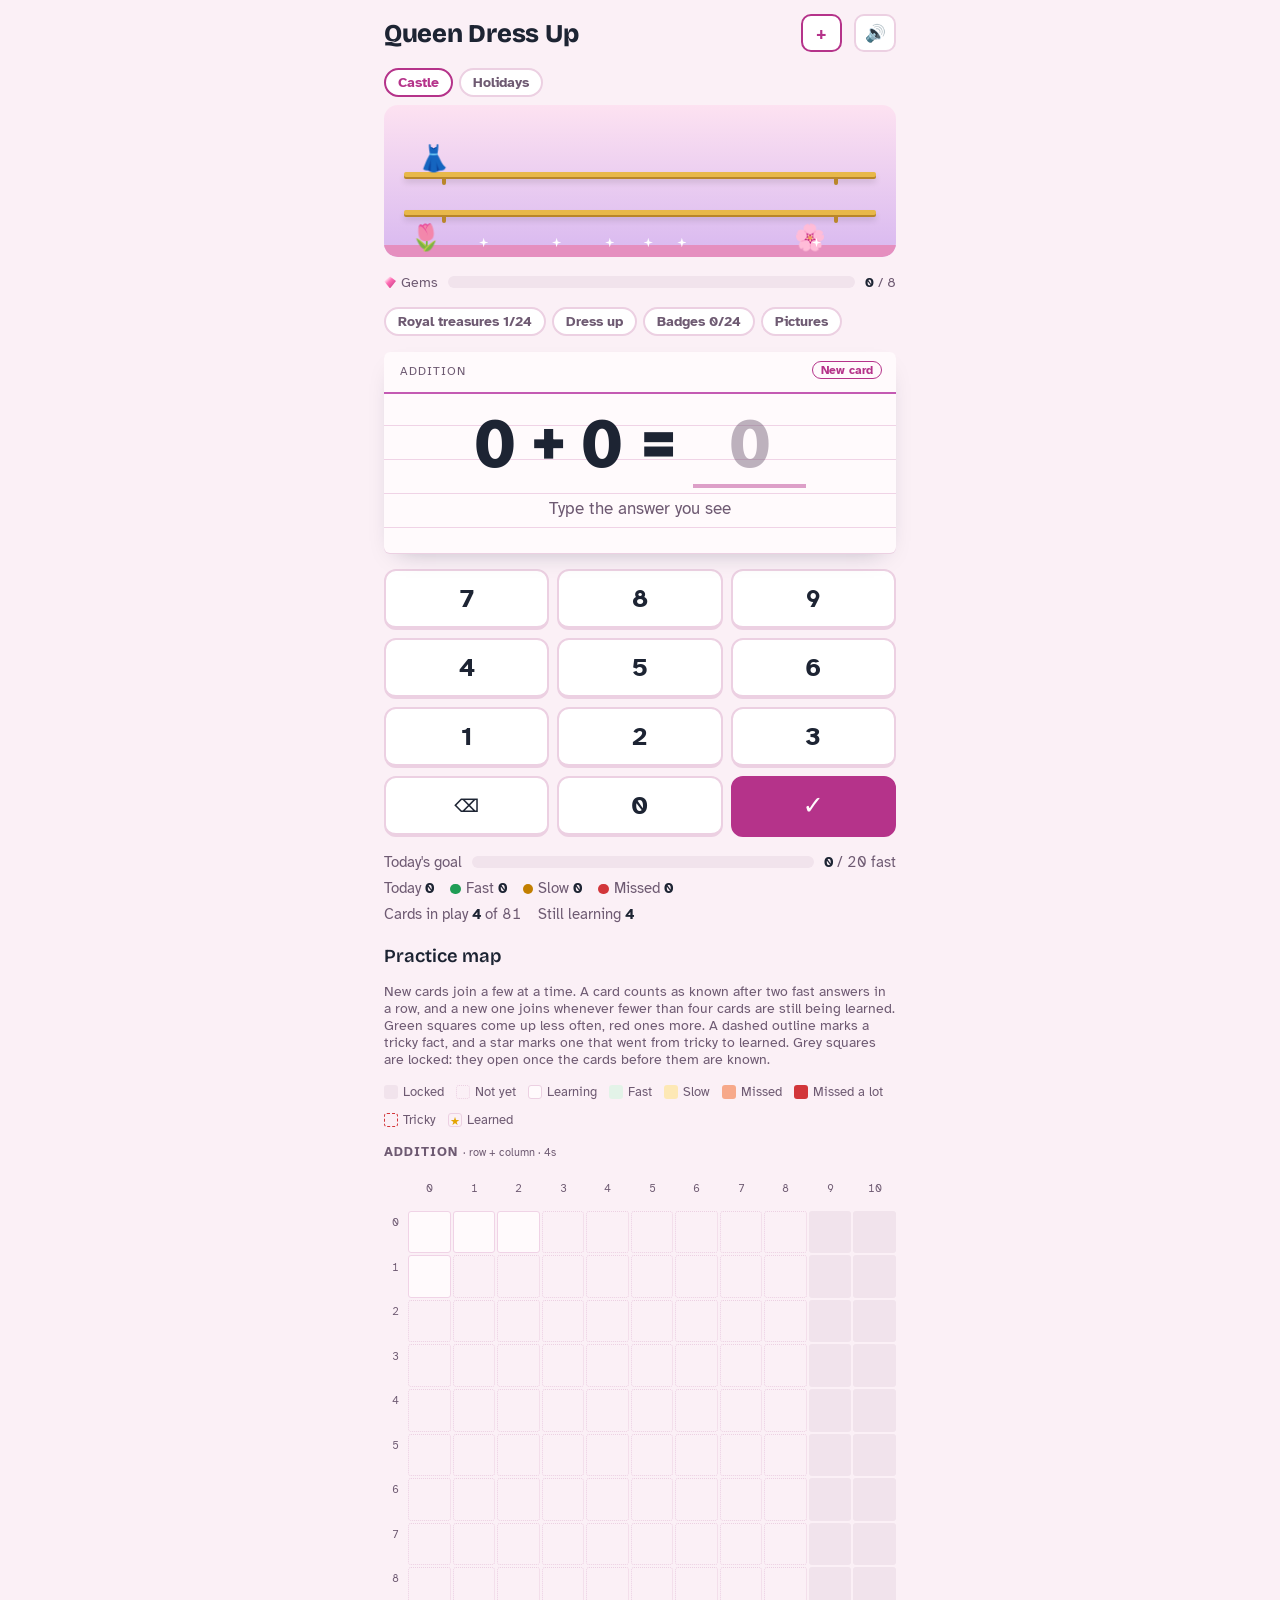
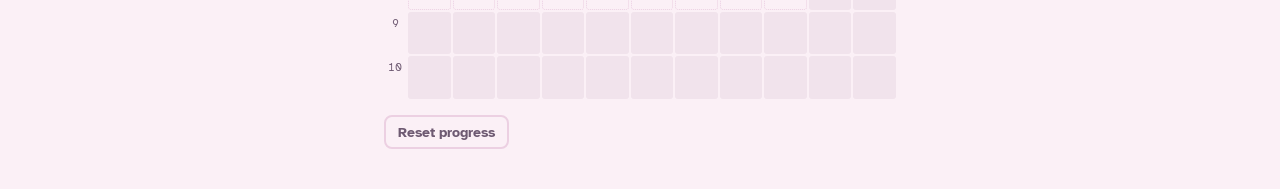
==== grade1/index.html @ 79e6d7fe "Add the lunar date table, 2026 through 2035 Diwali (Lakshmi Puja), Gurpurab, Holi (Rangwali Holi), M" ====
<!DOCTYPE html>
<html lang="en">
<head>
<meta charset="utf-8">
<title>Queen Dress Up</title>
<meta name="viewport" content="width=device-width,initial-scale=1,viewport-fit=cover">
<meta name="description" content="Flash-card practice for addition and multiplication facts, with a royal collection of dresses, tiaras and more to fill.">
<link rel="icon" href="favicon.svg">
<link rel="preconnect" href="https://fonts.googleapis.com">
<link rel="stylesheet" href="https://fonts.googleapis.com/css2?family=Atkinson+Hyperlegible:wght@400;700&family=Bricolage+Grotesque:opsz,wght@12..96,600;12..96,800&display=swap">
<style>:root{color-scheme:light;box-sizing:border-box;padding-top:env(safe-area-inset-top,0px);padding-bottom:env(safe-area-inset-bottom,0px)}html{scroll-padding-top:env(safe-area-inset-top,0px)}body{margin:0;padding:0;font:14px -apple-system,BlinkMacSystemFont,sans-serif;background:#fff;color:#000}img{max-width:100%}[hidden]:not([hidden=until-found i]){display:none!important}</style>
<style>
/* Layout: one column; collection tank and currency meter, star shelf, index card, keypad, today's numbers, practice map. */
:root {
  --bg: #eef1f6;
  --ink: #1d2433;
  --muted: #5b6478;
  --card: #fffdf8;
  --rule: #d9534f;
  --line: #c9d7ec;
  --accent: #2f5bd3;
  --key: #ffffff;
  --key-edge: #cfd6e4;
  --good: #1f9d55;
  --slow: #c27f00;
  --bad: #d2363a;
  --gold: #e3a400;
  --gold-soft: #fff3cc;
  --heat0: #e3f3e8;
  --heat1: #fde8b5;
  --heat2: #f7a98a;
  --heat3: #d2363a;
  --off: #e2e6ee;
  --water-top: #8fd3f0;
  --water-bot: #2f86c4;
  --sand: #f1d9a4;
  --pearl: #c9b8ff;
  --r0: #2f5bd3;
  --r1: #8a3ffc;
  --r2: #d48a00;
  --r3: #e0457b;
  --scrim: rgba(20, 26, 40, .45);
  --display: "Bricolage Grotesque", "Avenir Next", system-ui, sans-serif;
  --body: "Atkinson Hyperlegible", "Segoe UI", system-ui, sans-serif;
}
@media (prefers-color-scheme: dark) { :root:not([data-theme="light"]) {
  --bg: #141821; --ink: #e8ecf4; --muted: #9aa3b6; --card: #1f2533; --rule: #e0645f;
  --line: #2d3850; --accent: #7d9ef5; --key: #262d3d; --key-edge: #39425a;
  --good: #3ec27a; --slow: #f0b232; --bad: #f2615f; --gold: #ffc93c; --gold-soft: #3a3016;
  --heat0: #1f3a2c; --heat1: #4a3d17; --heat2: #6b3424; --heat3: #b3282c; --off: #222837;
  --water-top: #1d5f86; --water-bot: #0b2a46; --sand: #6b5a3a; --pearl: #a996ff;
  --r0: #7d9ef5; --r1: #b98bff; --r2: #ffc93c; --r3: #ff7aa8;
  --scrim: rgba(0, 0, 0, .55);
  color-scheme: dark; } }
:root[data-theme="dark"] {
  --bg: #141821; --ink: #e8ecf4; --muted: #9aa3b6; --card: #1f2533; --rule: #e0645f;
  --line: #2d3850; --accent: #7d9ef5; --key: #262d3d; --key-edge: #39425a;
  --good: #3ec27a; --slow: #f0b232; --bad: #f2615f; --gold: #ffc93c; --gold-soft: #3a3016;
  --heat0: #1f3a2c; --heat1: #4a3d17; --heat2: #6b3424; --heat3: #b3282c; --off: #222837;
  --water-top: #1d5f86; --water-bot: #0b2a46; --sand: #6b5a3a; --pearl: #a996ff;
  --r0: #7d9ef5; --r1: #b98bff; --r2: #ffc93c; --r3: #ff7aa8;
  --scrim: rgba(0, 0, 0, .55);
  color-scheme: dark; }

* { box-sizing: border-box; }
body { background: var(--bg); color: var(--ink); font-family: var(--body); font-size: 16px; }
.wrap { max-width: 34rem; margin: 0 auto; padding-inline: 16px; padding-block: 14px 40px; display: grid; gap: 16px; }

header { display: flex; align-items: center; justify-content: space-between; gap: 12px; flex-wrap: wrap; }
h1 { font-family: var(--display); font-weight: 800; font-size: 1.6rem; margin: 0; letter-spacing: -0.01em; }
.hdr-right { display: flex; gap: 6px; align-items: center; }
.op-toggle, .mute { font: 700 1.05rem var(--body); width: 2.6rem; height: 2.4rem; border-radius: 10px;
  border: 2px solid var(--key-edge); background: var(--key); color: var(--muted); cursor: pointer; }
.op-toggle[aria-pressed="true"] { border-color: var(--accent); color: var(--accent); }
.mute { margin-left: 6px; -webkit-touch-callout: none; user-select: none; -webkit-user-select: none; touch-action: manipulation; }
.flash-btn { width: 2rem; border-color: transparent; background: none; opacity: .55; padding: 0; display: grid; place-items: center; }
.flash-btn svg { width: 1.1rem; height: 1.1rem; fill: currentColor; }
.flash-btn[aria-pressed="true"] { opacity: 1; color: var(--gold); }
.flash-btn.new { animation: chipin .6s cubic-bezier(.3,1.6,.5,1); }
button:focus-visible, summary:focus-visible { outline: 3px solid var(--accent); outline-offset: 2px; }

/* aquarium */
.tank { position: relative; height: 108px; border-radius: 14px; overflow: hidden;
  background: linear-gradient(var(--water-top), var(--water-bot)); }
.tank::after { content: ""; position: absolute; left: 0; right: 0; bottom: 0; height: 14px; background: var(--sand); border-radius: 50% 50% 0 0 / 8px 8px 0 0; }
.weed { position: absolute; bottom: 4px; font-size: 1.6rem; z-index: 1; transform-origin: bottom center; animation: sway 4s ease-in-out infinite alternate; }
@keyframes sway { from { transform: rotate(-6deg); } to { transform: rotate(6deg); } }
.swim { position: absolute; z-index: 2; line-height: 1; animation: swim linear infinite; }
.swim.floor { top: auto !important; bottom: 5px; animation-name: crawl; }
/* belly-up: floats at the surface, drifting without turning */
.swim.belly { top: 2px !important; animation-name: drift; animation-timing-function: ease-in-out; }
.upside { display: inline-block; transform: scaleY(-1); }
@keyframes drift { 0%, 100% { left: 6%; } 50% { left: calc(90% - 2rem); } }
@keyframes swim {
  0% { left: 2%; transform: scaleX(-1); } 48% { left: calc(96% - 2rem); transform: scaleX(-1); }
  50% { left: calc(96% - 2rem); transform: scaleX(1); } 98% { left: 2%; transform: scaleX(1); } 100% { left: 2%; transform: scaleX(-1); }
}
@keyframes crawl {
  0% { left: 8%; transform: scaleX(1); } 48% { left: calc(90% - 2rem); transform: scaleX(1); }
  50% { left: calc(90% - 2rem); transform: scaleX(-1); } 98% { left: 8%; transform: scaleX(-1); } 100% { left: 8%; transform: scaleX(1); }
}
.bob { display: inline-block; cursor: pointer; animation: bob 2.4s ease-in-out infinite alternate; }
.bob.hop { animation: hop .6s ease-out; }
.bob.ghost { cursor: default; filter: brightness(0); opacity: .16; }
.papel { position: absolute; top: 0; left: 0; right: 0; z-index: 3; display: flex; justify-content: space-around; pointer-events: none;
  border-top: 2px solid rgba(90, 60, 70, .55); }
.papel svg { width: 8%; max-width: 24px; height: auto; display: block; }
.papel + .holiday-name { top: 26px; }
/* a holiday's currency icon is an emoji in place of the pearl */
.pearl-icon.emoji, .pearl-fly.emoji { width: auto; height: auto; background: none; box-shadow: none; clip-path: none; border-radius: 0; line-height: 1; }
.pearl-icon.emoji { font-size: 13px; }
.pearl-fly.emoji { font-size: 18px; }
.holiday-name { position: absolute; top: 4px; left: 8px; z-index: 7; font-size: .7rem; font-weight: 700; color: #fff; text-shadow: 0 1px 2px rgba(0,0,0,.6); pointer-events: none; }
/* tapping a holiday's name shows its About card again */
.holiday-name button { font: inherit; color: inherit; background: none; border: 0; padding: 2px 0; cursor: pointer; pointer-events: auto;
  text-decoration: underline dotted; text-underline-offset: 2px; }
/* holiday effects (a look's `night`, `fall` and `lights`): a dark room, things falling through it, lights that glow */
.tank.night::before { content: ""; position: absolute; inset: 0; z-index: 4; background: rgba(8, 10, 40, .5); pointer-events: none; }
.fall { position: absolute; top: -12px; z-index: 5; pointer-events: none; animation: fall linear infinite; }
.fall.dot { border-radius: 50%; }
.fall.petal { border-radius: 50% 0; }
.fall.leaf { border-radius: 0 70%; }
@keyframes fall {
  0% { transform: translate(0, 0) rotate(0); } 25% { transform: translate(9px, 45px) rotate(90deg); }
  50% { transform: translate(-2px, 90px) rotate(180deg); } 75% { transform: translate(-10px, 135px) rotate(270deg); }
  100% { transform: translate(0, 180px) rotate(360deg); }
}
.light { position: absolute; z-index: 6; line-height: 0; font-size: 15px; transform: translateX(-50%); pointer-events: none;
  filter: drop-shadow(0 0 2px #ffd36a) drop-shadow(0 0 5px rgba(255, 180, 60, .7)); animation: flicker 1.8s ease-in-out infinite alternate; }
.light.hang { transform: translate(-50%, 100%); }
.light .drawn { width: 1em; height: 1em; vertical-align: 0; }
.light.bulb { width: 6px; height: 8px; border-radius: 50% 50% 45% 45%; background: var(--c); filter: none; box-shadow: 0 0 4px 1px var(--c), 0 0 9px 2px var(--c); }
.wire { position: absolute; z-index: 6; height: 0; border-top: 1px solid rgba(40, 50, 40, .7); pointer-events: none; }
@keyframes flicker { from { opacity: .8; } to { opacity: 1; } }
@keyframes bob { from { transform: translateY(-3px); } to { transform: translateY(3px); } }
@keyframes hop { 0% { transform: translateY(0) scale(1); } 40% { transform: translateY(-18px) scale(1.25); } 100% { transform: translateY(0) scale(1); } }
/* display room (THEME.display = "shelves"): shelves on the back wall, walkers on the floor, fliers above */
.tank { container-type: inline-size; }
.shelf { position: absolute; z-index: 1; height: 5px; border-radius: 2px; background: var(--shelf, #e8b84a);
  box-shadow: 0 2px 0 var(--shelf-edge, #b9862a), 0 5px 6px rgba(0,0,0,.15); }
.shelf::before, .shelf::after { content: ""; position: absolute; top: 5px; width: 4px; height: 8px; background: var(--shelf-edge, #b9862a); border-radius: 0 0 3px 3px; }
.shelf::before { left: 8%; } .shelf::after { right: 8%; }
.spot { position: absolute; z-index: 2; line-height: 1; transform: translateX(-50%); }
.spot-fly { z-index: 3; }
.spot .bob { animation: none; transform-origin: 50% 100%; }
.spot .bob.hop { animation: hop .6s ease-out; }
.pace { display: inline-block; animation: pace ease-in-out infinite; }
@keyframes pace {
  0%, 8% { transform: translateX(-9px) scaleX(-1); } 42% { transform: translateX(9px) scaleX(-1); }
  50%, 58% { transform: translateX(9px) scaleX(1); } 92% { transform: translateX(-9px) scaleX(1); } 100% { transform: translateX(-9px) scaleX(-1); }
}
.hover { display: inline-block; animation: hover ease-in-out infinite; }
@keyframes hover { 0%, 100% { transform: translate(0, 0); } 25% { transform: translate(5px, -3px); } 50% { transform: translate(0, -5px); } 75% { transform: translate(-5px, -2px); } }
/* earthquakes: prizes knocked to the floor lie there at an angle until fast answers put them back */
.fallen { z-index: 3; }
.fallen > span { display: inline-block; transform: rotate(var(--rot)); transform-origin: 50% 70%; }
.fallen > span.drop { animation: drop .75s cubic-bezier(.5,0,.75,0) both; }
@keyframes drop {
  0% { transform: translateY(-80px) rotate(0); } 65% { transform: translateY(0) rotate(var(--rot)); }
  80% { transform: translateY(-7px) rotate(var(--rot)); } 100% { transform: translateY(0) rotate(var(--rot)); }
}
.wrap.quake { animation: quake 1.2s linear; }
@keyframes quake {
  0%, 100% { transform: none; } 8% { transform: translate(-7px, 2px) rotate(-.6deg); } 16% { transform: translate(6px, -3px) rotate(.5deg); }
  24% { transform: translate(-8px, -1px) rotate(-.4deg); } 32% { transform: translate(7px, 3px) rotate(.6deg); } 40% { transform: translate(-6px, 2px); }
  50% { transform: translate(5px, -2px) rotate(.3deg); } 60% { transform: translate(-4px, 1px); } 70% { transform: translate(3px, -1px); }
  80% { transform: translate(-2px, 1px); } 90% { transform: translate(1px, 0); }
}
.bubble { position: absolute; bottom: 10px; width: 6px; height: 6px; border-radius: 50%; border: 1.5px solid rgba(255,255,255,.7); z-index: 1; animation: rise linear infinite; }
@keyframes rise { from { transform: translateY(0); opacity: .9; } to { transform: translateY(-110px); opacity: 0; } }

.meter-row { display: grid; grid-template-columns: auto 1fr auto; gap: 10px; align-items: center; font-size: .9rem; color: var(--muted); font-variant-numeric: tabular-nums; }
.meter-row b { color: var(--ink); }
.meter { height: 12px; border-radius: 6px; background: var(--off); overflow: hidden; }
.meter > i { display: block; height: 100%; width: 0; border-radius: 6px; background: linear-gradient(90deg, var(--pearl), var(--accent)); transition: width .5s cubic-bezier(.3,1.4,.5,1); }
.meter.pulse > i { animation: meterpulse .5s; }
@keyframes meterpulse { 50% { filter: brightness(1.4); } }
.pearl-icon { display: inline-block; width: 12px; height: 12px; border-radius: 50%; vertical-align: -1px; margin-right: 5px;
  background: radial-gradient(circle at 35% 35%, #fff, var(--pearl) 60%, #8a7ad6); }
.pearl-fly { position: fixed; z-index: 21; width: 16px; height: 16px; border-radius: 50%; pointer-events: none;
  background: radial-gradient(circle at 35% 35%, #fff, var(--pearl) 60%, #8a7ad6); box-shadow: 0 0 10px var(--pearl);
  transition: transform .7s cubic-bezier(.5,-0.4,.5,1), opacity .7s; }

.dex-grid { display: grid; grid-template-columns: repeat(auto-fill, minmax(4.6rem, 1fr)); gap: 6px; margin-top: 8px; }
.dex-item { border: 2px solid var(--key-edge); border-radius: 10px; padding: 6px 4px; text-align: center; font-size: .7rem; color: var(--muted); background: var(--card); }
.dex-item .e { font-size: 1.6rem; display: block; line-height: 1.2; }
.dex-item.unknown .e { color: var(--muted); font-family: var(--display); font-weight: 800; }

/* star shelf */
.shelf { display: flex; flex-wrap: wrap; gap: 6px; align-items: center; }
.shelf-label { font-size: .75rem; letter-spacing: .08em; text-transform: uppercase; color: var(--muted); font-weight: 700; margin-right: 4px; }
.chip { display: inline-flex; align-items: center; gap: 4px; background: var(--gold-soft); color: var(--ink);
  border-radius: 999px; padding: 3px 10px 3px 6px; font-size: .85rem; font-variant-numeric: tabular-nums; }
.chip svg { width: 16px; height: 16px; fill: var(--gold); }
.chip.new { animation: chipin .6s cubic-bezier(.3,1.6,.5,1); }
@keyframes chipin { from { transform: scale(0); } to { transform: scale(1); } }

/* index card */
.card { position: relative; background: var(--card); border-radius: 6px; padding: 54px 20px 30px;
  box-shadow: 0 1px 0 var(--key-edge), 0 10px 24px -14px rgba(20,30,60,.35);
  background-image:
    linear-gradient(var(--rule), var(--rule)),
    repeating-linear-gradient(to bottom, transparent 0 33px, var(--line) 33px 34px);
  background-size: 100% 2px, 100% 100%;
  background-position: 0 40px, 0 40px;
  background-repeat: no-repeat, no-repeat;
  text-align: center; overflow: hidden; }
.card.golden { box-shadow: 0 0 0 3px var(--gold), 0 10px 30px -10px var(--gold); }
.card.golden::before { content: ""; position: absolute; inset: 0; pointer-events: none;
  background: linear-gradient(105deg, transparent 35%, rgba(255, 215, 90, .35) 50%, transparent 65%);
  background-size: 250% 100%; animation: shimmer 2.2s linear infinite; }
@keyframes shimmer { from { background-position: 120% 0; } to { background-position: -120% 0; } }
.card.shake { animation: shake .3s; }
.card.glow { animation: glow .9s; }
@keyframes shake { 25% { transform: translateX(-6px); } 75% { transform: translateX(6px); } }
@keyframes glow { 0% { box-shadow: 0 0 0 0 var(--gold); } 40% { box-shadow: 0 0 0 6px var(--gold); } 100% { box-shadow: 0 0 0 0 transparent; } }
.tag { position: absolute; top: 12px; left: 16px; font-size: .75rem; letter-spacing: .08em; text-transform: uppercase; color: var(--muted); }
.badge { position: absolute; top: 9px; right: 14px; font-size: .75rem; font-weight: 700; border-radius: 999px; padding: 1px 8px; }
.badge.tricky { color: var(--bad); border: 1.5px dashed var(--bad); }
.badge.fresh { color: var(--accent); border: 1.5px solid var(--accent); }
.badge.gold { color: var(--ink); background: var(--gold); }
.combo { position: absolute; right: 14px; bottom: 8px; font-family: var(--display); font-weight: 800; font-size: 1.1rem; color: var(--r3); font-variant-numeric: tabular-nums; }
.combo.bump { animation: bump .35s cubic-bezier(.3,1.8,.5,1); }
@keyframes bump { from { transform: scale(1.7); } to { transform: scale(1); } }
.problem { font-family: var(--display); font-weight: 800; font-size: clamp(2.8rem, 13vw, 4.4rem);
  line-height: 1.1; font-variant-numeric: tabular-nums; display: flex; justify-content: center; align-items: baseline; gap: .25em; flex-wrap: wrap;
  transition: opacity .2s; position: relative; }
.card.cheering .problem { opacity: .18; }
/* integral mode (hidden testing shortcut) */
.card.integral .problem { font-size: clamp(1.7rem, 8vw, 2.6rem); }
.int { display: inline-flex; align-items: center; gap: .05em; }
.int-sign { font-size: 1.7em; font-weight: 400; line-height: 1; }
.int-lim { display: inline-flex; flex-direction: column; justify-content: space-between; align-self: stretch; font-size: .5em; line-height: 1; padding-block: .1em; }
.answer { min-width: 1.6em; border-bottom: 4px solid var(--accent); color: var(--accent); }
.answer.empty { color: transparent; }
.answer.ghost { color: var(--muted); opacity: .45; }
.feedback { min-height: 1.6rem; margin-top: 10px; font-weight: 700; font-size: 1.05rem; position: relative; }
.feedback.good { color: var(--good); } .feedback.slow { color: var(--slow); } .feedback.bad { color: var(--bad); }
.feedback.hint { color: var(--muted); font-weight: 400; }
.cheer { position: absolute; inset: 0; display: grid; place-items: center; pointer-events: none;
  font-family: var(--display); font-weight: 800; font-size: clamp(2rem, 10vw, 3.2rem); letter-spacing: -0.01em;
  text-wrap: balance; padding-inline: 12px; }
.cheer.pop { animation: pop 1.2s cubic-bezier(.2,1.5,.4,1) forwards; }
.cheer.soft { font-size: clamp(1.6rem, 8vw, 2.4rem); }
@keyframes pop {
  0% { transform: scale(.2) rotate(-8deg); opacity: 0; } 25% { transform: scale(1.15) rotate(3deg); opacity: 1; }
  40% { transform: scale(1) rotate(0); } 80% { opacity: 1; } 100% { transform: translateY(-14px); opacity: 0; }
}

.pad { display: grid; grid-template-columns: repeat(3, 1fr); gap: 8px; }
.key { font: 700 1.6rem var(--body); padding-block: 12px; border-radius: 12px; border: 2px solid var(--key-edge);
  border-bottom-width: 4px; background: var(--key); color: var(--ink); cursor: pointer; touch-action: manipulation; }
.key:active { transform: translateY(2px); border-bottom-width: 2px; }
.key.go { background: var(--accent); border-color: var(--accent); color: var(--card); }
.key.small { font-size: 1.1rem; }

.stats { display: grid; gap: 8px; font-variant-numeric: tabular-nums; color: var(--muted); font-size: .95rem; }
.stats .row { display: flex; gap: 16px; flex-wrap: wrap; align-items: center; }
.stats b { color: var(--ink); }
.goal { display: grid; grid-template-columns: auto 1fr auto; gap: 10px; align-items: center; }
.goal .meter > i { background: linear-gradient(90deg, var(--good), var(--gold)); }
.dot { display: inline-block; width: .7em; height: .7em; border-radius: 50%; margin-right: 5px; vertical-align: -.05em; }

h2 { font-family: var(--display); font-weight: 600; font-size: 1.15rem; margin: 6px 0 0; }
.maps { display: grid; gap: 18px; }
.map h3 { margin: 0 0 6px; font-size: .8rem; letter-spacing: .08em; text-transform: uppercase; color: var(--muted); font-weight: 700; }
.map h3 small { text-transform: none; letter-spacing: 0; font-weight: 400; }
.grid { display: grid; gap: 2px; font-size: .7rem; font-variant-numeric: tabular-nums; }
.grid span { aspect-ratio: 1; display: grid; place-items: center; border-radius: 3px; max-width: 100%; }
.grid .hd { color: var(--muted); }
.grid .cell { border: 1px solid var(--line); color: var(--gold); font-size: .8rem; line-height: 1; }
.grid .cell.hard { border: 1.5px dashed var(--bad); }
.grid .cell.later { background: transparent; border: 1px dotted var(--key-edge); }
.legend { display: flex; gap: 12px; flex-wrap: wrap; font-size: .8rem; color: var(--muted); align-items: center; }
.legend span { display: inline-flex; align-items: center; gap: 5px; }
.legend i { width: 14px; height: 14px; border-radius: 3px; display: inline-block; font-style: normal; font-size: .7rem; line-height: 14px; text-align: center; }
.note { color: var(--muted); font-size: .85rem; margin: 0; max-width: 65ch; }

.foot { display: flex; gap: 10px; align-items: center; flex-wrap: wrap; }
.text-btn { font: 700 .9rem var(--body); background: none; border: 2px solid var(--key-edge); color: var(--muted);
  border-radius: 8px; padding: 6px 12px; cursor: pointer; }
.text-btn.danger { border-color: var(--bad); color: var(--bad); }

/* effects and big moments */
#fx { position: fixed; inset: 0; width: 100%; height: 100%; pointer-events: none; z-index: 20; }
.big { position: fixed; inset: 0; z-index: 15; display: grid; place-items: center; background: var(--scrim); padding-inline: 16px; cursor: pointer; }
.big-card { background: var(--card); border-radius: 18px; padding: 28px 24px; text-align: center; max-width: 22rem; width: 100%;
  box-shadow: 0 20px 50px -20px rgba(0,0,0,.5); animation: bigin .7s cubic-bezier(.2,1.6,.4,1); }
.big-icon { font-size: 5rem; line-height: 1.1; display: inline-block; }
.big-icon svg { width: 76px; height: 76px; fill: var(--gold); }
.big-icon.spin { animation: spin 1.4s ease-out; }
.big-icon.idle { animation: idle 1.2s ease-in-out infinite; }
.big-icon.wobble { animation: wobble .8s ease-in-out; }
.big-icon.reveal { animation: reveal .8s cubic-bezier(.2,1.8,.4,1); }
@keyframes idle { 50% { transform: scale(1.08) rotate(-4deg); } }
@keyframes wobble { 0%,100% { transform: rotate(0); } 15% { transform: rotate(-16deg) scale(1.1); } 30% { transform: rotate(14deg) scale(1.15); } 45% { transform: rotate(-12deg) scale(1.2); } 60% { transform: rotate(10deg) scale(1.25); } 80% { transform: scale(1.4); } }
@keyframes reveal { from { transform: scale(0) rotate(-30deg); } to { transform: scale(1) rotate(0); } }
.big-title { font-family: var(--display); font-weight: 800; font-size: 2rem; margin: 8px 0 4px; text-wrap: balance; line-height: 1.1; }
.big-fact { font-family: var(--display); font-weight: 600; font-size: 1.4rem; color: var(--accent); font-variant-numeric: tabular-nums; }
.big-sub { color: var(--muted); margin-top: 8px; font-size: .95rem; }
.big-sub.about { color: var(--ink); font-size: 1.15rem; line-height: 1.4; text-wrap: balance; }
.big-say { margin-top: 14px; font-size: 1.8rem; line-height: 1; padding: 8px 18px; border: 0; border-radius: 999px; background: var(--gold-soft); color: var(--ink); cursor: pointer; }
@keyframes bigin { from { transform: scale(.3); opacity: 0; } to { transform: scale(1); opacity: 1; } }
@keyframes spin { from { transform: rotate(-200deg) scale(.2); } to { transform: rotate(0) scale(1); } }
.flyer { position: fixed; z-index: 21; width: 40px; height: 40px; fill: var(--gold); pointer-events: none;
  transition: transform .9s cubic-bezier(.5,-0.3,.4,1); }

@media (prefers-reduced-motion: reduce) {
  .card.shake, .card.glow, .cheer.pop, .big-card, .big-icon, .chip.new, .flash-btn.new, .combo.bump, .wrap.quake, .fallen > span.drop, .swim, .bob, .pace, .hover, .weed, .bubble, .light, .card.golden::before { animation: none !important; }
  .cheer.pop { opacity: 1; }
  .flyer, .pearl-fly, .bubble, .fall { display: none; }
}

/* rooms, decorations and shiny friends */
.rooms { display: flex; gap: 6px; flex-wrap: wrap; margin-bottom: -8px; }
.pill { font: 700 .85rem var(--body); border: 2px solid var(--key-edge); background: var(--key); color: var(--muted);
  border-radius: 999px; padding: 4px 12px; cursor: pointer; }
.pill[aria-pressed="true"] { border-color: var(--accent); color: var(--accent); }
.pill:disabled { opacity: .45; cursor: default; }
.drawn { width: 1.3em; height: 1.3em; vertical-align: -0.25em; }
.big-icon svg.drawn, .big-icon svg.outfit { width: 104px; height: 104px; }
.tank.decorating { cursor: crosshair; outline: 3px dashed var(--accent); outline-offset: 2px; }
.deco { position: absolute; bottom: 3px; z-index: 1; font-size: 1.8rem; line-height: 1; transform: translateX(-50%); }
.decorating .deco { cursor: pointer; }
.shiny { filter: hue-rotate(160deg) saturate(1.4) drop-shadow(0 0 3px #ffd95e) drop-shadow(0 0 5px #fff3b0); }
button.dex-item:disabled { opacity: .55; cursor: default; }

/* drawers under the tank: collection, shop, decorate, dress up, badges, pictures, and a tapped friend */
.drawers { display: flex; gap: 6px; flex-wrap: wrap; }
.drawer { background: var(--card); border: 2px solid var(--line); border-radius: 12px; padding: 12px; display: grid; gap: 10px; }
.drawer h4 { margin: 0; font-size: .8rem; letter-spacing: .08em; text-transform: uppercase; color: var(--muted); }
.drawer .note b { color: var(--ink); }
.dex-item { position: relative; }
.dex-item.shiny-item { border-color: var(--gold) !important; background: var(--gold-soft); }
.dex-item .n { position: absolute; top: 2px; right: 5px; font-weight: 700; color: var(--ink); }
.dex-item.locked { opacity: .5; }
button.dex-item { font: inherit; font-size: .7rem; cursor: pointer; }
button.dex-item[aria-pressed="true"] { border-color: var(--accent) !important; box-shadow: 0 0 0 2px var(--accent); }
.dex-item .price { display: block; font-weight: 700; color: var(--ink); margin-top: 2px; }
.pet { display: grid; grid-template-columns: auto 1fr; gap: 6px 14px; align-items: center; }
.pet-e { font-size: 3rem; line-height: 1; grid-row: span 2; }
.pet-row { display: flex; gap: 8px; flex-wrap: wrap; align-items: center; }
.pet input { font: 1rem var(--body); padding: 5px 8px; border-radius: 8px; border: 2px solid var(--key-edge); background: var(--key); color: var(--ink); width: 9rem; }
.doll-wrap { display: grid; grid-template-columns: 10rem 1fr; gap: 12px; align-items: start; }
@media (max-width: 30rem) { .doll-wrap { grid-template-columns: 1fr; justify-items: center; } }
.doll { position: relative; width: 10rem; height: 13rem; border-radius: 12px; background: linear-gradient(var(--water-top), var(--water-bot)); overflow: hidden; }
.doll > span { position: absolute; left: 50%; transform: translateX(-50%); line-height: 1; }
.doll .d-back { top: 3.2rem; font-size: 5.6rem; z-index: 0; }
.doll .d-dress { top: 4.2rem; font-size: 5.2rem; z-index: 1; }
.doll .d-head { top: .9rem; width: 4.4rem; z-index: 2; }
.doll .d-head svg { width: 100%; height: auto; display: block; }
.doll .d-hat { top: .2rem; font-size: 2.1rem; z-index: 3; }
.doll .d-hand { top: 6.6rem; left: 80%; font-size: 2rem; z-index: 3; }
.doll .d-feet { bottom: .3rem; font-size: 1.7rem; z-index: 2; }
.slots { display: grid; gap: 8px; }
.slot-row { display: flex; gap: 4px; flex-wrap: wrap; align-items: center; }
.slot-row > span { font-size: .75rem; color: var(--muted); width: 2.8rem; }
.slot-btn { font-size: 1.4rem; line-height: 1; width: 2.6rem; height: 2.6rem; border-radius: 10px; border: 2px solid var(--key-edge); background: var(--key); color: var(--muted); cursor: pointer; padding: 0; }
.slot-btn[aria-pressed="true"] { border-color: var(--accent); box-shadow: 0 0 0 2px var(--accent); }
.badges { display: grid; grid-template-columns: repeat(auto-fill, minmax(6.5rem, 1fr)); gap: 6px; }
.bdg { border: 2px solid var(--gold); background: var(--gold-soft); border-radius: 10px; padding: 6px; text-align: center; font-size: .72rem; color: var(--muted); }
.bdg .e { display: block; font-size: 1.5rem; line-height: 1.3; color: var(--ink); font-family: var(--display); font-weight: 800; }
.bdg b { display: block; color: var(--ink); font-size: .8rem; }
.bdg.locked { border: 2px dashed var(--key-edge); background: none; }
.bdg.locked .e { filter: grayscale(1); opacity: .35; }
.mosaics { display: grid; grid-template-columns: repeat(auto-fill, minmax(8.5rem, 1fr)); gap: 12px; }
.mosaic { display: grid; gap: 1px; }
.mosaic i { aspect-ratio: 1; border-radius: 2px; background: var(--off); }
.mosaic i.none { background: none; }
.mosaic-cap { font-size: .75rem; color: var(--muted); margin-top: 4px; }

/* play modes */
.modes { display: flex; gap: 6px; flex-wrap: wrap; }
.modebar { position: relative; height: 2.6rem; border-radius: 12px; overflow: hidden; background: linear-gradient(90deg, var(--water-top), var(--water-bot)); }
.modebar .mover, .modebar .goal { position: absolute; top: 50%; font-size: 1.7rem; line-height: 1; transform: translate(0, -50%); transition: left .6s cubic-bezier(.3,1.4,.5,1); }
.modebar .goal { right: 6px; }
.modebar .clock { position: absolute; inset: 0; display: flex; align-items: center; justify-content: space-between; padding-inline: 12px;
  font: 800 1.2rem var(--display); color: #fff; text-shadow: 0 1px 2px rgba(0,0,0,.4); font-variant-numeric: tabular-nums; }
.modebar .left { position: absolute; left: 0; top: 0; bottom: 0; background: rgba(255, 255, 255, .28); }
.card.rainbow { box-shadow: 0 0 0 3px #ff5d8f, 0 0 0 6px #ffc93c, 0 0 0 9px #29c27f, 0 0 0 12px #4d7cfe, 0 12px 30px -10px #a66cff; }
.badge.rainbow { color: #fff; background: linear-gradient(90deg, #ff5d8f, #ffb02e, #29c27f, #4d7cfe, #a66cff); }
.grid .cell.locked { background: var(--off); border: 1px solid transparent; }
@media (prefers-reduced-motion: reduce) { .modebar .mover { transition: none; } }

/* ---------- theme ---------- */
/* Princess theme: pink and lavender palette, a castle room for the tank, gems instead of pearls. */
:root {
  --bg: #fbf0f6; --muted: #6e5a72; --card: #fffafc; --rule: #c45ab3; --line: #f0d3e6;
  --accent: #b5338a; --key-edge: #ecd0e2; --off: #f1e3ec; --gold-soft: #fff0d6;
  --water-top: #fde2f1; --water-bot: #d8b8f0; --sand: #e58fbf; --pearl: #ff6fb5;
}
@media (prefers-color-scheme: dark) { :root:not([data-theme="light"]) {
  --bg: #1b1420; --muted: #b9a5bd; --card: #271d2c; --rule: #e07acb; --line: #43304a;
  --accent: #f28ccf; --key: #2c2131; --key-edge: #4a3651; --off: #2a2030; --gold-soft: #3a3016;
  --water-top: #4a2c5e; --water-bot: #24153a; --sand: #7a3a64; --pearl: #ff8cc6; } }
:root[data-theme="dark"] {
  --bg: #1b1420; --muted: #b9a5bd; --card: #271d2c; --rule: #e07acb; --line: #43304a;
  --accent: #f28ccf; --key: #2c2131; --key-edge: #4a3651; --off: #2a2030; --gold-soft: #3a3016;
  --water-top: #4a2c5e; --water-bot: #24153a; --sand: #7a3a64; --pearl: #ff8cc6; }

/* the castle is a display room (THEME.display = "shelves"): taller, to fit two gold shelves above the floor */
.tank { height: 132px; }
/* the tank floor becomes a carpet, bubbles become drifting sparkles */
.tank::after { height: 12px; border-radius: 0; }
.bubble { border: 0; background: #fff; box-shadow: 0 0 6px 2px rgba(255, 255, 255, .8);
  clip-path: polygon(50% 0, 62% 38%, 100% 50%, 62% 62%, 50% 100%, 38% 62%, 0 50%, 38% 38%); width: 9px; height: 9px; }
/* gems: a faceted diamond shape */
.pearl-icon, .pearl-fly { border-radius: 0; clip-path: polygon(50% 0, 100% 38%, 50% 100%, 0 38%);
  background: linear-gradient(135deg, #fff 0 18%, var(--pearl) 45%, #c2307e); }
.pearl-fly { box-shadow: none; }
.tiara { width: 1.15em; height: 1.15em; vertical-align: -0.15em; }
.big-icon svg.tiara { width: 96px; height: 96px; }
/* drawn dress-up clothes: sized like an emoji, a little taller than the tiara */
.outfit { width: 1.3em; height: 1.3em; vertical-align: -0.25em; }
.big-icon svg.outfit { width: 112px; height: 112px; transform-origin: 50% 20%; animation: swish 1.6s ease-in-out .8s infinite alternate; }
@keyframes swish { from { transform: rotate(-5deg); } to { transform: rotate(5deg); } }
@media (prefers-reduced-motion: reduce) { .big-icon svg.outfit { animation: none; } }
</style>
</head>
<body>

<canvas id="fx" aria-hidden="true"></canvas>

<div class="wrap">
  <header>
    <h1>Queen Dress Up</h1>
    <div class="hdr-right">
      <div class="ops" id="ops" role="group" aria-label="Which facts to practice" style="display:flex;gap:6px"></div>
      <button class="mute flash-btn" id="flash" aria-pressed="false" aria-label="Flash mode" title="Flash mode: answers are checked as soon as you type them" hidden></button>
      <button class="mute" id="mute" aria-label="Sound on" title="Sound">🔊</button>
    </div>
  </header>

  <div class="rooms" id="rooms" role="group" aria-label="Rooms" hidden></div>
  <div class="tank" id="tank"></div>
  <div class="meter-row">
    <span><span class="pearl-icon"></span><span id="pearl-name"></span></span>
    <div class="meter" id="pearl-meter"><i id="pearl-fill"></i></div>
    <span id="pearl-count"><b>0</b> / 10</span>
  </div>
  <div class="drawers" id="drawers"></div>
  <div class="drawer" id="drawer" hidden></div>

  <div class="shelf" id="shelf" hidden></div>

  <div class="modes" id="modes" hidden></div>
  <div class="modebar" id="modebar" hidden></div>

  <section class="card" id="card" aria-live="polite">
    <span class="tag" id="tag">Addition</span>
    <span class="badge" id="badge" hidden></span>
    <div class="problem"><span id="q">7 + 5</span><span id="eq">=</span><span class="answer empty" id="ans">?</span><span id="q2" hidden></span></div>
    <div class="feedback" id="fb"></div>
    <span class="combo" id="combo"></span>
    <div class="cheer" id="cheer"></div>
  </section>

  <div class="pad" id="pad">
    <button class="key" id="k7">7</button><button class="key" id="k8">8</button><button class="key" id="k9">9</button>
    <button class="key" id="k4">4</button><button class="key" id="k5">5</button><button class="key" id="k6">6</button>
    <button class="key" id="k1">1</button><button class="key" id="k2">2</button><button class="key" id="k3">3</button>
    <button class="key small" id="kdel" aria-label="Erase">⌫</button><button class="key" id="k0">0</button><button class="key go" id="kgo" aria-label="Check">✓</button>
  </div>

  <div class="stats" id="stats"></div>

  <h2>Practice map</h2>
  <p class="note">New cards join a few at a time. A card counts as known after two fast answers in a row, and a new one joins whenever fewer than four cards are still being learned. Green squares come up less often, red ones more. A dashed outline marks a tricky fact, and a star marks one that went from tricky to learned. Grey squares are locked: they open once the cards before them are known.</p>
  <div class="legend">
    <span><i style="background:var(--off)"></i>Locked</span>
    <span><i style="border:1px dotted var(--key-edge)"></i>Not yet</span>
    <span><i style="background:var(--card);border:1px solid var(--key-edge)"></i>Learning</span>
    <span><i style="background:var(--heat0)"></i>Fast</span>
    <span><i style="background:var(--heat1)"></i>Slow</span>
    <span><i style="background:var(--heat2)"></i>Missed</span>
    <span><i style="background:var(--heat3)"></i>Missed a lot</span>
    <span><i style="border:1.5px dashed var(--bad)"></i>Tricky</span>
    <span><i style="color:var(--gold);border:1px solid var(--key-edge)">★</i>Learned</span>
  </div>
  <div class="maps" id="maps"></div>

  <div class="foot">
    <button class="text-btn" id="reset">Reset progress</button>
    <span id="confirm" hidden>
      <button class="text-btn danger" id="reset-yes">Erase all progress</button>
      <button class="text-btn" id="reset-no">Keep it</button>
    </span>
  </div>
</div>

<div class="big" id="big" hidden>
  <div class="big-card">
    <div class="big-icon" id="big-icon"></div>
    <div class="big-title" id="big-title"></div>
    <div class="big-fact" id="big-fact"></div>
    <div class="big-sub" id="big-sub"></div>
    <button class="big-say" id="big-say" hidden aria-label="Read it aloud">🔊</button>
  </div>
</div>

<script>
(() => {
  const GRACE_MS = 1000;
  const IDLE_MS = 30000;  // a correct answer slower than this means the card sat unattended, so it isn't counted as slow
  const W_MIN = 0.15, W_MAX = 12;
  const FAST_MULT = 0.6, SLOW_MULT = 1.3, WRONG_MULT = 2.2;
  const HARD_MIN_WRONG = 2, HARD_RATE = 0.4;
  const KNOWN_RUN = 2, LEARN_RUN = 3;
  const PROFICIENT_RUN = 4;  // a family's `proficient` cards are topped up to this many fast answers in a row (and the lowest weight)
  const LEARNING_SHARE = 0.75;
  const GOLDEN_CHANCE = 1 / 8, GOLDEN_PEARLS = 3;
  const INT_HOLD_MS = 2000, INT_BONUS = 50;  // hold 🔊 this long to reveal integrals; a bonus answer earns at least this many
  const RAINBOW_CHANCE = 1 / 60;  // a known card can be a rainbow card; answering it fast opens a gift right away
  const SHINY_AT = 3, DUP_PEARLS = 5;  // the third copy of a friend makes it shiny; copies after that pay back currency
  const PITY_GIFTS = 8;  // a gift after this many without a super rare or better is at least super rare
  const LEGEND_DAYS = 7;  // every this many days of goal streak brings a gift that is always legendary
  const BADGE_PEARLS = 5, RUN_STEPS = 10, RUN_REPEAT_PEARLS = 5, CLOCK_MS = 60000, CLOCK_BEST_PEARLS = 5;
  // While a holiday item is missing, at least this share of gifts brings one. The share rises as the window runs out,
  // planning on this many gifts a day, so ordinary play finishes the set before it closes.
  const SEASON_SHARE = 0.25, HOLIDAY_GIFTS_PER_DAY = 1;
  // Earthquake chance (percent) on a wrong answer: it starts here, grows by a step with every answer up to the max,
  // and drops to 0 after a quake. Purely for show: fallen prizes are still owned, and fast answers put them back.
  const QUAKE_START = 10, QUAKE_STEP = 1, QUAKE_MAX = 80;
  const STAR_PATH = '<path d="M12 1.8l3.1 6.3 7 1-5 4.9 1.2 6.9L12 17.6l-6.3 3.3 1.2-6.9-5-4.9 7-1z"/>';
  const STAR = `<svg viewBox="0 0 24 24" aria-hidden="true">${STAR_PATH}</svg>`;
  const BOLT = '<svg viewBox="0 0 24 24" aria-hidden="true"><path d="M13.5 1.5 4 13.6h6.6L9.2 22.5 20 9.6h-6.9z"/></svg>';
  const reduced = matchMedia("(prefers-reduced-motion: reduce)").matches;

  /* ---------- holiday art both themes use ----------
     Drawn inline because no emoji fits. They size with the surrounding font like an emoji. Flat fills only. */
  const art = body => `<svg class="drawn" viewBox="0 0 64 64" aria-hidden="true">${body}</svg>`;
  const petals = (cx, cy, r, n, size, fill) => Array.from({ length: n }, (_, i) => { const a = 2 * Math.PI * i / n;
    return `<circle cx="${(cx + r * Math.cos(a)).toFixed(1)}" cy="${(cy + r * Math.sin(a)).toFixed(1)}" r="${size}" fill="${fill}"/>`; }).join("");
  const marigold = (x, y, s) => `<circle cx="${x}" cy="${y}" r="${9 * s}" fill="#f07b00"/>${petals(x, y, 7.5 * s, 12, 3 * s, "#ff9a1a")}` +
    `${petals(x, y, 4.5 * s, 8, 2.6 * s, "#ffb52e")}<circle cx="${x}" cy="${y}" r="${2.6 * s}" fill="#e86a00"/>`;
  const ART = {
    candyCorn: art(`<path d="M32 6C37 6 53 47 51 53Q32 61 13 53C11 47 27 6 32 6Z" fill="#ffc93c"/><path d="M32 6C35.5 6 44 27 47.5 40Q32 45 16.5 40C20 27 28.5 6 32 6Z" fill="#ff8a1f"/>` +
      `<path d="M32 6C34 6 37.5 14 40 22Q32 25 24 22C26.5 14 30 6 32 6Z" fill="#fff8ec"/><path d="M32 6C37 6 53 47 51 53Q32 61 13 53C11 47 27 6 32 6Z" fill="none" stroke="#c96a00" stroke-width="1.6" stroke-linejoin="round"/>`),
    sugarSkull: art(`<path d="M32 6C18 6 10 16 10 28 10 37 15 42 19 44V51Q19 57 25 57H39Q45 57 45 51V44C49 42 54 37 54 28 54 16 46 6 32 6Z" fill="#fffaf2" stroke="#b8aaa0" stroke-width="1.5"/>` +
      `${petals(22, 31, 7.4, 9, 2, "#ff5fa2")}${petals(42, 31, 7.4, 9, 2, "#2ad1e0")}<circle cx="22" cy="31" r="6.2" fill="#2ad1e0"/><circle cx="42" cy="31" r="6.2" fill="#ff5fa2"/>` +
      `<circle cx="22" cy="31" r="4" fill="#2a1f33"/><circle cx="42" cy="31" r="4" fill="#2a1f33"/><circle cx="23.3" cy="29.6" r="1.2" fill="#fff"/><circle cx="43.3" cy="29.6" r="1.2" fill="#fff"/>` +
      `<path d="M32 44C28.5 40.5 29 37 32 39 35 37 35.5 40.5 32 44Z" fill="#a66cff"/><path d="M24 50.5H40M27 48v5M30.5 48v5M34 48v5M37.5 48v5" stroke="#8a7a72" stroke-width="1.2" stroke-linecap="round"/>` +
      `${petals(32, 16, 3.2, 5, 2.2, "#ff9a1a")}<circle cx="32" cy="16" r="1.8" fill="#ffd23f"/><path d="M16 21q3-3 6-1M48 21q-3-3-6-1" fill="none" stroke="#7fd18a" stroke-width="1.6" stroke-linecap="round"/>` +
      `<g fill="#ffd23f"><circle cx="14.5" cy="38" r="1.4"/><circle cx="49.5" cy="38" r="1.4"/></g>`),
    candyBucket: art(`<path d="M15 27Q32 2 49 27" fill="none" stroke="#3a2a35" stroke-width="2.2"/><g stroke="#3a2a35" stroke-width=".8"><circle cx="24" cy="25" r="4.5" fill="#ff5d8f"/><rect x="29" y="18" width="8" height="8" rx="2" fill="#4d7cfe" transform="rotate(20 33 22)"/><circle cx="40" cy="25" r="4" fill="#7fe05a"/></g>` +
      `<path d="M13 27Q13 52 21 56H43Q51 52 51 27Z" fill="#ff8a1f" stroke="#c45a00" stroke-width="1.5" stroke-linejoin="round"/><ellipse cx="32" cy="27" rx="19" ry="3.6" fill="#ffb05c" stroke="#c45a00" stroke-width="1.3"/>` +
      `<path d="M21 36l4-5 4 5ZM35 36l4-5 4 5ZM21 43Q32 52 43 43L40 44.5 37.5 42.5 35 45 32 43 29 45 26.5 42.5 24 44.5Z" fill="#5a2a00"/>`),
    paintedBox: art(`<rect x="10" y="26" width="44" height="30" rx="3" fill="#2ad1e0" stroke="#127a85" stroke-width="1.5"/>` +
      `<polyline points="10 33 14 29.5 18 33 22 29.5 26 33 30 29.5 34 33 38 29.5 42 33 46 29.5 50 33 54 29.5" fill="none" stroke="#ffd23f" stroke-width="2" stroke-linejoin="round"/>` +
      `${petals(22, 45, 3.4, 6, 2.2, "#ff5fa2")}<circle cx="22" cy="45" r="1.8" fill="#ffd23f"/>${petals(42, 45, 3.4, 6, 2.2, "#a66cff")}<circle cx="42" cy="45" r="1.8" fill="#ffd23f"/>` +
      `<rect x="7" y="18" width="50" height="10" rx="3" fill="#e83f8f" stroke="#a0205e" stroke-width="1.5"/><g fill="#fff"><circle cx="15" cy="23" r="1.4"/><circle cx="24" cy="23" r="1.4"/><circle cx="40" cy="23" r="1.4"/><circle cx="49" cy="23" r="1.4"/></g>` +
      marigold(32, 15, .62)),
    // Papel picado: a string of cut-paper flags, hung across the top of a room.
    papelPicado: `<div class="papel" aria-hidden="true">${["#ff5fa2", "#ff9a1a", "#ffd23f", "#2ad1e0", "#7fd18a", "#a66cff", "#ff5fa2", "#2ad1e0"].map(c =>
      `<svg viewBox="0 0 20 24"><path fill-rule="evenodd" fill="${c}" d="M0 0H20V20L17.5 23 15 20 12.5 23 10 20 7.5 23 5 20 2.5 23 0 20ZM10 5 13 9.5 10 14 7 9.5ZM3.6 5.4h2.6v2.6H3.6ZM13.8 5.4h2.6v2.6h-2.6ZM3.6 13.4h2.6v2.6H3.6ZM13.8 13.4h2.6v2.6h-2.6Z"/></svg>`).join("")}</div>`,
    marigolds: art(`<path d="M32 60 20 30M32 60 32 24M32 60 44 32" stroke="#3f8f3a" stroke-width="2.6" stroke-linecap="round"/><path d="M26 46q-9-2-11-9 8 0 11 9ZM38 48q9-3 10-10-8 1-10 10Z" fill="#5cb85c"/>` +
      marigold(20, 28, 1) + marigold(44, 31, 1) + marigold(32, 18, 1.15)),
    // Lights for a look's `lights`, and items in their own right.
    diya: art(`<path d="M32 8C39 18 41 27 32 36 23 27 25 18 32 8Z" fill="#ffb52e"/><path d="M32 18C35.2 24 35.6 29 32 33 28.4 29 28.8 24 32 18Z" fill="#fff3a0"/>` +
      `<path d="M6 36H58Q54 56 32 56 10 56 6 36Z" fill="#c8642a" stroke="#7a3510" stroke-width="2" stroke-linejoin="round"/><path d="M11 42H53" stroke="#ffd23f" stroke-width="2.8" stroke-dasharray="3 4"/>`),
    lantern: art(`<path d="M32 0V8" stroke="#7a3510" stroke-width="2"/><rect x="22" y="6" width="20" height="6" rx="2" fill="#e3a400"/><ellipse cx="32" cy="30" rx="20" ry="17" fill="#e8262c"/>` +
      `<ellipse cx="32" cy="30" rx="9" ry="11" fill="#ff7a4a"/><path d="M32 13Q20 30 32 47M32 13Q44 30 32 47" fill="none" stroke="#b5121a" stroke-width="2"/>` +
      `<rect x="22" y="45" width="20" height="6" rx="2" fill="#e3a400"/><path d="M32 51V63" stroke="#e3a400" stroke-width="3" stroke-linecap="round"/>`),
  };
  // A look's `fall`: what drifts down through the room.
  const FALLS = {
    snow: { shape: "dot", n: 16, size: [3, 6], colors: ["#ffffff", "#eef6ff"] },
    petals: { shape: "petal", n: 10, size: [5, 8], colors: ["#ff9a1a", "#ffb52e", "#f07b00"] },
    leaves: { shape: "leaf", n: 9, size: [7, 10], colors: ["#d9541e", "#e8901a", "#b5361b", "#c9a227"] },
    powder: { shape: "dot", n: 22, size: [2, 4], colors: ["#ff3fa4", "#ffd23f", "#2ad1e0", "#7fe05a", "#a66cff", "#ff7a1a"] },
  };
  // A look's `lights`: along the sand of an aquarium, or the shelf edges of a display room. `hang` ones hang from a line.
  const LIGHTS = {
    diyas: { e: ART.diya },
    lanterns: { e: ART.lantern, hang: true },
    string: { bulbs: ["#ff5d5d", "#ffd23f", "#5ad1ff", "#7fe05a", "#ff8ad8"], hang: true },
  };

  // Holiday looks, for a theme's `holidays` to use (see LOOK below): page colors (light and dark), the holiday room's
  // colors (top, bottom, floor), the gift (its icon, title and the colors that burst out as it opens), the currency's
  // name and icon, and extra cheers for fast answers. Effects, shown in every room: `fireworks` makes every fast-answer
  // celebration fireworks, `night` darkens the room, `fall` names a FALLS kind and `lights` a LIGHTS kind.
  const LOOKS = {
    halloween: {
      light: { bg: "#fff1e0", accent: "#7a3fa0", rule: "#e8701a", line: "#f3d2b0", pearl: "#ff8a1f" },
      dark: { bg: "#1c1420", accent: "#ff9a3c", rule: "#ff8a3d", line: "#3e2c45", pearl: "#ff9a3c" },
      room: ["#6a4a8a", "#24123a", "#e8701a"],
      gift: { icon: ART.candyBucket, title: "Trick or treat!", colors: ["#ff8a1f", "#7a3fa0", "#7fe05a", "#ffffff"] },
      currency: { name: "Candy pieces", icon: "🍬" },
      cheers: ["Boo-tiful!", "Fang-tastic!"],
    },
    muertos: {
      light: { bg: "#fff0f6", accent: "#c2177a", rule: "#ff9a1a", line: "#f5cde0", pearl: "#ff9a1a" },
      dark: { bg: "#1d1220", accent: "#ff6fb5", rule: "#ffb02e", line: "#45283f", pearl: "#ffb02e" },
      room: ["#ffe3f0", "#f2a6cf", "#ff9a1a"],
      gift: { icon: ART.paintedBox, title: "A painted box!", colors: ["#ff5fa2", "#2ad1e0", "#ffd23f", "#ff9a1a", "#a66cff"] },
      currency: { name: "Marigold petals", icon: "🌼" },
      cheers: ["¡Muy bien!", "¡Qué rápido!", "¡Excelente!"],
      fall: "petals",
    },
  };

  /* ---------- theme (THEME/theme.js) ---------- */
  // No tiara emoji exists, so the tiara is drawn inline. It sizes with the surrounding font like an emoji.
  const TIARA = `<svg class="tiara" viewBox="0 0 64 48" aria-hidden="true"><path d="M4 42 Q32 30 60 42 L60 46 Q32 34 4 46Z" fill="#e3a400"/><path d="M6 41 L12 22 L20 34 L32 6 L44 34 L52 22 L58 41 Q32 29 6 41Z" fill="#ffc93c" stroke="#e3a400" stroke-width="2" stroke-linejoin="round"/><circle cx="32" cy="22" r="5" fill="#ff5d8f"/><circle cx="16" cy="32" r="3" fill="#8fd3f0"/><circle cx="48" cy="32" r="3" fill="#8fd3f0"/><circle cx="32" cy="6" r="3" fill="#fff"/><circle cx="12" cy="22" r="2.5" fill="#fff"/><circle cx="52" cy="22" r="2.5" fill="#fff"/></svg>`;
  // Dress-up clothes have no emoji either, so they are drawn the same way. Flat fills only: a gradient's id
  // would repeat in every copy on the page.
  const BALL_GOWN = `<svg class="outfit" viewBox="0 0 64 64" aria-hidden="true"><path d="M24 30 C18 40 8 48 3 58 Q8 62 13 59 Q18 63 23 60 Q28 64 32 61 Q36 64 41 60 Q46 63 51 59 Q56 62 61 58 C56 48 46 40 40 30Z" fill="#ff7eb6" stroke="#c93d80" stroke-width="1.5" stroke-linejoin="round"/><path d="M29 31 C27 41 23 51 19 60 Q25 63 32 61 Q39 63 45 60 C41 51 37 41 35 31Z" fill="#ffd0e5"/><path d="M20 59 Q23 56 26 60 Q29 57 32 60 Q35 57 38 60 Q41 56 44 59" fill="none" stroke="#ffc93c" stroke-width="2" stroke-linecap="round"/><path d="M25 34 C20 44 14 50 10 56 M39 34 C44 44 50 50 54 56" fill="none" stroke="#c93d80" stroke-width="1.2" stroke-linecap="round" opacity=".6"/><ellipse cx="21.5" cy="23" rx="5" ry="3.6" fill="#ffb3d4" stroke="#c93d80" stroke-width="1.2"/><ellipse cx="42.5" cy="23" rx="5" ry="3.6" fill="#ffb3d4" stroke="#c93d80" stroke-width="1.2"/><path d="M24 18 Q28 15 32 19 Q36 15 40 18 L40 31 L24 31Z" fill="#e8458f" stroke="#b02a6c" stroke-width="1.2" stroke-linejoin="round"/><rect x="22.5" y="28" width="19" height="4" rx="2" fill="#ffc93c" stroke="#e3a400" stroke-width="1"/><circle cx="32" cy="30" r="2.6" fill="#8fd3f0" stroke="#fff" stroke-width="1"/><g fill="#fff"><circle cx="25" cy="46" r="1.3"/><circle cx="39" cy="44" r="1.3"/><circle cx="32" cy="52" r="1.3"/><circle cx="13" cy="55" r="1"/><circle cx="51" cy="55" r="1"/><circle cx="29" cy="38" r="1"/><circle cx="36" cy="37" r="1"/></g></svg>`;
  const TUTU = `<svg class="outfit" viewBox="0 0 64 64" aria-hidden="true"><path d="M27 8 L28 16 M37 8 L36 16" stroke="#7a5ae0" stroke-width="2" stroke-linecap="round"/><path d="M22 34 L8 46 Q12 50 16 47 Q19 52 24 48 Q28 53 32 49 Q36 53 40 48 Q45 52 48 47 Q52 50 56 46 L42 34Z" fill="#e3d8ff" stroke="#9b7bff" stroke-width="1.3" stroke-linejoin="round"/><path d="M23 32 L11 42 Q15 46 19 43 Q22 47 26 44 Q29 48 32 45 Q35 48 38 44 Q42 47 45 43 Q49 46 53 42 L41 32Z" fill="#b9a2ff" stroke="#7a5ae0" stroke-width="1.3" stroke-linejoin="round"/><path d="M26 14 Q32 19 38 14 L41 33 L23 33Z" fill="#9b7bff" stroke="#6a48d4" stroke-width="1.2" stroke-linejoin="round"/><path d="M32 30 L25 26 L25 35Z M32 30 L39 26 L39 35Z" fill="#ff5d8f" stroke="#d6336c" stroke-width="1" stroke-linejoin="round"/><circle cx="32" cy="30" r="2.2" fill="#ff8fb1" stroke="#d6336c" stroke-width="1"/><g fill="#fff"><circle cx="18" cy="44" r="1.1"/><circle cx="27" cy="41" r="1.1"/><circle cx="37" cy="41" r="1.1"/><circle cx="46" cy="44" r="1.1"/><circle cx="32" cy="22" r="1.1"/><circle cx="29" cy="18" r=".8"/><circle cx="35" cy="18" r=".8"/></g></svg>`;
  const STARLIGHT_GOWN = `<svg class="outfit" viewBox="0 0 64 64" aria-hidden="true"><path d="M25 28 C21 38 14 46 10 52 Q32 57 54 52 C50 46 43 38 39 28Z" fill="#9ad8ff" stroke="#3a8fd0" stroke-width="1.3" stroke-linejoin="round"/><path d="M12 50 C9 55 6 58 3 61 Q32 66 61 61 C58 58 55 55 52 50 Q32 56 12 50Z" fill="#6fc3ff" stroke="#3a8fd0" stroke-width="1.3" stroke-linejoin="round"/><path d="M19 42 Q32 47 45 42" fill="none" stroke="#e6f6ff" stroke-width="2" stroke-linecap="round"/><path d="M8 56 Q32 62 56 56" fill="none" stroke="#e6f6ff" stroke-width="2" stroke-linecap="round"/><path d="M23 18 Q27 15 32 19 Q37 15 41 18 L40 30 L24 30Z" fill="#cdeeff" stroke="#3a8fd0" stroke-width="1.2" stroke-linejoin="round"/><ellipse cx="21.5" cy="21" rx="4.5" ry="3.4" fill="#e6f6ff" fill-opacity=".9" stroke="#3a8fd0" stroke-width="1"/><ellipse cx="42.5" cy="21" rx="4.5" ry="3.4" fill="#e6f6ff" fill-opacity=".9" stroke="#3a8fd0" stroke-width="1"/><rect x="23" y="27.5" width="18" height="3.5" rx="1.75" fill="#e9eef5" stroke="#9fb3c8" stroke-width="1"/><g fill="#fff" stroke="#ffd84d" stroke-width=".6" stroke-linejoin="round"><path d="M32 33 l1.4 3 3.2.4-2.4 2.2.7 3.2-2.9-1.6-2.9 1.6.7-3.2-2.4-2.2 3.2-.4Z"/><path d="M20 50 l1 2.1 2.3.3-1.7 1.6.4 2.3-2-1.1-2 1.1.4-2.3-1.7-1.6 2.3-.3Z"/><path d="M44 50 l1 2.1 2.3.3-1.7 1.6.4 2.3-2-1.1-2 1.1.4-2.3-1.7-1.6 2.3-.3Z"/></g><g fill="#fff"><circle cx="26" cy="38" r="1"/><circle cx="38" cy="39" r="1"/><circle cx="32" cy="48" r="1.2"/><circle cx="12" cy="59" r="1"/><circle cx="52" cy="59" r="1"/><circle cx="32" cy="23" r="1.6" fill="#ffd84d"/><circle cx="18" cy="45" r="1"/><circle cx="46" cy="45" r="1"/><circle cx="24" cy="58" r="1"/><circle cx="40" cy="58" r="1"/></g></svg>`;
  const CAPE = `<svg class="outfit" viewBox="0 0 64 64" aria-hidden="true"><path d="M32 12 C22 13 17 24 12 58 Q22 62 32 59 Q42 62 52 58 C47 24 42 13 32 12Z" fill="#d12a4a" stroke="#8e1530" stroke-width="1.4" stroke-linejoin="round"/><path d="M32 16 C28 26 27 44 26 59 Q32 61 38 59 C37 44 36 26 32 16Z" fill="#ffc93c" stroke="#e3a400" stroke-width="1"/><path d="M13 56 Q22 61 32 58 Q42 61 51 56" fill="none" stroke="#fff" stroke-width="4" stroke-linecap="round"/><ellipse cx="32" cy="15" rx="13" ry="5.5" fill="#fff" stroke="#c9c2cc" stroke-width="1"/><g fill="#3a2a35"><circle cx="23" cy="15" r="1"/><circle cx="32" cy="18" r="1"/><circle cx="41" cy="15" r="1"/><circle cx="19" cy="58" r="1"/><circle cx="32" cy="59.5" r="1"/><circle cx="45" cy="58" r="1"/></g><circle cx="32" cy="20" r="3" fill="#8fd3f0" stroke="#e3a400" stroke-width="1.5"/></svg>`;
  const HENNIN = `<svg class="outfit" viewBox="0 0 64 64" aria-hidden="true"><path d="M30 5 C38 14 48 22 60 26 C56 34 52 44 54 58 C46 46 42 36 40 30" fill="#e6d4ff" fill-opacity=".85" stroke="#a98be8" stroke-width="1.2" stroke-linejoin="round"/><path d="M30 4 L16 52 Q30 58 44 52Z" fill="#ff7eb6" stroke="#c93d80" stroke-width="1.5" stroke-linejoin="round"/><path d="M26 18 L35 21 M23 29 L38 34 M20 40 L41 46" stroke="#ffc93c" stroke-width="1.6" stroke-linecap="round"/><path d="M15 50 Q30 58 45 50 L46 55 Q30 63 14 55Z" fill="#ffc93c" stroke="#e3a400" stroke-width="1.2" stroke-linejoin="round"/><circle cx="30" cy="57" r="2.4" fill="#8fd3f0" stroke="#fff" stroke-width="1"/><circle cx="21" cy="54.5" r="1.4" fill="#fff"/><circle cx="39" cy="54.5" r="1.4" fill="#fff"/><circle cx="30" cy="4" r="2.6" fill="#fff" stroke="#c93d80" stroke-width="1"/></svg>`;
  const WINGS = `<svg class="outfit" viewBox="0 0 64 64" aria-hidden="true"><g stroke-linejoin="round" stroke-width="1.4"><path d="M31 30 C24 12 10 4 5 12 C1 20 12 30 31 32Z" fill="#b8ecff" fill-opacity=".85" stroke="#4fb3dc"/><path d="M33 30 C40 12 54 4 59 12 C63 20 52 30 33 32Z" fill="#b8ecff" fill-opacity=".85" stroke="#4fb3dc"/><path d="M31 33 C20 34 10 42 13 52 C16 59 28 50 31 36Z" fill="#ffc6e5" fill-opacity=".9" stroke="#e070ad"/><path d="M33 33 C44 34 54 42 51 52 C48 59 36 50 33 36Z" fill="#ffc6e5" fill-opacity=".9" stroke="#e070ad"/></g><path d="M29 29 C22 20 14 14 9 13 M35 29 C42 20 50 14 55 13 M30 35 C24 40 19 45 17 50 M34 35 C40 40 45 45 47 50" fill="none" stroke="#fff" stroke-width="1.3" stroke-linecap="round" opacity=".9"/><ellipse cx="32" cy="32" rx="2.4" ry="5" fill="#b98bff" stroke="#7a5ae0" stroke-width="1"/><g fill="#fff"><circle cx="14" cy="20" r="1.3"/><circle cx="50" cy="20" r="1.3"/><circle cx="20" cy="46" r="1.1"/><circle cx="44" cy="46" r="1.1"/></g></svg>`;
  const drawn = body => `<svg class="outfit" viewBox="0 0 64 64" aria-hidden="true">${body}</svg>`;
  const recolor = (s, map) => Object.entries(map).reduce((t, [from, to]) => t.split(from).join(to), s);
  // Seasonal gowns are the ball gown in other colors.
  const SNOW_GOWN = recolor(BALL_GOWN, { "#ff7eb6": "#cfeeff", "#c93d80": "#5aa9d6", "#ffd0e5": "#f4fbff", "#ffb3d4": "#e2f4ff", "#e8458f": "#8fd0f5", "#b02a6c": "#3a8fc0" });
  const PUMPKIN_GOWN = recolor(BALL_GOWN, { "#ff7eb6": "#ff9a3c", "#c93d80": "#b8560a", "#ffd0e5": "#6b3fa0", "#ffb3d4": "#ffc27a", "#e8458f": "#7a4ab5", "#b02a6c": "#4a2a75" });
  const VALENTINE_GOWN = recolor(BALL_GOWN, { "#ff7eb6": "#ff4f6d", "#c93d80": "#b3123a", "#ffd0e5": "#ffd6de", "#ffb3d4": "#ff9aac", "#e8458f": "#d61f45", "#b02a6c": "#8a0d2c" });
  const BLOSSOM_GOWN = recolor(BALL_GOWN, { "#ff7eb6": "#b8e986", "#c93d80": "#5c9e2e", "#ffd0e5": "#fff7c2", "#ffb3d4": "#ffd6ec", "#e8458f": "#ff9ac8", "#b02a6c": "#c2408a" });
  // The wardrobe: a few new shapes, and the castle's gowns in other colors.
  const GOLDEN_GOWN = recolor(BALL_GOWN, { "#ffc93c": "#ffffff", "#e3a400": "#c99400", "#ff7eb6": "#ffd23f", "#c93d80": "#c99400", "#ffd0e5": "#fff2b3", "#ffb3d4": "#ffe27a", "#e8458f": "#f5b800", "#b02a6c": "#a87a00" });
  const LILAC_GOWN = recolor(BALL_GOWN, { "#ff7eb6": "#c9a8ff", "#c93d80": "#7a5ae0", "#ffd0e5": "#efe6ff", "#ffb3d4": "#dccbff", "#e8458f": "#a07cf0", "#b02a6c": "#5a3ab8" });
  const PINK_TUTU = recolor(TUTU, { "#e3d8ff": "#ffe0ee", "#9b7bff": "#ff7eb6", "#b9a2ff": "#ffb3d4", "#7a5ae0": "#c93d80", "#6a48d4": "#b02a6c", "#ff5d8f": "#8fd3f0", "#d6336c": "#3a8fd0", "#ff8fb1": "#cdeeff" });
  const TWILIGHT_GOWN = recolor(STARLIGHT_GOWN, { "#9ad8ff": "#c9b3ff", "#3a8fd0": "#5a3ab8", "#6fc3ff": "#9b7bff", "#e6f6ff": "#f3edff", "#cdeeff": "#e3d8ff" });
  const PARTY_DRESS = drawn(`<path d="M24 31 L11 51 Q32 58 53 51 L40 31Z" fill="#e84a5f" stroke="#a8263a" stroke-width="1.4" stroke-linejoin="round"/><path d="M12 51 Q32 58 52 51" fill="none" stroke="#fff" stroke-width="2.4" stroke-dasharray=".1 3.2" stroke-linecap="round"/><ellipse cx="21.5" cy="22" rx="4.6" ry="3.4" fill="#ff8a9a" stroke="#a8263a" stroke-width="1.1"/><ellipse cx="42.5" cy="22" rx="4.6" ry="3.4" fill="#ff8a9a" stroke="#a8263a" stroke-width="1.1"/><path d="M24 17 Q28 14 32 18 Q36 14 40 17 L40 31 L24 31Z" fill="#e84a5f" stroke="#a8263a" stroke-width="1.2" stroke-linejoin="round"/><g fill="#fff"><circle cx="28" cy="22" r="1.2"/><circle cx="36" cy="24" r="1.2"/><circle cx="23" cy="40" r="1.6"/><circle cx="31" cy="37" r="1.6"/><circle cx="40" cy="41" r="1.6"/><circle cx="18" cy="48" r="1.6"/><circle cx="27" cy="46" r="1.6"/><circle cx="36" cy="49" r="1.6"/><circle cx="46" cy="47" r="1.6"/></g><rect x="23" y="28.5" width="18" height="3.5" rx="1.75" fill="#fff" stroke="#e0c8cc" stroke-width=".8"/><path d="M32 30 L26 26.5 L26 33.5Z M32 30 L38 26.5 L38 33.5Z" fill="#fff" stroke="#a8263a" stroke-width=".9" stroke-linejoin="round"/><circle cx="32" cy="30" r="1.8" fill="#ffd84d" stroke="#a8263a" stroke-width=".8"/>`);
  const DAISY_DRESS = recolor(PARTY_DRESS, { "#e84a5f": "#7fd18a", "#a8263a": "#3f8f4a", "#ff8a9a": "#c4efc8", "#ffd84d": "#ff9ac8", "#fff": "#ffe066", "#e0c8cc": "#e3c440" });
  const PETAL_DRESS = drawn(`<g stroke-width="1.2" stroke-linejoin="round"><path d="M30 30 C22 36 12 44 8 54 C18 54 26 46 30 30Z" fill="#ffd0e5" stroke="#d0508f"/><path d="M34 30 C42 36 52 44 56 54 C46 54 38 46 34 30Z" fill="#ffd0e5" stroke="#d0508f"/><path d="M30 30 C24 40 18 50 19 61 C27 56 31 46 31 30Z" fill="#ff9ccb" stroke="#d0508f"/><path d="M34 30 C40 40 46 50 45 61 C37 56 33 46 33 30Z" fill="#ff9ccb" stroke="#d0508f"/><path d="M32 30 C27 42 28 53 32 63 C36 53 37 42 32 30Z" fill="#ffd0e5" stroke="#d0508f"/></g><path d="M27 9 L27 17 M37 9 L37 17" stroke="#3f8f4a" stroke-width="1.8" stroke-linecap="round"/><path d="M25 16 Q32 21 39 16 L40 31 L24 31Z" fill="#7fcf7a" stroke="#3f8f4a" stroke-width="1.2" stroke-linejoin="round"/><path d="M28 21 Q32 25 36 21 M27 26 Q32 30 37 26" fill="none" stroke="#3f8f4a" stroke-width=".9" opacity=".6"/><circle cx="32" cy="31" r="2.4" fill="#ffe066" stroke="#e3a400" stroke-width=".8"/><g fill="#fff"><circle cx="16" cy="48" r="1"/><circle cx="48" cy="48" r="1"/><circle cx="24" cy="54" r="1.1"/><circle cx="40" cy="54" r="1.1"/><circle cx="32" cy="44" r="1.1"/></g>`);
  const MERMAID_GOWN = drawn(`<path d="M27 46 C20 52 12 56 5 62 Q19 59 32 63 Q45 59 59 62 C52 56 44 52 37 46Z" fill="#7fe0d4" stroke="#1d7f78" stroke-width="1.3" stroke-linejoin="round"/><path d="M32 50 L32 61 M29 50 L20 60 M35 50 L44 60 M27 49 L11 59 M37 49 L53 59" stroke="#1d7f78" stroke-width="1" stroke-linecap="round" opacity=".5"/><path d="M24 17 Q28 14 32 18 Q36 14 40 17 L40 30 C41 38 39 43 37 48 L27 48 C25 43 23 38 24 30Z" fill="#3cc0b4" stroke="#1d7f78" stroke-width="1.3" stroke-linejoin="round"/><path d="M26 25 q1.5 2 3 0 q1.5 2 3 0 q1.5 2 3 0 q1.5 2 3 0 M26 34 q1.5 2 3 0 q1.5 2 3 0 q1.5 2 3 0 q1.5 2 3 0 M27 39 q1.5 2 3 0 q1.5 2 3 0 q1.5 2 3 0 q1.5 2 1.5 0 M28 44 q1.5 2 3 0 q1.5 2 3 0 q1.5 2 3 0" fill="none" stroke="#a6f0e6" stroke-width="1"/><path d="M24 17 Q28 14 32 18 Q36 14 40 17 L40 21 Q36 18 32 22 Q28 18 24 21Z" fill="#b48ef0" stroke="#6a48d4" stroke-width="1" stroke-linejoin="round"/><g fill="#fff" stroke="#c9b3ff" stroke-width=".5"><circle cx="25" cy="30" r="1.4"/><circle cx="28.5" cy="30.6" r="1.4"/><circle cx="32" cy="31" r="1.6"/><circle cx="35.5" cy="30.6" r="1.4"/><circle cx="39" cy="30" r="1.4"/></g><g fill="#fff"><circle cx="18" cy="58" r="1"/><circle cx="46" cy="58" r="1"/><circle cx="32" cy="56" r="1.1"/></g>`);
  const RAINBOW_GOWN = drawn(`<path d="M24 30 L5 58 Q32 66 59 58 L40 30Z" fill="#b48ef0"/><path d="M24 30 L8.4 53 Q32 59 55.6 53 L40 30Z" fill="#6fb6ff"/><path d="M24 30 L12 48 Q32 53 52 48 L40 30Z" fill="#7fd88a"/><path d="M24 30 L16 42 Q32 47 48 42 L40 30Z" fill="#ffe066"/><path d="M24 30 L20 36 Q32 41 44 36 L40 30Z" fill="#ffab5c"/><path d="M24 30 L5 58 Q32 66 59 58 L40 30Z" fill="none" stroke="#7a5ae0" stroke-width="1.3" stroke-linejoin="round"/><g fill="#fff" stroke="#d8e6f5" stroke-width=".8"><circle cx="8" cy="58" r="3"/><circle cx="15" cy="60.5" r="3.4"/><circle cx="23" cy="62" r="3.4"/><circle cx="32" cy="62.5" r="3.6"/><circle cx="41" cy="62" r="3.4"/><circle cx="49" cy="60.5" r="3.4"/><circle cx="56" cy="58" r="3"/></g><ellipse cx="21.5" cy="22" rx="4.8" ry="3.5" fill="#fff" stroke="#7a5ae0" stroke-width="1.1"/><ellipse cx="42.5" cy="22" rx="4.8" ry="3.5" fill="#fff" stroke="#7a5ae0" stroke-width="1.1"/><path d="M24 17 Q28 14 32 18 Q36 14 40 17 L40 31 L24 31Z" fill="#ff6b6b" stroke="#c93d3d" stroke-width="1.2" stroke-linejoin="round"/><rect x="22.5" y="28" width="19" height="4" rx="2" fill="#fff" stroke="#7a5ae0" stroke-width="1"/><g fill="#fff" stroke="#ffd84d" stroke-width=".6" stroke-linejoin="round"><path d="M32 21 l1.2 2.5 2.7.4-2 1.9.5 2.7-2.4-1.3-2.4 1.3.5-2.7-2-1.9 2.7-.4Z"/><path d="M22 47 l1 2.1 2.3.3-1.7 1.6.4 2.3-2-1.1-2 1.1.4-2.3-1.7-1.6 2.3-.3Z"/><path d="M42 47 l1 2.1 2.3.3-1.7 1.6.4 2.3-2-1.1-2 1.1.4-2.3-1.7-1.6 2.3-.3Z"/></g>`);
  // Holiday clothes. Shared holiday art (the candy bucket, sugar skull, marigolds) is ART in src/index.html.
  const WITCH_DRESS = recolor(PARTY_DRESS, { "#e84a5f": "#4a2d6b", "#a8263a": "#24123a", "#ff8a9a": "#7a4ab5", "#fff": "#ff9a3c", "#ffd84d": "#7fe05a", "#e0c8cc": "#c45a00" });
  const WITCH_HAT = drawn(`<ellipse cx="32" cy="49" rx="28" ry="7" fill="#2e1d40" stroke="#1a0f26" stroke-width="1.2"/><path d="M16 48Q24 31 27 17Q30 5 41 3Q35 10 36 20L46 48Z" fill="#4a2d6b" stroke="#24123a" stroke-width="1.3" stroke-linejoin="round"/>` +
    `<path d="M18.2 42Q32 38.5 44 42L45.6 46.6Q32 42.5 16.6 46.6Z" fill="#ff9a3c"/><rect x="28" y="40.2" width="6.5" height="5.6" rx="1" fill="none" stroke="#ffd23f" stroke-width="1.4"/>` +
    `<path d="M33 26l1 2 2.2.3-1.6 1.5.4 2.2-2-1-2 1 .4-2.2-1.6-1.5 2.2-.3Z" fill="#ffd23f"/>`);
  const BAT_CAPE = drawn(`<path d="M32 12C22 13 14 26 5 50Q11 45 16 52 20 45 25 54 29 47 32 56 35 47 39 54 44 45 48 52 53 45 59 50C50 26 42 13 32 12Z" fill="#2e1d40" stroke="#14091f" stroke-width="1.3" stroke-linejoin="round"/>` +
    `<path d="M32 17C27 26 25 40 24 51Q28 47 32 53 36 47 40 51C39 40 37 26 32 17Z" fill="#7a3fa0"/><path d="M8 47Q20 31 26 18M56 47Q44 31 38 18" fill="none" stroke="#5a3a78" stroke-width="1.1"/>` +
    `<path d="M32 14 20 16 13 5 25 10ZM32 14 44 16 51 5 39 10Z" fill="#c4122f" stroke="#7a0a1c" stroke-width="1" stroke-linejoin="round"/><circle cx="32" cy="16" r="3" fill="#ff9a3c" stroke="#c45a00" stroke-width="1"/>`);
  const MARIGOLD_CROWN = drawn(`<path d="M6 40Q32 24 58 40" fill="none" stroke="#3f8f3a" stroke-width="3" stroke-linecap="round"/><path d="M13 34q-1-7 5-9 0 7-5 9ZM51 34q1-7-5-9 0 7 5 9ZM25 28q1-6 6-7-1 6-6 7Z" fill="#5cb85c"/>` +
    marigold(9, 40, .62) + marigold(19, 33, .7) + marigold(32, 30, .8) + marigold(45, 33, .7) + marigold(55, 40, .62));
  const PAPEL_DRESS = recolor(RAINBOW_GOWN, { "#b48ef0": "#e83f8f", "#6fb6ff": "#ff9a1a", "#7fd88a": "#2ad1e0", "#ffe066": "#a66cff", "#ffab5c": "#7fd18a", "#ff6b6b": "#e83f8f", "#c93d3d": "#a0205e", "#7a5ae0": "#a0205e" });
  const CARRIAGE = drawn(`<path d="M32 18Q30 10 35 7" fill="none" stroke="#3f8f3a" stroke-width="3" stroke-linecap="round"/><path d="M35 9q7-3 9 3-6 2-9-3Z" fill="#5cb85c"/><ellipse cx="32" cy="34" rx="23" ry="17" fill="#ff9a3c" stroke="#d96b10" stroke-width="2"/><path d="M32 17v34M20 20q-6 14 0 28M44 20q6 14 0 28" fill="none" stroke="#d96b10" stroke-width="1.5"/><rect x="25" y="25" width="14" height="13" rx="6" fill="#bfe8ff" stroke="#e3a400" stroke-width="2.5"/><g fill="none" stroke="#e3a400" stroke-width="3"><circle cx="17" cy="52" r="8"/><circle cx="47" cy="52" r="8"/></g><path d="M17 44v16M9 52h16M47 44v16M39 52h16" stroke="#e3a400" stroke-width="1.5"/>`);
  const THRONE = drawn(`<path d="M18 7 24 13 32 4 40 13 46 7V36H18Z" fill="#c93d80" stroke="#e3a400" stroke-width="2.5" stroke-linejoin="round"/><circle cx="32" cy="21" r="4" fill="#8fd3f0" stroke="#fff" stroke-width="1.5"/><path d="M16 45 14 60M48 45 50 60" stroke="#e3a400" stroke-width="4" stroke-linecap="round"/><rect x="11" y="34" width="42" height="11" rx="4" fill="#ff7eb6" stroke="#e3a400" stroke-width="2"/><rect x="9" y="26" width="7" height="21" rx="2.5" fill="#ffc93c" stroke="#e3a400" stroke-width="1.5"/><rect x="48" y="26" width="7" height="21" rx="2.5" fill="#ffc93c" stroke="#e3a400" stroke-width="1.5"/>`);
  const PEGASUS = drawn(`<path d="M15 34Q4 36 6 49" fill="none" stroke="#c9b3ff" stroke-width="5" stroke-linecap="round"/><path d="M20 40v16M26 42v15M38 42v15M44 40v16" stroke="#e8e2f5" stroke-width="4" stroke-linecap="round"/><path d="M18 57h4M24 58h4M36 58h4M42 57h4" stroke="#ffc93c" stroke-width="2.5" stroke-linecap="round"/><ellipse cx="31" cy="37" rx="16" ry="9" fill="#fff" stroke="#b9a8de" stroke-width="1.5"/><path d="M40 33 47 14 56 13 60 19 50 22 47 37Z" fill="#fff" stroke="#b9a8de" stroke-width="1.5" stroke-linejoin="round"/><path d="M47 14Q42 21 41 31" fill="none" stroke="#c9b3ff" stroke-width="4" stroke-linecap="round"/><circle cx="53" cy="16" r="1.6" fill="#2a2a2a"/><path d="M31 33Q19 14 7 8 13 17 11 20 19 22 17 26 25 28 31 33Z" fill="#f4efff" stroke="#b9a8de" stroke-width="1.5" stroke-linejoin="round"/>`);
  // The dress-up doll's head. Clothes are layered around it.
  const DOLL = `<svg viewBox="0 0 64 64" aria-hidden="true"><path d="M14 30Q12 6 32 6 52 6 50 30 52 46 46 52H18Q12 46 14 30Z" fill="#7a4a2a"/><rect x="28" y="40" width="8" height="16" fill="#f1c39c"/><ellipse cx="32" cy="30" rx="13" ry="15" fill="#f8d4b4"/><path d="M19 27Q21 12 32 12 43 12 45 27 40 18 32 18 24 18 19 27Z" fill="#7a4a2a"/><circle cx="27" cy="30" r="2" fill="#3a2a2a"/><circle cx="37" cy="30" r="2" fill="#3a2a2a"/><circle cx="23.5" cy="35" r="2.6" fill="#ff8fb1" opacity=".5"/><circle cx="40.5" cy="35" r="2.6" fill="#ff8fb1" opacity=".5"/><path d="M28 37Q32 40.5 36 37" fill="none" stroke="#c0505a" stroke-width="1.6" stroke-linecap="round"/></svg>`;
  const THEME = {
    home: "Your castle",
    display: "shelves",  // treasures sit on shelves rather than swimming about
    currency: "Gems",
    collection: "Royal treasures",
    gift: { icon: "🎁", title: "A royal gift!", fresh: "Something new for your castle!", again: "Another one for your castle!" },
    fastWords: ["Royally done!", "Sparkle power!", "Magical!", "Crown-worthy!", "Dazzling!", "Fit for a queen!"],
    starter: "gown",
    // Each room is its own collection; filling one opens the next. The first room's items keep their original keys.
    // r is the rarity tier (0 common to 3 legendary). Keys must be unique across rooms.
    // Where things go in the room: on a shelf by default, `floor` stands on the floor, `walk` strolls about on it, `fly` hovers.
    // `colors` paints the room (top, bottom, floor); the first room uses the page palette.
    rooms: [
      { name: "Castle", decor: `<span class="weed" style="left:5%">🌷</span><span class="weed" style="left:80%;animation-delay:-2s">🌸</span>`,
        creatures: {
          gown: { e: "👗", name: "Sundress", r: 0 }, kimono: { e: "👘", name: "Silk robe", r: 0 },
          ribbon: { e: "🎀", name: "Ribbon", r: 0 }, rose: { e: "🌹", name: "Rose", r: 0 },
          purse: { e: "👛", name: "Purse", r: 0 }, cupcake: { e: "🧁", name: "Royal cupcake", r: 0 },
          tutu: { e: TUTU, name: "Tutu dress", r: 0 },
          slipper: { e: "👠", name: "Glass slipper", r: 0, floor: 1 },
          tiara: { e: TIARA, name: "Tiara", r: 1 }, ring: { e: "💍", name: "Ring", r: 1 },
          swan: { e: "🦢", name: "Swan", r: 1, walk: 1 }, butterfly: { e: "🦋", name: "Butterfly", r: 1, fly: 1 },
          frog: { e: "🐸", name: "Frog prince", r: 1, walk: 1 },
          cape: { e: CAPE, name: "Royal cape", r: 1 }, hennin: { e: HENNIN, name: "Princess hat", r: 1 },
          wings: { e: WINGS, name: "Fairy wings", r: 1 },
          crown: { e: "👑", name: "Crown", r: 2 }, jewel: { e: "💎", name: "Royal jewel", r: 2 },
          fairy: { e: "🧚", name: "Fairy godmother", r: 2, fly: 1 }, dragon: { e: "🐉", name: "Friendly dragon", r: 2, fly: 1 },
          unicorn: { e: "🦄", name: "Unicorn", r: 2, walk: 1 },
          ballgown: { e: BALL_GOWN, name: "Ball gown", r: 2 },
          princess: { e: "👸", name: "Princess", r: 3, walk: 1 },
          starlight: { e: STARLIGHT_GOWN, name: "Starlight gown", r: 3 },
        } },
      { name: "Garden", colors: ["#d9f5c8", "#8fd18a", "#7cb85a"],
        decor: `<span class="weed" style="left:4%">🌷</span><span class="weed" style="left:86%;animation-delay:-1s">🌼</span>`,
        creatures: {
          bunny: { e: "🐇", name: "Bunny", r: 0, walk: 1 }, hedgehog: { e: "🦔", name: "Hedgehog", r: 0, walk: 1 },
          bee: { e: "🐝", name: "Bumblebee", r: 0, fly: 1 }, sunflower: { e: "🌻", name: "Sunflower", r: 0, floor: 1 },
          ladybug: { e: "🐞", name: "Ladybug", r: 0, fly: 1 }, strawberry: { e: "🍓", name: "Strawberry", r: 0 },
          peacock: { e: "🦚", name: "Peacock", r: 1, walk: 1 }, dove: { e: "🕊️", name: "Dove", r: 1, fly: 1 },
          teapot: { e: "🫖", name: "Garden tea set", r: 1, floor: 1 },
          flamingo: { e: "🦩", name: "Flamingo", r: 2, walk: 1 }, rainbow: { e: "🌈", name: "Rainbow", r: 2, fly: 1 },
          wand: { e: "🪄", name: "Magic wand", r: 3 },
        } },
      { name: "Stables", colors: ["#ffe9c2", "#e8b878", "#b8864a"],
        decor: `<span class="weed" style="left:6%">🌾</span><span class="weed" style="left:82%;animation-delay:-2s">🌾</span>`,
        creatures: {
          kitten: { e: "🐈", name: "Kitten", r: 0, walk: 1 }, puppy: { e: "🐕", name: "Puppy", r: 0, walk: 1 },
          lamb: { e: "🐑", name: "Lamb", r: 0, walk: 1 }, rooster: { e: "🐓", name: "Rooster", r: 0, walk: 1 },
          carrot: { e: "🥕", name: "Carrot", r: 0 },
          pony: { e: "🐴", name: "Pony", r: 1, walk: 1 }, deer: { e: "🦌", name: "Deer", r: 1, walk: 1 }, duck: { e: "🦆", name: "Duck", r: 1, walk: 1 },
          horse: { e: "🐎", name: "Royal horse", r: 2, walk: 1 }, carriage: { e: CARRIAGE, name: "Pumpkin carriage", r: 2, floor: 1 },
          pegasus: { e: PEGASUS, name: "Pegasus", r: 3, fly: 1 },
        } },
      { name: "Dragon tower", colors: ["#5a4a8a", "#241a40", "#4a3a5a"],
        decor: `<span class="weed" style="left:8%">🕯️</span><span class="weed" style="left:84%;animation-delay:-1s">🕯️</span>`,
        creatures: {
          egg: { e: "🥚", name: "Dragon egg", r: 0, floor: 1 }, scroll: { e: "📜", name: "Magic scroll", r: 0 },
          key: { e: "🗝️", name: "Golden key", r: 0 }, crystal: { e: "🔮", name: "Crystal ball", r: 1, floor: 1 },
          owl: { e: "🦉", name: "Owl", r: 1 }, mirror: { e: "🪞", name: "Magic mirror", r: 1, floor: 1 },
          throne: { e: THRONE, name: "Throne", r: 2, floor: 1 }, babydragon: { e: "🐲", name: "Baby dragon", r: 2, fly: 1 },
          elf: { e: "🧝‍♀️", name: "Elf", r: 2, walk: 1 },
          queen: { e: "🫅", name: "The queen", r: 3, walk: 1 },
        } },
      { name: "Royal wardrobe", colors: ["#fff3e6", "#f5c6d6", "#c98aa8"],
        decor: `<span class="weed" style="left:5%">🧵</span><span class="weed" style="left:84%;animation-delay:-2s">🎀</span>`,
        creatures: {
          partydress: { e: PARTY_DRESS, name: "Party dress", r: 0 }, daisydress: { e: DAISY_DRESS, name: "Daisy dress", r: 0 },
          pinktutu: { e: PINK_TUTU, name: "Pink tutu", r: 0 },
          petaldress: { e: PETAL_DRESS, name: "Flower fairy dress", r: 1 }, goldgown: { e: GOLDEN_GOWN, name: "Golden gown", r: 1 },
          lilacgown: { e: LILAC_GOWN, name: "Lilac gown", r: 1 },
          mermaidgown: { e: MERMAID_GOWN, name: "Mermaid gown", r: 2 }, twilightgown: { e: TWILIGHT_GOWN, name: "Twilight gown", r: 2 },
          rainbowgown: { e: RAINBOW_GOWN, name: "Rainbow gown", r: 3 },
        } },
    ],
    // Holiday items only come while their holiday's window is open (HOLIDAYS in src/index.html), and live in the holiday room.
    // `look` turns on a holiday look (LOOKS in src/index.html); `decor` hangs in the holiday room while the window is open.
    // Keep their keys: saved collections go by them.
    holidays: {
      halloween: { look: LOOKS.halloween, items: {
        s_pumpkin: { e: "🎃", name: "Jack-o'-lantern", r: 0, floor: 1 },
        s_ghost: { e: "👻", name: "Friendly ghost", r: 1, fly: 1 },
        s_pumpkingown: { e: PUMPKIN_GOWN, name: "Pumpkin gown", r: 2 },
        s_candybucket: { e: ART.candyBucket, name: "Candy bucket", r: 0 }, s_spiderweb: { e: "🕸️", name: "Spiderweb", r: 0 },
        s_witchdress: { e: WITCH_DRESS, name: "Witch dress", r: 1 }, s_witchhat: { e: WITCH_HAT, name: "Witch hat", r: 1 },
        s_batcape: { e: BAT_CAPE, name: "Bat-wing cape", r: 2 },
      } },
      muertos: { look: LOOKS.muertos, decor: ART.papelPicado, items: {
        s_sugarskull: { e: ART.sugarSkull, name: "Sugar skull", r: 0 }, s_marigolds: { e: ART.marigolds, name: "Marigolds", r: 0 },
        s_marigoldcrown: { e: MARIGOLD_CROWN, name: "Marigold crown", r: 1 }, s_papeldress: { e: PAPEL_DRESS, name: "Papel picado dress", r: 2 },
      } },
      winter: { items: {
        s_snowflake: { e: "❄️", name: "Snowflake", r: 0, fly: 1 },
        s_snowman: { e: "⛄", name: "Snowman", r: 1, floor: 1 },
        s_snowgown: { e: SNOW_GOWN, name: "Snow gown", r: 2 },
      } },
      valentine: { items: {
        s_letter: { e: "💌", name: "Love letter", r: 0 },
        s_heart: { e: "💖", name: "Sparkly heart", r: 1, fly: 1 },
        s_valentinegown: { e: VALENTINE_GOWN, name: "Valentine gown", r: 2 },
      } },
      spring: { items: {
        s_chick: { e: "🐣", name: "Spring chick", r: 0, walk: 1 },
        s_blossomgown: { e: BLOSSOM_GOWN, name: "Blossom gown", r: 2 },
      } },
    },
    // Decorations from the shop, placed on the floor of any room.
    shop: {
      d_plant: { e: "🪴", name: "Potted plant" }, d_teddy: { e: "🧸", name: "Teddy bear" }, d_vase: { e: "🏺", name: "Vase" },
      d_fountain: { e: "⛲", name: "Fountain" }, d_carousel: { e: "🎠", name: "Carousel horse" }, d_painting: { e: "🖼️", name: "Painting" },
      d_piano: { e: "🎹", name: "Piano" }, d_sofa: { e: "🛋️", name: "Sofa" },
    },
    run: { name: "Royal ball run", icon: "🏰", mover: CARRIAGE, goal: "🏰", badge: "Belle of the ball",
      intro: "Each fast answer moves the carriage closer. Ten fast answers get you to the ball!", done: "You made it to the ball!" },
    // Dress-up: each slot lists the items that can go there; only ones you own show up.
    dressUp: { doll: DOLL, slots: [
      { key: "dress", name: "Dress", items: ["gown", "kimono", "tutu", "ballgown", "starlight",
        "partydress", "daisydress", "pinktutu", "petaldress", "goldgown", "lilacgown", "mermaidgown", "twilightgown", "rainbowgown",
        "s_pumpkingown", "s_witchdress", "s_papeldress", "s_snowgown", "s_valentinegown", "s_blossomgown"] },
      { key: "head", name: "Head", items: ["tiara", "crown", "hennin", "ribbon", "s_witchhat", "s_marigoldcrown"] },
      { key: "back", name: "Back", items: ["wings", "cape", "s_batcape"] },
      { key: "hand", name: "Hand", items: ["wand", "rose", "purse", "butterfly", "cupcake", "sunflower", "jewel", "s_candybucket"] },
      { key: "feet", name: "Feet", items: ["slipper"] },
    ] },
    pictures: ["castle", "heart", "rainbow", "star", "sun", "fish", "heart"],
  };

  /* ---------- the holiday calendar ----------
     Each holiday's first day comes from a rule for the year, and it lasts `days` days (default 1). Its window opens
     `lead` weeks before the first day and runs through the last. A season has no single day: its window is its days.
     A theme's `holidays` gives each id its items and look; a holiday the theme leaves out doesn't happen there.
     Dates are the device's local date, counted in days since 1970. For testing, a hash on the link sets the date:
     #halloween jumps to that holiday's day, #date=2026-12-20 to any day. It only moves the calendar, not daily stats. */
  const dayNum = (y, m, d) => Math.round(Date.UTC(y, m - 1, d) / 864e5);
  const yearOf = n => new Date(n * 864e5).getUTCFullYear();
  const fixed = (m, d) => y => dayNum(y, m, d);
  // The nth given weekday (0 = Sunday) of a month. Day 0 was a Thursday.
  const nth = (m, wd, n) => y => { const first = dayNum(y, m, 1); return first + (wd - (first + 4) % 7 + 7) % 7 + 7 * (n - 1); };
  // Easter Sunday by the Gregorian computus.
  function easter(y) {
    const a = y % 19, b = Math.floor(y / 100), c = y % 100, d = Math.floor(b / 4), e = b % 4, f = Math.floor((b + 8) / 25);
    const g = Math.floor((b - f + 1) / 3), h = (19 * a + b - d - g + 15) % 30, i = Math.floor(c / 4), k = c % 4;
    const l = (32 + 2 * e + 2 * i - h - k) % 7, m = Math.floor((a + 11 * h + 22 * l) / 451), t = h + l - 7 * m + 114;
    return dayNum(y, Math.floor(t / 31), t % 31 + 1);
  }
  // Festivals on a lunar calendar, looked up by year as [month, day]. Past the table they don't happen.
  // The Indian festivals are Drik Panchang's dates for New Delhi (Diwali is Lakshmi Puja, Holi is Rangwali Holi,
  // the day of colors). Lunar New Year is the first day of the year; the holiday starts on the eve.
  const LUNAR = (() => {
    const t = {
      diwali:       "11-8 10-29 10-17 11-5 10-26 11-14 11-2 10-22 11-10 10-30",
      gurpurab:     "11-24 11-14 11-2 11-21 11-10 11-28 11-17 11-6 11-25 11-15",
      lunarnewyear: "2-17 2-6 1-26 2-13 2-3 1-23 2-11 1-31 2-19 2-8",
      holi:         "3-4 3-22 3-11 3-1 3-20 3-9 3-27 3-16 3-5 3-24",
      mahavir:      "3-31 4-19 4-7 4-26 4-16 4-5 4-23 4-12 4-1 4-20",
      buddha:       "5-1 5-20 5-8 5-27 5-17 5-7 5-25 5-14 5-3 5-22",
    };  // 2026 through 2035
    const out = {};
    for (const id in t) { out[id] = {}; t[id].split(" ").forEach((md, i) => out[id][2026 + i] = md.split("-").map(Number)); }
    return out;
  })();
  const lunar = (id, shift = 0) => y => { const md = LUNAR[id]?.[y]; return md ? dayNum(y, ...md) + shift : null; };
  // `when` finishes "It only comes …" and "Comes back …". `about` is the About card's one sentence, for a first grader.
  const HOLIDAYS = {
    halloween: { name: "Halloween", first: fixed(10, 31), lead: 4, icon: "🎃",
      about: "Halloween is a night for dressing up in costumes and going door to door for treats." },
    muertos: { name: "Día de los Muertos", first: fixed(11, 1), days: 2, lead: 1, icon: "🌼",
      about: "Día de los Muertos is when families remember people they loved, with flowers, candles and their favorite foods." },
    diwali: { name: "Diwali", first: lunar("diwali"), lead: 1, icon: "🪔",
      about: "Diwali is the festival of lights, when families light little lamps to show that light wins over darkness." },
    thanksgiving: { name: "Thanksgiving", first: nth(11, 4, 4), lead: 1, icon: "🦃",
      about: "Thanksgiving is a day for sharing a big meal and saying thank you for the good things we have." },
    gurpurab: { name: "Gurpurab", first: lunar("gurpurab"), lead: 0, icon: "🪔",
      about: "Gurpurab is the birthday of Guru Nanak, who taught Sikhs to share, work hard and treat everyone the same." },
    christmas: { name: "Christmas", first: fixed(12, 25), lead: 4, icon: "🎄",
      about: "Christmas is when Christians celebrate the birth of Jesus, and many families give each other presents." },
    newyear: { name: "New Year's", first: fixed(12, 31), days: 2, lead: 0, when: "at New Year's", icon: "🎉",
      about: "New Year's is when we say goodbye to the old year and cheer for the new one at midnight." },
    mlk: { name: "Martin Luther King Jr. Day", first: nth(1, 1, 3), lead: 1, icon: "🕊️",
      about: "Martin Luther King Jr. worked so everyone would be treated fairly." },
    lunarnewyear: { name: "Lunar New Year", first: lunar("lunarnewyear", -1), days: 3, lead: 0, icon: "🏮",  // the eve through the day after
      about: "Lunar New Year starts the year on the moon's calendar, with family dinners, red envelopes and lanterns." },
    valentine: { name: "Valentine's Day", first: fixed(2, 14), lead: 2, icon: "💌",
      about: "Valentine's Day is for telling the people you love that you care about them." },
    piday: { name: "Pi Day", first: fixed(3, 14), lead: 0, icon: "🥧",
      about: "Pi Day is March 14, or 3.14, a day for the number π and for eating pie." },
    stpatrick: { name: "St. Patrick's Day", first: fixed(3, 17), lead: 1, icon: "☘️",
      about: "St. Patrick's Day is an Irish holiday when people wear green and look for lucky shamrocks." },
    easter: { name: "Easter", first: easter, lead: 2, icon: "🥚",
      about: "Easter is when Christians celebrate Jesus coming back to life, and children hunt for eggs." },
    holi: { name: "Holi", first: lunar("holi"), lead: 1, icon: "🎨",
      about: "Holi is the festival of colors, when people welcome spring by throwing colored powder at each other." },
    mahavir: { name: "Mahavir Jayanti", first: lunar("mahavir"), lead: 0, icon: "🪷",
      about: "Mahavir Jayanti is a Jain holiday about being kind to every living thing." },
    buddha: { name: "Buddha Purnima", first: lunar("buddha"), lead: 0, icon: "🪷",
      about: "Buddha Purnima is a Buddhist holiday on the full moon, about being kind and peaceful." },
    july4: { name: "Fourth of July", first: fixed(7, 4), lead: 1, when: "on the Fourth of July", icon: "🎆",
      about: "The Fourth of July is the birthday of the United States, with parades and fireworks." },
    gandhi: { name: "Gandhi Jayanti", first: fixed(10, 2), lead: 0, icon: "🧵",
      about: "Gandhi helped India become free without fighting." },
    winter: { name: "Winter", first: fixed(12, 1), days: 62, season: true },  // Dec 1 – Jan 31
    spring: { name: "Spring", first: fixed(4, 1), days: 30, season: true },   // April
  };
  const whenOf = id => { const h = HOLIDAYS[id]; return h.when || (h.season ? `in ${h.name.toLowerCase()}` : /Day$/.test(h.name) ? `on ${h.name}` : `at ${h.name}`); };
  const warned = new Set();
  // A holiday's window in year y: the day it opens, its first day and its last day.
  function windowOf(id, y) {
    const h = HOLIDAYS[id], first = h.first(y);
    if (first == null) {
      if (!warned.has(id)) { warned.add(id); console.warn(`No date for ${h.name} in ${y}: the lunar date table needs another year.`); }
      return null;
    }
    return { id, year: y, open: first - 7 * (h.lead || 0), first, last: first + (h.days || 1) - 1 };
  }
  // The window that's open on day n, or else the next one to open.
  const nextWindow = (id, n) => [-1, 0, 1].map(dy => windowOf(id, yearOf(n) + dy)).find(w => w && w.last >= n) || null;
  const realDay = () => { const d = new Date(); return dayNum(d.getFullYear(), d.getMonth() + 1, d.getDate()); };
  const CAL_DAY = (() => {
    const h = decodeURIComponent(location.hash.slice(1)), m = h.match(/^date=(\d{4})-(\d\d?)-(\d\d?)$/);
    if (m) return dayNum(+m[1], +m[2], +m[3]);
    return HOLIDAYS[h] ? nextWindow(h, realDay())?.first ?? null : null;
  })();
  const calDay = () => CAL_DAY ?? realDay();
  addEventListener("hashchange", () => location.reload());

  // Every collectible in one table, each tagged with its room. Holiday items live in the holiday room,
  // which comes after the theme's rooms and is always open.
  const ROOMS = THEME.rooms.map((rm, i) => ({ ...rm, i, keys: Object.keys(rm.creatures) }));
  const CREATURES = {};
  ROOMS.forEach(rm => rm.keys.forEach(k => CREATURES[k] = { ...rm.creatures[k], room: rm.i }));
  const SHOP_ITEMS = THEME.shop || {};
  const HOLIDAY_ROOM = { name: "Holidays", ...THEME.holidayRoom, i: ROOMS.length, holiday: true };
  const HOLIDAY_KEYS = {};  // the theme's holidays, in its order, each with its items' keys
  for (const [id, h] of Object.entries(THEME.holidays || {})) {
    if (!HOLIDAYS[id]) { console.warn(`Unknown holiday in theme.js: ${id}`); continue; }
    HOLIDAY_KEYS[id] = Object.keys(h.items || {});
    for (const k in h.items) CREATURES[k] = { ...h.items[k], room: HOLIDAY_ROOM.i, holiday: id };
  }
  const HAS_HOLIDAYS = Object.values(HOLIDAY_KEYS).some(ks => ks.length);
  // The windows open on day n, soonest first.
  const activeWindows = (n = calDay()) => Object.keys(HOLIDAY_KEYS).map(id => nextWindow(id, n)).filter(w => w && w.open <= n).sort((a, b) => a.first - b.first);
  const isActive = id => activeWindows().some(w => w.id === id);
  // The window that closed most recently before day n.
  function lastWindow(n = calDay()) {
    let best = null;
    for (const id in HOLIDAY_KEYS) for (const dy of [-1, 0]) {
      const w = windowOf(id, yearOf(n) + dy);
      if (w && w.last < n && (!best || w.last > best.last)) best = w;
    }
    return best;
  }
  // The holiday whose look is on: one whose day is today, or else the soonest one. A season only if nothing else is.
  function lookHoliday(n = calDay()) {
    const rank = w => HOLIDAYS[w.id].season ? 2 : w.first <= n ? 0 : 1;
    return activeWindows(n).filter(w => THEME.holidays[w.id].look).sort((a, b) => rank(a) - rank(b) || a.first - b.first)[0] || null;
  }
  // The holiday room on show: every active holiday's set, or the last one outside a window.
  function holidayRoom() {
    const ws = activeWindows(), shown = ws.length ? ws : [lastWindow()].filter(Boolean);
    return { ...HOLIDAY_ROOM, ids: shown.map(w => w.id), keys: shown.flatMap(w => HOLIDAY_KEYS[w.id]) };
  }
  const roomAt = i => i === HOLIDAY_ROOM.i ? holidayRoom() : ROOMS[i];
  // The look of the holiday that has one (lookHoliday). The currency is only renamed: the balance, prices and pace stay.
  const LOOK = (id => id ? THEME.holidays[id].look : null)(lookHoliday()?.id);
  if (LOOK) {
    if (LOOK.gift) THEME.gift = { ...THEME.gift, ...LOOK.gift };
    if (LOOK.currency) THEME.currency = LOOK.currency.name;
    if (LOOK.cheers) THEME.fastWords = [...THEME.fastWords, ...LOOK.cheers, ...LOOK.cheers];  // twice, so they come up often
    if (LOOK.room) HOLIDAY_ROOM.colors = LOOK.room;
    const vars = o => Object.entries(o || {}).map(([k, v]) => `--${k}:${v};`).join("");
    const css = document.createElement("style");
    css.textContent = `:root{${vars(LOOK.light)}}@media (prefers-color-scheme: dark){:root:not([data-theme="light"]){${vars(LOOK.dark)}}}:root[data-theme="dark"]{${vars(LOOK.dark)}}`;
    document.head.appendChild(css);
  }
  const currencyIcon = el => { if (LOOK?.currency?.icon) { el.textContent = LOOK.currency.icon; el.classList.add("emoji"); } return el; };
  // A set should fit in its window at about one gift a day.
  for (const id in HOLIDAY_KEYS) {
    const w = nextWindow(id, calDay()), n = HOLIDAY_KEYS[id].length;
    if (w && n > (w.last - w.open + 1) * HOLIDAY_GIFTS_PER_DAY) console.warn(`${HOLIDAYS[id].name} has ${n} items, more than its window can fill.`);
  }
  const RARITY = [
    { name: "Common", w: 60, color: "var(--r0)" }, { name: "Rare", w: 28, color: "var(--r1)" },
    { name: "Super rare", w: 10, color: "var(--r2)" }, { name: "Legendary", w: 2, color: "var(--r3)" },
  ];

  /* ---------- the facts ----------
     Each family builds one card per (a, b) pair in rows × cols that passes `include`.
     Families are defined per variant in variants/<name>/config.js, which sets FACTS, STORE and OPTIONS.
     A card's id is `${key}:${a}:${b}`, and saved progress is stored under that id, so:
       - Add or remove pairs freely (widen rows/cols, change `include`). Cards that stay keep their
         history; cards that leave are hidden but remembered, and come back with it if re-added.
       - Add a family by adding an entry. It starts with no history and is on unless `on: false`.
       - Never change what `make` shows for an existing key. To redefine a family, give it a new key. */
  const range = (lo, hi) => Array.from({ length: hi - lo + 1 }, (_, i) => lo + i);
  function addScore(a, b) {
    if (a === 0 || b === 0) return 0;
    if (a === 1 || b === 1) return 1;
    if (a === 2 || b === 2) return 2;
    if (a === 10 || b === 10) return 2.5;
    if (a === b) return 3;
    if (a + b <= 10) return 4;
    if (Math.abs(a - b) === 1) return 5;
    return 6;
  }
  const MUL_RANK = { 0: 0, 1: 1, 10: 2, 2: 3, 5: 4, 3: 5, 4: 6, 9: 7, 11: 8, 6: 9, 8: 10, 7: 11, 12: 12 };
  const mulScore = (a, b) => Math.min(MUL_RANK[a] ?? 20, MUL_RANK[b] ?? 20);
  /* ---------- this variant's facts and save slot (VARIANT/config.js) ---------- */
  // Save slot. Must differ from other variants hosted on the same site.
  const STORE = "flash-facts-flash1-v1";
  // Overrides for the settings in DEFAULT_OPTIONS (src/index.html).
  const OPTIONS = { earthquakes: true, readAloud: true };
  // Families and stages with `after` stay hidden until every card they name has been known at least once
  // ("add" = the whole family, "add.0" = its first stage). Each one opens with a "New cards" moment.
  const FACTS = {
    add: { name: "Addition", sym: "+", limit: 4000, rows: range(0, 10), cols: range(0, 10), how: "row + column",
      make: (a, b) => ({ text: `${a} + ${b}`, ans: a + b }), score: addScore,
      stages: [{ include: (a, b) => a <= 8 && b <= 8 }, { after: ["add.0"] }] },  // then 9s, 10s and teen numbers
    sub: { name: "Subtraction", sym: "−", limit: 4500, rows: range(0, 8), cols: range(0, 8), how: "(row + column) − column",
      make: (a, b) => ({ text: `${a + b} − ${b}`, ans: a }), score: addScore, after: ["add"] },
    miss: { name: "Missing number", sym: "?", limit: 6000, rows: range(0, 8), cols: range(0, 8), how: "row + ? = row + column",
      make: (a, b) => ({ text: `${a} + ? = ${a + b}`, ans: b, parts: [`${a} +`, `= ${a + b}`] }), score: addScore, after: ["sub"] },
    ten: { name: "Make 10", sym: "10", limit: 5000, rows: range(0, 10), cols: [10], how: "row + ? = 10",
      make: (a) => ({ text: `${a} + ? = 10`, ans: 10 - a, parts: [`${a} +`, "= 10"] }), score: (a) => addScore(a, 10 - a), after: ["add.0"] },
    mul: { name: "Multiplication", sym: "×", limit: 5000, rows: range(0, 10), cols: [0, 1, 2, 5, 10], how: "row × column",
      make: (a, b) => ({ text: `${a} × ${b}`, ans: a * b }), score: mulScore,
      stages: [{ include: (a, b) => a <= 8 && b <= 2, after: ["add"] }, { include: (a, b) => b !== 5, after: ["mul.0"] }, { after: ["mul.1"] }] },
  };
  const OPS = Object.keys(FACTS);
  // Settings a variant can change by setting OPTIONS in its config. Anything it leaves out keeps the default here.
  const DEFAULT_OPTIONS = {
    earthquakes: false,  // a wrong answer can knock every prize off the shelves; fast answers put them back one at a time
    dailyGoal: 20,       // fast answers for the daily goal
    learningSize: 4,     // a new card joins whenever fewer than this many are still being learned
    flashAt: 12,         // flash mode (answers checked without ✓) is earned once the collection holds this many items
    shopAt: 6, runAt: 18, clockAt: 24,  // the shop, the run and beat the clock open at these collection sizes
    readAloud: false,    // a holiday's About card has a 🔊 button that reads it aloud
  };
  const VARIANT_OPTIONS = typeof OPTIONS !== "undefined" ? OPTIONS : {};
  for (const k in VARIANT_OPTIONS) if (!(k in DEFAULT_OPTIONS)) console.warn(`Unknown option in config.js: ${k}`);
  const OPT = { ...DEFAULT_OPTIONS, ...VARIANT_OPTIONS };
  const { earthquakes: QUAKES, dailyGoal: DAILY_GOAL, learningSize: LEARNING_SIZE,
    flashAt: FLASH_TANK, shopAt: SHOP_TANK, runAt: RUN_TANK, clockAt: CLOCK_TANK } = OPT;

  /* ---------- deck, stages and teaching order ----------
     A family's cards are split into stages (`stages` in the config, or one stage). A card belongs to the first stage
     whose `include` it passes. A stage with `after` is locked until every card it names has been known at least once:
     "add" names the whole family, "add.0" its first stage. Families whose first stage is locked are hidden. */
  const deck = [], ORDER = {}, STAGES = {};
  for (const op of OPS) {
    const f = FACTS[op], cards = [], stages = f.stages || [{ after: f.after }];
    stages.forEach((s, i) => STAGES[`${op}.${i}`] = { id: `${op}.${i}`, op, i, after: s.after || [], cards: [] });
    for (const a of f.rows) for (const b of f.cols) {
      if (f.include && !f.include(a, b)) continue;
      const si = stages.findIndex(s => !s.include || s.include(a, b));
      if (si < 0) continue;
      const card = { id: `${op}:${a}:${b}`, op, a, b, stage: `${op}.${si}`, si, ...f.make(a, b) };
      cards.push(card); STAGES[card.stage].cards.push(card.id);
    }
    const score = c => f.score ? f.score(c.a, c.b) : 0;
    ORDER[op] = [...cards].sort((x, y) => x.si - y.si || score(x) - score(y) || (x.a + x.b) - (y.a + y.b) || x.a - y.a).map(c => c.id);
    deck.push(...cards);
  }
  const byId = Object.fromEntries(deck.map(c => [c.id, c]));
  // The whole fact, with the answer in place: "7 + 5 = 12", or "3 + 4 = 7" for a missing-number card.
  const factText = c => c.parts ? `${c.parts[0]} ${c.ans} ${c.parts[1]}` : `${c.text} = ${c.ans}`;
  const MAX_DIGITS = Math.max(...deck.map(c => String(c.ans).length));

  /* ---------- saved state ---------- */
  const today = () => new Date().toLocaleDateString("en-CA");
  const yesterday = () => { const d = new Date(); d.setDate(d.getDate() - 1); return d.toLocaleDateString("en-CA"); };
  let state = { cards: {}, ops: {}, learned: [] };
  try { const s = JSON.parse(localStorage.getItem(STORE)); if (s && s.cards) state = Object.assign(state, s); } catch (e) {}
  // Families missing from the save get their default; saved choices for removed families are kept but ignored.
  state.ops = Object.assign(Object.fromEntries(OPS.map(op => [op, FACTS[op].on !== false])), state.ops);
  if (!OPS.some(op => state.ops[op])) OPS.forEach(op => state.ops[op] = true);
  if (!Array.isArray(state.learned)) state.learned = [];
  if (!state.day || state.day.date !== today()) state.day = { date: today(), fast: 0, slow: 0, wrong: 0, times: [], goalDone: false };
  if (typeof state.rr !== "number") state.rr = 0;
  if (!Array.isArray(state.tank)) state.tank = [THEME.starter];
  if (typeof state.pearls !== "number") state.pearls = 0;
  if (typeof state.opened !== "number") state.opened = 0;
  if (!state.days) state.days = { last: null, count: 0 };
  if (!state.flashEarned) state.flash = false;
  // Fields for unlocks, rooms, the shop, pets, badges and play modes. `room` is the room on show.
  const blank = () => ({ unlocked: [], earned: {}, pets: {}, decor: [], placed: {}, outfit: { dress: THEME.starter }, badges: [],
    holidayGifts: [], aboutSeen: [], dry: 0, bestRow: 0, best: {}, runs: 0, runDay: null, shop: null, room: 0, bought: 0, rainbows: 0, proficient: [],
    quake: { chance: QUAKE_START, fallen: [], n: 0 } });
  for (const [k, v] of Object.entries(blank())) if (state[k] === undefined) state[k] = v;
  const save = () => { try { localStorage.setItem(STORE, JSON.stringify(state)); } catch (e) {} };
  const rec = id => state.cards[id] || (state.cards[id] = { w: 1, fast: 0, slow: 0, wrong: 0, run: 0 });
  const meetsHard = r => r.wrong >= HARD_MIN_WRONG && r.wrong / (r.fast + r.slow + r.wrong) >= HARD_RATE;
  for (const id in state.cards) { const r = state.cards[id]; if (r.hard === undefined && meetsHard(r)) r.hard = true; }
  if (!Array.isArray(state.active)) state.active = Object.keys(state.cards).filter(id => byId[id] && (state.cards[id].run || 0) >= KNOWN_RUN);
  const pearlGoal = () => Math.min(20, 8 + 2 * state.opened);
  const streakDays = () => (state.days.last === today() || state.days.last === yesterday()) ? state.days.count : 0;

  const isKnown = id => { const r = state.cards[id]; return !!r && !r.isNew && (r.run || 0) >= (r.hard ? LEARN_RUN : KNOWN_RUN); };
  // `got` remembers that a card has been known at least once. Unlocks, badges and hidden pictures go by it,
  // so one slow answer later doesn't take them away.
  for (const id in state.cards) if (isKnown(id) || state.learned.includes(id)) state.cards[id].got = true;
  const got = id => !!state.cards[id]?.got;
  // Cards a family's `known(a, b)` picks start out known, as if answered fast twice. Only cards with no history are touched.
  // Cards its `proficient(a, b)` picks are topped up, once per save, to PROFICIENT_RUN fast answers in a row and the lowest
  // weight, so they come up rarely. That includes cards with history, but not tricky ones. A slow or wrong answer later
  // brings a card back as usual, and since it only happens once, reloading doesn't undo that.
  function seedKnown() {
    for (const c of deck) {
      const f = FACTS[c.op];
      if (f.proficient && !state.proficient.includes(c.op) && f.proficient(c.a, c.b)) {
        const r = rec(c.id);
        if (r.hard) continue;
        r.run = Math.max(r.run || 0, PROFICIENT_RUN); r.w = Math.min(r.w ?? 1, W_MIN); r.got = true; delete r.isNew;
        if (!state.active.includes(c.id)) state.active.push(c.id);
        continue;
      }
      if (!f.known || !f.known(c.a, c.b) || state.cards[c.id]) continue;
      state.cards[c.id] = { w: FAST_MULT ** KNOWN_RUN, fast: 0, slow: 0, wrong: 0, run: KNOWN_RUN, got: true };
      if (!state.active.includes(c.id)) state.active.push(c.id);
    }
    for (const op of OPS) if (FACTS[op].proficient && !state.proficient.includes(op)) state.proficient.push(op);
  }
  const refCards = ref => ref.includes(".") ? (STAGES[ref]?.cards || []) : (ORDER[ref] || []);
  const refDone = ref => refCards(ref).every(got);
  const stageOpen = sid => !STAGES[sid].after.length || state.unlocked.includes(sid);
  const cardOpen = id => stageOpen(byId[id].stage);
  const familyOpen = op => stageOpen(`${op}.0`);
  const shownOps = () => OPS.filter(familyOpen);
  // Cards already in play keep their stage open, so a save from before stages existed loses nothing.
  seedKnown();
  for (const id of state.active) if (byId[id] && !stageOpen(byId[id].stage)) state.unlocked.push(byId[id].stage);
  if (!shownOps().some(op => state.ops[op])) shownOps().forEach(op => state.ops[op] = true);
  const inPlay = () => state.active.filter(id => byId[id] && state.ops[byId[id].op] && familyOpen(byId[id].op));
  function nextNew() {
    for (let i = 0; i < OPS.length; i++) {
      const op = OPS[(state.rr + i) % OPS.length];
      if (!state.ops[op] || !familyOpen(op)) continue;
      const id = ORDER[op].find(x => !state.active.includes(x) && cardOpen(x));
      if (id) { state.rr = (state.rr + i + 1) % OPS.length; return id; }
    }
    return null;
  }
  function topUp() {
    let learning = inPlay().filter(id => !isKnown(id)).length;
    while (learning < LEARNING_SIZE) {
      const id = nextNew();
      if (!id) break;
      state.active.push(id);
      const r = rec(id); r.isNew = true; r.run = 0;
      learning++;
    }
  }

  const session = { streak: 0 };
  // A play mode in progress: "run" (ten fast answers to the goal) or "clock" (as many right as possible in a minute).
  const mode = { kind: null, steps: 0, right: 0, end: 0, timer: null };
  let drawer = null, petKey = null, decoKey = null;  // the open drawer, the friend it shows, the decoration being placed
  let current = null, golden = false, rainbow = false, lastId = null, input = "", shownAt = 0, locked = false, advanceTimer = null;

  const $ = id => document.getElementById(id);
  const rand = (a, b) => a + Math.random() * (b - a);
  const choice = arr => arr[Math.floor(Math.random() * arr.length)];
  const median = xs => { if (!xs.length) return null; const s = [...xs].sort((a, b) => a - b); const m = s.length >> 1; return s.length % 2 ? s[m] : (s[m - 1] + s[m]) / 2; };
  const seeded = (i, k) => { const x = Math.sin(i * 12.9898 + k * 78.233) * 43758.5453; return x - Math.floor(x); };
  const buzz = ms => { try { navigator.vibrate && navigator.vibrate(ms); } catch (e) {} };

  /* ---------- sound ---------- */
  let ac = null;
  function audio() {
    if (state.muted) return null;
    if (!ac) { try { ac = new (window.AudioContext || window.webkitAudioContext)(); } catch (e) { return null; } }
    if (ac.state === "suspended") ac.resume().catch(() => {});
    return ac;
  }
  function tone(freq, dur = 0.15, { type = "sine", vol = 0.15, at = 0, slide = 0 } = {}) {
    const a = audio(); if (!a) return;
    const t = a.currentTime + at, o = a.createOscillator(), g = a.createGain();
    o.type = type; o.frequency.setValueAtTime(freq, t);
    if (slide) o.frequency.exponentialRampToValueAtTime(freq * slide, t + dur);
    g.gain.setValueAtTime(0.0001, t);
    g.gain.exponentialRampToValueAtTime(vol, t + 0.012);
    g.gain.exponentialRampToValueAtTime(0.0001, t + dur);
    o.connect(g).connect(a.destination); o.start(t); o.stop(t + dur + 0.03);
  }
  const PENTA = [0, 2, 4, 7, 9];
  const note = n => 523.25 * Math.pow(2, (PENTA[((n % 5) + 5) % 5] + 12 * Math.floor(n / 5)) / 12);
  const sfx = {
    tap: () => tone(1500, 0.025, { vol: 0.025, type: "triangle" }),
    fast: s => { const n = Math.min(s - 1, 12); tone(note(n), 0.18, { vol: 0.14 }); tone(note(n + 2), 0.28, { vol: 0.12, at: 0.08 }); },
    slow: () => tone(note(0), 0.22, { vol: 0.1, type: "triangle" }),
    wrong: () => tone(230, 0.32, { vol: 0.12, type: "triangle", slide: 0.6 }),
    pearl: () => { tone(1760, 0.07, { vol: 0.07 }); tone(2349, 0.12, { vol: 0.06, at: 0.05 }); },
    golden: () => [0, 2, 4, 5, 7].forEach((n, i) => tone(note(n + 5), 0.12, { vol: 0.09, at: i * 0.05 })),
    fresh: () => [0, 2, 4].forEach((n, i) => tone(note(n + 5), 0.15, { vol: 0.1, at: i * 0.07 })),
    rattle: () => [0, 1, 2, 3, 4, 5].forEach(i => tone(300 + i * 40, 0.06, { vol: 0.06, type: "square", at: i * 0.12 })),
    open: r => { const seq = r >= 2 ? [0, 2, 4, 5, 7, 9, 10, 12] : r === 1 ? [0, 2, 4, 5, 7] : [0, 2, 4]; seq.forEach((n, i) => tone(note(n), 0.25, { vol: 0.12, at: i * 0.08 })); },
    fanfare: () => [[0, 0], [2, .12], [4, .24], [5, .36], [4, .5], [5, .6], [7, .72]].forEach(([n, t]) => tone(note(n), 0.3, { vol: 0.12, at: t })),
    blub: () => tone(note(rand(3, 8) | 0), 0.1, { vol: 0.07, slide: 1.6 }),
    // A low rumble (filtered brown noise and a sinking growl), then things clattering to the floor.
    quake: () => {
      const a = audio(); if (!a) return;
      const t = a.currentTime, dur = 1.7, buf = a.createBuffer(1, Math.floor(a.sampleRate * dur), a.sampleRate), d = buf.getChannelData(0);
      let last = 0;
      for (let i = 0; i < d.length; i++) { last = (last + 0.02 * (Math.random() * 2 - 1)) / 1.02; d[i] = last * 3.5; }
      const src = a.createBufferSource(), f = a.createBiquadFilter(), g = a.createGain();
      src.buffer = buf; f.type = "lowpass"; f.frequency.value = 160;
      g.gain.setValueAtTime(0.0001, t); g.gain.exponentialRampToValueAtTime(0.9, t + 0.15); g.gain.exponentialRampToValueAtTime(0.0001, t + dur);
      src.connect(f).connect(g).connect(a.destination); src.start(t);
      tone(70, 1.3, { type: "sawtooth", vol: 0.06, slide: 0.6 });
      for (let i = 0; i < 8; i++) tone(rand(900, 2400), 0.07, { type: "triangle", vol: 0.05, at: 0.35 + i * 0.1 + rand(0, 0.06) });
    },
    restore: () => [4, 7].forEach((n, i) => tone(note(n + 5), 0.12, { vol: 0.07, at: 0.35 + i * 0.07 })),
  };

  /* ---------- particles ---------- */
  const cv = $("fx"), ctx = cv.getContext("2d");
  const COLORS = ["#ffc93c", "#ff5d8f", "#4d7cfe", "#29c27f", "#a66cff", "#ff8a3d", "#2ad1e0"];
  let parts = [], running = false, lastT = 0;
  function resize() { const d = devicePixelRatio || 1; cv.width = innerWidth * d; cv.height = innerHeight * d; ctx.setTransform(d, 0, 0, d, 0, 0); }
  addEventListener("resize", resize); resize();
  function addP(p) {
    parts.push(Object.assign({ vx: 0, vy: 0, g: 0.1, drag: 0.98, size: 4, rot: 0, vr: 0, life: 80, max: 80, shape: "dot", color: choice(COLORS) }, p));
    if (!running) { running = true; lastT = performance.now(); requestAnimationFrame(loop); }
  }
  function drawStar(x, y, r, rot) {
    ctx.save(); ctx.translate(x, y); ctx.rotate(rot); ctx.beginPath();
    for (let i = 0; i < 10; i++) { const rr = i % 2 ? r * 0.45 : r, a = -Math.PI / 2 + i * Math.PI / 5; ctx.lineTo(Math.cos(a) * rr, Math.sin(a) * rr); }
    ctx.closePath(); ctx.fill(); ctx.restore();
  }
  function loop(t) {
    const k = Math.min(3, (t - lastT) / 16.67); lastT = t;
    ctx.clearRect(0, 0, innerWidth, innerHeight);
    const next = [];
    for (const p of parts) {
      p.vx *= Math.pow(p.drag, k); p.vy = p.vy * Math.pow(p.drag, k) + p.g * k;
      p.x += p.vx * k; p.y += p.vy * k; p.rot += p.vr * k; p.life -= k;
      if (p.rocket && p.vy > -1) { burst(p.x, p.y, p.color, p.n); continue; }
      if (p.life <= 0 || p.y > innerHeight + 40) continue;
      ctx.globalAlpha = Math.min(1, p.life / (p.max * 0.35));
      ctx.fillStyle = p.color;
      if (p.shape === "star") drawStar(p.x, p.y, p.size, p.rot);
      else if (p.shape === "rect") {
        ctx.save(); ctx.translate(p.x, p.y); ctx.rotate(p.rot);
        const h = p.size * 1.6 * Math.abs(Math.cos(p.rot * 2)) + 1;
        ctx.fillRect(-p.size / 2, -h / 2, p.size, h); ctx.restore();
      } else { ctx.beginPath(); ctx.arc(p.x, p.y, p.size, 0, Math.PI * 2); ctx.fill(); }
      next.push(p);
    }
    ctx.globalAlpha = 1; parts = next;
    if (parts.length) requestAnimationFrame(loop); else { running = false; ctx.clearRect(0, 0, innerWidth, innerHeight); }
  }
  function cardCenter() { const r = $("card").getBoundingClientRect(); return [r.left + r.width / 2, r.top + r.height / 2]; }
  function burst(x, y, color, n = 46) {
    const palette = [color, color, "#ffffff", choice(COLORS)];
    for (let i = 0; i < n; i++) {
      const a = (i / n) * Math.PI * 2 + rand(-0.1, 0.1), s = rand(2.2, 5.2), life = rand(55, 85);
      addP({ x, y, vx: Math.cos(a) * s, vy: Math.sin(a) * s, g: 0.06, drag: 0.965, size: rand(1.8, 3.2), color: choice(palette), life, max: life, shape: i % 7 === 0 ? "star" : "dot", vr: rand(-0.2, 0.2) });
    }
  }
  function fireworks(count = 3) {
    for (let i = 0; i < count; i++) setTimeout(() => {
      const x = rand(innerWidth * 0.15, innerWidth * 0.85), h = rand(innerHeight * 0.45, innerHeight * 0.75), g = 0.16;
      addP({ x, y: innerHeight + 5, vx: rand(-0.6, 0.6), vy: -Math.sqrt(2 * g * h), g, drag: 1, size: 2.6, color: choice(COLORS), rocket: true, n: Math.round(rand(40, 60)), life: 400, max: 400 });
    }, i * 220);
  }
  function starShower(n = 28, colors = ["#ffc93c", "#ffd95e", "#ff5d8f", "#4d7cfe"]) {
    for (let i = 0; i < n; i++) setTimeout(() => {
      const life = rand(140, 190);
      addP({ x: rand(0, innerWidth), y: -20, vx: rand(-0.6, 0.6), vy: rand(2, 4), g: 0.02, drag: 0.995, size: rand(7, 13), shape: "star", vr: rand(-0.08, 0.08), life, max: life, color: choice(colors) });
    }, i * 35);
  }
  function sparkle(n = 30, spread = 6, colors) {
    const [x, y] = cardCenter();
    for (let i = 0; i < n; i++) {
      const a = rand(0, Math.PI * 2), s = rand(spread * 0.4, spread), life = rand(40, 65);
      addP({ x, y, vx: Math.cos(a) * s, vy: Math.sin(a) * s - 1.5, g: 0.09, drag: 0.93, size: rand(5, 10), shape: "star", vr: rand(-0.3, 0.3), life, max: life, color: colors ? choice(colors) : choice(COLORS) });
    }
  }
  function confetti(n = 140) {
    for (const side of [0, 1]) for (let i = 0; i < n / 2; i++) {
      const a = side ? rand(-2.4, -1.8) : rand(-1.35, -0.75), s = rand(10, 17), life = rand(170, 230);
      addP({ x: side ? innerWidth + 10 : -10, y: innerHeight * 0.85, vx: Math.cos(a) * s, vy: Math.sin(a) * s, g: 0.22, drag: 0.965, size: rand(6, 10), shape: "rect", vr: rand(-0.25, 0.25), life, max: life });
    }
  }
  function coinShower() {
    const [x, y] = cardCenter();
    for (let i = 0; i < 40; i++) {
      const life = rand(60, 90);
      addP({ x: x + rand(-60, 60), y, vx: rand(-4, 4), vy: rand(-10, -5), g: 0.32, drag: 0.98, size: rand(3.5, 5.5), color: choice(["#ffc93c", "#ffd95e", "#f2b200"]), life, max: life });
    }
  }

  function hearts(x, y) {
    for (let i = 0; i < 16; i++) {
      const life = rand(45, 70);
      addP({ x: x + rand(-14, 14), y, vx: rand(-1.5, 1.5), vy: rand(-4, -1.5), g: -0.02, drag: 0.97, size: rand(5, 9), shape: "star",
        vr: rand(-0.1, 0.1), life, max: life, color: choice(["#ff5d8f", "#ff8fb1", "#ffc93c"]) });
    }
  }

  /* ---------- cheering ---------- */
  const FAST_WORDS = ["You go girl!", "Lightning fast!", "Superstar!", "Nailed it!", "Math whiz!", "Wow!", "Zoom!",
    "Brain power!", "On fire!", "Amazing!", "So quick!", "Boom!", "Brilliant!", "Yes, yes, yes!", ...THEME.fastWords];
  const NEAR_WORDS = ["You got it!", "You figured it out!", "There it is!", "Way to stick with it!"];
  const NEW_WORDS = ["New card!", "Card unlocked!", "One more for the deck!"];
  function cheer(text, opts = {}) {
    const el = $("cheer"), card = $("card");
    el.textContent = text;
    el.style.color = opts.color || choice(["#ff5d8f", "#4d7cfe", "#29c27f", "#a66cff", "#ff8a3d"]);
    el.className = "cheer" + (opts.soft ? " soft" : "");
    void el.offsetWidth; el.classList.add("pop");
    card.classList.add("cheering");
    card.classList.remove("glow"); void card.offsetWidth; card.classList.add("glow");
  }
  function clearCheer() { $("cheer").className = "cheer"; $("cheer").textContent = ""; $("card").classList.remove("cheering"); }
  function renderCombo(bump) {
    const el = $("combo"), s = session.streak;
    el.textContent = s >= 2 ? `🔥 ${s}` : "";
    if (bump && s >= 2) { el.classList.remove("bump"); void el.offsetWidth; el.classList.add("bump"); }
  }
  function celebrateFast() {
    session.streak++; state.bestRow = Math.max(state.bestRow, session.streak);
    renderCombo(true);
    sfx.fast(session.streak);
    const s = session.streak;
    if (s % 5 === 0) {
      cheer(`${s} in a row!`, { color: "#e3a400" });
      if (!reduced) { fireworks(4 + Math.min(4, s / 5)); starShower(20); }
      return;
    }
    cheer(choice(FAST_WORDS));
    if (reduced) return;
    const fx = LOOK?.fireworks ? "fireworks" : choice(["fireworks", "stars", "sparkle", "mix"]);
    if (fx === "fireworks") fireworks(2 + Math.floor(Math.random() * 2));
    else if (fx === "stars") starShower();
    else if (fx === "sparkle") sparkle(36, 8);
    else { sparkle(24, 6); fireworks(1); }
  }

  /* ---------- pearls and the aquarium ---------- */
  function addPearls(n) {
    if (!reduced) {
      const [x, y] = cardCenter(), t = $("pearl-meter").getBoundingClientRect();
      for (let i = 0; i < Math.min(n, 12); i++) setTimeout(() => {
        const p = currencyIcon(document.createElement("div")); p.classList.add("pearl-fly");
        p.style.left = (x - 8) + "px"; p.style.top = (y - 8) + "px";
        document.body.appendChild(p);
        const tx = t.left + t.width * Math.min(1, (state.pearls) / pearlGoal()) - x, ty = t.top + t.height / 2 - y;
        requestAnimationFrame(() => requestAnimationFrame(() => { p.style.transform = `translate(${tx}px, ${ty}px) scale(.7)`; }));
        setTimeout(() => { p.remove(); sfx.pearl(); const m = $("pearl-meter"); m.classList.remove("pulse"); void m.offsetWidth; m.classList.add("pulse"); }, 700);
      }, i * 140);
    }
    state.pearls += n;
    while (state.pearls >= pearlGoal()) { state.pearls -= pearlGoal(); state.opened++; enqueue(chestOverlay()); }
    setTimeout(renderPearls, reduced ? 0 : 700);
  }
  function renderPearls() {
    const g = pearlGoal();
    $("pearl-fill").style.width = Math.min(100, (state.pearls / g) * 100) + "%";
    $("pearl-count").innerHTML = `<b>${state.pearls}</b> / ${g}`;
    if (drawer === "shop" || drawer === "pet") renderDrawers();  // what's affordable just changed
  }
  const esc = s => String(s).replace(/[&<>"']/g, ch => `&#${ch.charCodeAt(0)};`);
  const curName = n => n === 1 ? THEME.currency.toLowerCase().replace(/s$/, "") : THEME.currency.toLowerCase();
  const money = n => `${n} ${curName(n)}`;
  const copies = k => state.tank.reduce((n, x) => n + (x === k), 0);
  const owns = k => state.tank.includes(k);
  const isShiny = k => copies(k) >= SHINY_AT;
  const roomDone = i => ROOMS[i].keys.every(owns);
  const roomOpen = i => i === HOLIDAY_ROOM.i ? HAS_HOLIDAYS : i === 0 || roomDone(i - 1);
  const openRooms = () => ROOMS.filter(rm => roomOpen(rm.i));
  const petName = k => state.pets[k]?.name || CREATURES[k].name;
  function rollTier(min) {
    let r = Math.random() * RARITY.slice(min).reduce((s, x) => s + x.w, 0);
    for (let i = min; i < RARITY.length; i++) { r -= RARITY[i].w; if (r <= 0) return i; }
    return RARITY.length - 1;
  }
  // A missing item from an open holiday window, and the share of gifts that should bring one: enough that
  // at HOLIDAY_GIFTS_PER_DAY the set fills before the window closes.
  function holidayOdds(minTier) {
    const n = calDay(), missing = [];
    let share = SEASON_SHARE;
    for (const w of activeWindows(n)) {
      const m = HOLIDAY_KEYS[w.id].filter(k => !owns(k) && CREATURES[k].r >= minTier);
      missing.push(...m);
      if (m.length) share = Math.max(share, m.length / ((w.last - n + 1) * HOLIDAY_GIFTS_PER_DAY));
    }
    return { missing, share };
  }
  // Sometimes a missing holiday item; otherwise the first room that isn't full yet, or any room once all are full.
  // Within the rolled tier, something new beats something not yet shiny, which beats anything.
  function rollCreature(minTier = 0) {
    const { missing, share } = holidayOdds(minTier);
    if (missing.length && Math.random() < share) return choice(missing);
    const open = openRooms(), room = open.find(rm => !roomDone(rm.i)) || choice(open);
    if (state.dry + 1 >= PITY_GIFTS) minTier = Math.max(minTier, 2);
    let pool = [];
    for (let t = rollTier(minTier); t >= 0 && !pool.length; t--) pool = room.keys.filter(k => CREATURES[k].r === t);
    const fresh = pool.filter(k => !owns(k)), dull = pool.filter(k => !isShiny(k));
    return choice(fresh.length ? fresh : dull.length ? dull : pool);
  }
  // Adds a friend to the collection and queues what follows from it: a room opening, perks.
  function gainCreature(k) {
    const before = openRooms().length;
    state.tank.push(k);
    if (openRooms().length > before) enqueue(roomOverlay(ROOMS[openRooms().length - 1]));
    earnPerks();
  }
  function renderTank() {
    const tank = $("tank");
    if (!roomAt(state.room) || !roomOpen(state.room)) state.room = 0;
    const rm = roomAt(state.room), all = Object.keys(CREATURES);
    const owned = rm.keys.filter(owns);
    const down = new Set(QUAKES ? state.quake.fallen : []), keys = owned.filter(k => !down.has(k));
    // The holiday room shows what's still missing as silhouettes.
    const ghosts = rm.holiday ? rm.keys.filter(k => !owns(k)) : [];
    const n = owned.length + ghosts.length, fs = n > 18 ? 1.25 : n > 10 ? 1.5 : 1.9;
    tank.style.cssText = rm.colors ? `--water-top:${rm.colors[0]};--water-bot:${rm.colors[1]};--sand:${rm.colors[2]}` : "";
    if (rm.holiday && THEME.display !== "shelves" && n > 10) tank.style.height = "140px";  // room for a big set to swim
    tank.setAttribute("aria-label", rm.i ? rm.name : THEME.home);
    let html = rm.decor || "";
    if (rm.holiday) for (const w of activeWindows()) html += THEME.holidays[w.id].decor || "";
    if (rm.holiday) html += `<span class="holiday-name">${rm.ids.map(id => HOLIDAYS[id].about ? `<button data-about="${id}">${HOLIDAYS[id].name}</button>` : HOLIDAYS[id].name).join(" · ") || "No holidays yet"}</span>`;
    for (let i = 0; i < 6; i++) html += `<span class="bubble" style="left:${10 + seeded(i, 9) * 80}%;animation-duration:${4 + seeded(i, 3) * 4}s;animation-delay:-${seeded(i, 5) * 6}s"></span>`;
    for (const [k, p] of Object.entries(state.placed))
      if (p.room === rm.i && SHOP_ITEMS[k]) html += `<span class="deco" data-deco="${k}" style="left:${p.x}%" title="${SHOP_ITEMS[k].name}">${SHOP_ITEMS[k].e}</span>`;
    if (THEME.display === "shelves") html += shelfRoom(rm, keys, ghosts);
    else for (const key of [...keys, ...ghosts]) {
      // Seeded by the friend's place in the table, so each one keeps its spot and speed.
      const c = CREATURES[key], i = all.indexOf(key), grow = 1 + Math.min(state.pets[key]?.fed || 0, 10) * 0.05;
      const dur = 10 + seeded(i, 1) * 12, delay = -seeded(i, 2) * dur, top = 6 + seeded(i, 4) * 50;
      const bob = bobHtml(key, `animation-delay:-${seeded(i, 7) * 2}s`);
      html += `<span class="swim${c.floor ? " floor" : c.belly ? " belly" : ""}" style="top:${top}%;left:${5 + seeded(i, 6) * 80}%;font-size:${(fs * grow).toFixed(2)}rem;animation-duration:${c.floor ? dur * 1.6 : c.belly ? dur * 2.5 : dur}s;animation-delay:${delay}s">${c.belly ? `<span class="upside">${bob}</span>` : bob}</span>`;
    }
    if (THEME.display !== "shelves") html += roomLights();
    html += fallenRoom(owned.filter(k => down.has(k))) + fallHtml();
    tank.classList.toggle("night", !!LOOK?.night);
    tank.innerHTML = html;
    const open = [...openRooms(), ...HAS_HOLIDAYS ? [HOLIDAY_ROOM] : []];
    $("rooms").hidden = open.length < 2;
    $("rooms").innerHTML = open.map(r => `<button class="pill" data-room="${r.i}" aria-pressed="${r.i === rm.i}">${r.name}</button>`).join("");
    renderDrawers();
  }
  // A display room instead of an aquarium: things sit on shelves, `floor` items stand on the floor,
  // `walk` items pace around their spot and `fly` items hover in the air. Spots come from the room's whole
  // table (owned or not), so nothing moves when something new arrives and the gaps show what's still missing.
  function shelfRoom(rm, keys, ghosts = []) {
    const all = Object.keys(CREATURES), table = rm.keys;
    const kind = k => { const c = CREATURES[k]; return c.fly ? "fly" : c.walk ? "walk" : c.floor ? "floor" : "shelf"; };
    const shelf = table.filter(k => kind(k) === "shelf"), ground = table.filter(k => /floor|walk/.test(kind(k))), air = table.filter(k => kind(k) === "fly");
    const rows = shelf.length > 8 ? 2 : shelf.length ? 1 : 0, per = Math.ceil(shelf.length / (rows || 1));
    const boards = rows === 2 ? [80, 42] : [50];  // board heights above the bottom, in px
    $("tank").style.height = rows === 2 ? "152px" : "";  // two shelves need headroom for the fliers
    const span = Math.min(92, per * 13);           // short shelves stay short and centered
    const shelfX = j => 50 - span / 2 + (j + 0.5) * span / per;
    const size = n => `font-size:1.4rem;font-size:min(1.6rem,${(64 / Math.max(n, 3)).toFixed(1)}cqw)`;
    let html = "";
    for (let r = 0; r < rows; r++)
      html += `<span class="shelf" style="left:${50 - span / 2}%;width:${span}%;bottom:${boards[r]}px"></span>`;
    html += roomLights(boards.slice(0, rows), span, per);
    for (const key of [...keys, ...ghosts]) {
      const i = all.indexOf(key), k = kind(key), grow = 1 + Math.min(state.pets[key]?.fed || 0, 10) * 0.05;
      const item = bobHtml(key);
      let pos, inner, n;
      if (k === "shelf") {
        const j = shelf.indexOf(key), r = Math.floor(j / per);
        pos = `left:${shelfX(j % per)}%;bottom:${boards[r] + 5}px`; inner = item; n = per;
      } else if (k === "fly") {
        const j = air.indexOf(key);
        pos = `left:${8 + (j + 0.5) * 84 / air.length}%;top:${2 + seeded(i, 4) * (rows === 2 ? 8 : 20)}px`; n = air.length * 1.5;
        inner = `<span class="hover" style="animation-duration:${(3 + seeded(i, 1) * 3).toFixed(1)}s;animation-delay:-${(seeded(i, 2) * 6).toFixed(1)}s">${item}</span>`;
      } else {
        const j = ground.indexOf(key);
        pos = `left:${8 + (j + 0.5) * 84 / ground.length}%;bottom:6px`; n = ground.length;
        inner = k === "walk" ? `<span class="pace" style="animation-duration:${(9 + seeded(i, 1) * 8).toFixed(1)}s;animation-delay:-${(seeded(i, 2) * 17).toFixed(1)}s">${item}</span>` : item;
      }
      html += `<span class="spot spot-${k}" style="${pos};${size(n)}"><span style="display:inline-block;font-size:${grow.toFixed(2)}em">${inner}</span></span>`;
    }
    return html;
  }
  // A look's falling things (FALLS), drifting down through the room. Seeded, so each keeps its place and pace.
  function fallHtml() {
    const f = FALLS[LOOK?.fall];
    if (!f) return "";
    let html = "";
    for (let i = 0; i < f.n; i++) {
      const s = f.size[0] + seeded(i, 30) * (f.size[1] - f.size[0]), dur = 6 + seeded(i, 31) * 6;
      html += `<span class="fall ${f.shape}" style="left:${(seeded(i, 32) * 96).toFixed(1)}%;width:${s.toFixed(1)}px;height:${(f.shape === "dot" ? s : s * 0.6).toFixed(1)}px;` +
        `background:${f.colors[i % f.colors.length]};animation-duration:${dur.toFixed(1)}s;animation-delay:-${(seeded(i, 33) * dur).toFixed(1)}s"></span>`;
    }
    return html;
  }
  // A look's lights (LIGHTS): a row on each shelf (standing between the spots, or hanging under the board), else along
  // the floor. Lanterns with no shelf to hang from hang from the top of the room.
  function roomLights(boards = [], span = 92, per = 6) {
    const l = LIGHTS[LOOK?.lights];
    if (!l) return "";
    const n = m => l.bulbs ? m * 2 + 1 : m + 1;
    if (boards.length) return boards.map(b => lightRow(l, 50 - span / 2, span, l.hang ? b : b + 5, n(per))).join("");
    if (l.e && l.hang) return lightRow(l, 10, 80, 0, 5, true);
    return lightRow(l, 4, 92, l.hang ? 13 : 3, n(6));
  }
  // n lights evenly from left to left + width (percent), on the line y px up from the floor (or down from the top).
  function lightRow(l, left, width, y, n, top = false) {
    const at = top ? `top:${y}px` : `bottom:${y}px`, hang = l.hang && !top ? " hang" : "";
    let html = l.hang && !top ? `<span class="wire" style="left:${left}%;width:${width}%;${at}"></span>` : "";
    for (let i = 0; i < n; i++) {
      const x = (left + (n > 1 ? i * width / (n - 1) : width / 2)).toFixed(1), delay = `animation-delay:-${(seeded(i, 34) * 1.8).toFixed(1)}s`;
      html += l.bulbs ? `<span class="light bulb${hang}" style="left:${x}%;${at};--c:${l.bulbs[i % l.bulbs.length]};${delay}"></span>`
        : `<span class="light${hang}" style="left:${x}%;${at};${delay}">${l.e}</span>`;
    }
    return html;
  }
  // One friend in the tank, or the silhouette of one that's still missing (not tappable).
  const bobHtml = (key, style = "") => owns(key)
    ? `<span class="bob${isShiny(key) ? " shiny" : ""}" data-key="${key}" style="${style}" title="${esc(petName(key))}">${CREATURES[key].e}</span>`
    : `<span class="bob ghost" style="${style}" aria-hidden="true">${CREATURES[key].e}</span>`;
  /* ---------- earthquakes (variants with `earthquakes` on) ----------
     A wrong answer can set one off, knocking every prize onto the floor. Each fast answer puts one back.
     Nothing is lost: fallen prizes are still owned, still count, and can still be tapped. */
  let quakeDrop = false;  // true while rendering the moment of a quake, so the fallen prizes tumble down
  // Fallen prizes lie in a jumble on the floor. Where each one lands is seeded by the quake's number, so it stays put.
  function fallenRoom(list) {
    const all = Object.keys(CREATURES), q = state.quake.n, size = `font-size:clamp(.95rem,${(64 / Math.max(list.length, 4)).toFixed(1)}cqw,1.5rem)`;
    return list.map(key => {
      const c = CREATURES[key], i = all.indexOf(key), grow = 1 + Math.min(state.pets[key]?.fed || 0, 10) * 0.05;
      const left = 6 + seeded(i, 20 + q) * 88, bottom = 2 + seeded(i, 21 + q) * 7, rot = Math.round((seeded(i, 22 + q) * 2 - 1) * 150);
      return `<span class="spot fallen" style="left:${left.toFixed(1)}%;bottom:${bottom.toFixed(1)}px;${size}">` +
        `<span class="${quakeDrop ? "drop" : ""}" style="--rot:${rot}deg;animation-delay:${(seeded(i, 23 + q) * 0.5).toFixed(2)}s">` +
        `<span style="display:inline-block;font-size:${grow.toFixed(2)}em"><span class="bob${isShiny(key) ? " shiny" : ""}" data-key="${key}" title="${esc(petName(key))}">${c.e}</span></span></span></span>`;
    }).join("");
  }
  // Called after every graded answer. A miss may bring a quake; otherwise the chance grows, and a fast answer tidies up.
  function quakeAfter(right, fast) {
    if (!QUAKES) return;
    const q = state.quake;
    if (!right && Math.random() * 100 < q.chance) { earthquake(); return; }
    q.chance = Math.min(QUAKE_MAX, q.chance + QUAKE_STEP);
    if (right && fast) restoreOne();
  }
  function earthquake() {
    const q = state.quake;
    q.chance = 0; q.n++;
    q.fallen = [...new Set(state.tank)].filter(k => CREATURES[k]);
    setTimeout(() => {  // just after the wrong-answer sound
      sfx.quake(); buzz([120, 60, 160, 60, 220, 80, 120]);
      if (!reduced) { const w = document.querySelector(".wrap"); w.classList.remove("quake"); void w.offsetWidth; w.classList.add("quake"); }
      quakeDrop = true; renderTank(); quakeDrop = false;
    }, 300);
  }
  // Puts one fallen prize back, one from the room on show if there is one.
  function restoreOne() {
    const f = state.quake.fallen;
    if (!f.length) return;
    const i = Math.max(0, f.findIndex(k => CREATURES[k]?.room === state.room)), k = f.splice(i, 1)[0];
    renderTank();
    const el = document.querySelector(`#tank .bob[data-key="${k}"]`);
    if (!el) return;
    sfx.restore();
    el.classList.add("hop"); setTimeout(() => el.classList.remove("hop"), 650);
    if (!reduced) { const r = el.getBoundingClientRect(); hearts(r.left + r.width / 2, r.top + r.height / 2); }
  }

  $("rooms").addEventListener("click", e => {
    const b = e.target.closest("[data-room]"); if (!b) return;
    state.room = +b.dataset.room; save(); renderTank();
  });
  $("tank").addEventListener("click", e => {
    const ab = e.target.closest("[data-about]");
    if (ab) { audio(); queue.unshift(aboutOverlay(ab.dataset.about)); if (!overlay) { locked = true; openNext(); } return; }
    if (drawer === "decor") {
      const d = e.target.closest(".deco");
      if (d) { delete state.placed[d.dataset.deco]; sfx.blub(); }
      else if (decoKey) {
        const r = $("tank").getBoundingClientRect(), x = (e.clientX - r.left) / r.width * 100;
        state.placed[decoKey] = { room: state.room, x: Math.round(Math.max(5, Math.min(95, isFinite(x) ? x : 50))) };
        decoKey = null; sfx.pearl();
      } else return;
      save(); renderTank(); return;
    }
    const b = e.target.closest(".bob[data-key]"); if (!b) return;
    b.classList.remove("hop"); void b.offsetWidth; b.classList.add("hop"); sfx.blub();
    setTimeout(() => b.classList.remove("hop"), 650);
    openDrawer("pet", b.dataset.key);
  });

  /* ---------- hidden pictures: each learned card uncovers its square of the family's picture ---------- */
  const inPoly = (x, y, pts) => {
    let inside = false;
    for (let i = 0, j = pts.length - 1; i < pts.length; j = i++) {
      const [xi, yi] = pts[i], [xj, yj] = pts[j];
      if ((yi > y) !== (yj > y) && x < (xj - xi) * (y - yi) / (yj - yi) + xi) inside = !inside;
    }
    return inside;
  };
  const STAR_PTS = Array.from({ length: 10 }, (_, i) => { const r = i % 2 ? .2 : .47, a = -Math.PI / 2 + i * Math.PI / 5; return [.5 + r * Math.cos(a), .54 + r * Math.sin(a)]; });
  // Each picture maps a point (u across, v down, both 0 to 1) to a color, so it fits a map of any size.
  const PICTURES = {
    rainbow: (u, v) => { const i = Math.floor((Math.hypot(u - .5, v - 1) - .3) / .1); return i >= 0 && i < 6 ? ["#7b5ad6", "#3f8fe0", "#4cbb5a", "#f5d33f", "#f39c33", "#e8453c"][i] : "#bfe6ff"; },
    sun: (u, v) => Math.hypot(u - .7, v - .3) < .18 ? "#ffd23f" : v > .7 ? "#6cc25a" : "#9fd8ff",
    heart: (u, v) => { const x = (u - .5) * 2.6, y = (.42 - v) * 2.6; return (x * x + y * y - 1) ** 3 - x * x * y ** 3 < 0 ? "#ff5d8f" : "#ffe3ee"; },
    fish: (u, v) => Math.hypot(u - .3, v - .44) < .06 ? "#1d2433" : ((u - .42) / .3) ** 2 + ((v - .5) / .26) ** 2 < 1 ? "#ff8a3d"
      : u > .66 && u < .96 && Math.abs(v - .5) < (u - .66) * 1.2 ? "#ff5d2a" : "#5fb8e8",
    star: (u, v) => inPoly(u, v, STAR_PTS) ? "#ffd23f" : "#2a2f6b",
    castle: (u, v) => {
      if (v > .9) return "#6cc25a";
      if (u > .42 && u < .58 && v > .66) return "#7a4a2a";
      const left = u > .08 && u < .3, right = u > .7 && u < .92;
      if ((left || right) && v > .3 || u > .15 && u < .85 && v > .5) return "#c9a6e8";
      if (left && v > .08 + Math.abs(u - .19) * 1.9 || right && v > .08 + Math.abs(u - .81) * 1.9) return "#e8458f";
      return "#ffe0f0";
    },
  };
  function mosaic(op) {
    const { rows, cols, name } = FACTS[op], list = THEME.pictures || ["star"];
    const pic = PICTURES[list[OPS.indexOf(op) % list.length]] || PICTURES.star;
    let cells = "", n = 0, done = 0;
    rows.forEach((a, i) => cols.forEach((b, j) => {
      const c = byId[`${op}:${a}:${b}`];
      if (!c) { cells += `<i class="none"></i>`; return; }
      n++;
      if (got(c.id)) { done++; cells += `<i style="background:${pic((j + .5) / cols.length, (i + .5) / rows.length)}"></i>`; }
      else cells += "<i></i>";
    }));
    return `<div><div class="mosaic" style="grid-template-columns:repeat(${cols.length}, 1fr);width:min(100%, ${cols.length * 0.95}rem)">${cells}</div>` +
      `<div class="mosaic-cap">${name} · ${done === n ? "finished! ★" : `${done} of ${n}`}</div></div>`;
  }

  /* ---------- badges ---------- */
  const BADGES = [
    { id: "gift", icon: THEME.gift.icon, name: "First gift", hint: "Open a gift", test: () => state.tank.length > 1 },
    { id: "row10", icon: "🔥", name: "Hot streak", hint: "10 fast in a row", test: () => state.bestRow >= 10 },
    { id: "row25", icon: "☄️", name: "On fire", hint: "25 fast in a row", test: () => state.bestRow >= 25 },
    { id: "row50", icon: "🚀", name: "Unstoppable", hint: "50 fast in a row", test: () => state.bestRow >= 50 },
    { id: "perfect", icon: "💯", name: "Perfect day", hint: "Daily goal with no misses", test: () => state.day.goalDone && state.day.wrong === 0 },
    { id: "days3", icon: "📅", name: "Three in a row", hint: "Daily goal 3 days running", test: () => streakDays() >= 3 },
    { id: "days7", icon: "🗓️", name: "Full week", hint: "Daily goal 7 days running", test: () => streakDays() >= 7 },
    { id: "shiny", icon: "✨", name: "Shiny!", hint: `Get ${SHINY_AT} of one friend`, test: () => Object.keys(CREATURES).some(isShiny) },
    { id: "fed", icon: "🍽️", name: "Good keeper", hint: "Feed friends 10 times", test: () => Object.values(state.pets).reduce((s, p) => s + (p.fed || 0), 0) >= 10 },
    { id: "named", icon: "🏷️", name: "Name giver", hint: "Give a friend a name", test: () => Object.values(state.pets).some(p => p.name) },
    { id: "shop", icon: "🛍️", name: "Shopper", hint: "Buy something in the shop", test: () => state.bought > 0 },
    { id: "rainbow", icon: "🌈", name: "Over the rainbow", hint: "Answer a rainbow card fast", test: () => state.rainbows > 0 },
    { id: "run", icon: THEME.run.icon, name: THEME.run.badge, hint: `Finish a ${THEME.run.name.toLowerCase()}`, test: () => state.runs > 0 },
    { id: "clock20", icon: "⏱️", name: "Speedy", hint: "20 right in Beat the clock", test: () => (state.best.clock || 0) >= 20 },
    ...ROOMS.map(rm => ({ id: `room-${rm.i}`, icon: CREATURES[rm.keys[0]].e, name: `Full ${rm.name.toLowerCase()}`,
      hint: `Find everything in the ${rm.name.toLowerCase()}`, test: () => roomDone(rm.i) })),
    ...OPS.map(op => ({ id: `fam-${op}`, icon: FACTS[op].sym, name: `${FACTS[op].name} star`,
      hint: `Learn every ${FACTS[op].name.toLowerCase()} card`, test: () => refDone(op) })),
  ];
  // Quiet awards without fanfare or currency (used on load, so an old save doesn't get a pile of overlays).
  function checkBadges(quiet) {
    for (const b of BADGES) if (!state.badges.includes(b.id) && b.test()) {
      state.badges.push(b.id);
      if (!quiet) { enqueue(badgeOverlay(b)); addPearls(BADGE_PEARLS); }
    }
  }

  /* ---------- drawers under the tank ---------- */
  const SHOP_PRICE = [8, 12, 16], DECOR_PRICE = 6;  // prices stay under the smallest full meter, so everything is affordable
  const shopItem = k => SHOP_ITEMS[k] || CREATURES[k];
  const priceOf = k => SHOP_ITEMS[k] ? DECOR_PRICE : SHOP_PRICE[CREATURES[k].r];
  const ownsItem = k => SHOP_ITEMS[k] ? state.decor.includes(k) : owns(k);
  // Three things a day, picked once and kept for the day: decorations and missing friends from open rooms (not legendary).
  function shopOffers() {
    if (state.shop?.date !== today()) {
      const pool = [...Object.keys(SHOP_ITEMS).filter(k => !state.decor.includes(k)),
        ...openRooms().flatMap(rm => rm.keys).filter(k => !owns(k) && CREATURES[k].r <= 2)];
      const items = [];
      while (pool.length && items.length < 3) items.push(pool.splice(Math.floor(Math.random() * pool.length), 1)[0]);
      state.shop = { date: today(), items }; save();
    }
    return state.shop.items.filter(shopItem);
  }
  const DRAWERS = [
    { key: "dex", label: () => { const keys = openRooms().flatMap(rm => rm.keys); return `${THEME.collection} ${keys.filter(owns).length}/${keys.length}`; } },
    { key: "shop", label: () => "Shop", show: () => state.tank.length >= SHOP_TANK },
    { key: "decor", label: () => "Decorate", show: () => state.decor.length > 0 },
    { key: "dress", label: () => "Dress up", show: () => !!THEME.dressUp },
    { key: "badges", label: () => `Badges ${state.badges.length}/${BADGES.length}` },
    { key: "pics", label: () => "Pictures" },
  ];
  const dexItem = k => {
    const c = CREATURES[k], n = copies(k), col = RARITY[c.r].color;
    if (!n) return `<div class="dex-item unknown" style="border-color:${col}"><span class="e">?</span>${c.holiday && !isActive(c.holiday) ? `Comes back ${whenOf(c.holiday)}` : RARITY[c.r].name}</div>`;
    return `<button class="dex-item${isShiny(k) ? " shiny-item" : ""}" data-act="pet" data-key="${k}" style="border-color:${col}">${n > 1 ? `<span class="n">×${n}</span>` : ""}` +
      `<span class="e${isShiny(k) ? " shiny" : ""}">${c.e}</span>${esc(petName(k))}</button>`;
  };
  const DRAWER_HTML = {
    dex() {
      let html = "";
      for (const rm of ROOMS) {
        if (!roomOpen(rm.i)) { html += `<p class="note">🔒 <b>${rm.name}</b>: find everything in the ${ROOMS[rm.i - 1].name.toLowerCase()} to open it.</p>`; break; }
        html += `<h4>${rm.name} · ${rm.keys.filter(owns).length} of ${rm.keys.length}</h4><div class="dex-grid">${rm.keys.map(dexItem).join("")}</div>`;
      }
      for (const [id, ks] of Object.entries(HOLIDAY_KEYS))
        if (ks.length) html += `<h4>${HOLIDAYS[id].name} · ${ks.filter(owns).length} of ${ks.length}</h4><div class="dex-grid">${ks.map(dexItem).join("")}</div>`;
      return html + `<p class="note">Get ${SHINY_AT} of the same friend and it turns shiny. Tap a friend to feed it or give it a name.</p>`;
    },
    pet() {
      const k = petKey, c = CREATURES[k], p = state.pets[k] || {}, fed = p.fed || 0, cost = fed + 1;
      const kind = isShiny(k) ? `Shiny ${RARITY[c.r].name.toLowerCase()}` : RARITY[c.r].name;
      return `<div class="pet"><span class="pet-e${isShiny(k) ? " shiny" : ""}">${c.e}</span>` +
        `<div><b>${esc(petName(k))}</b>${p.name ? ` · ${c.name}` : ""} · <span style="color:${RARITY[c.r].color}">${kind}</span><br>` +
        `<span class="note">${fed ? `Fed ${fed} time${fed > 1 ? "s" : ""}.` : "Not fed yet."} Each meal makes it a little bigger and costs one more than the last.</span></div>` +
        `<div class="pet-row"><button class="pill" data-act="feed" ${state.pearls < cost ? "disabled" : ""}>Feed · ${money(cost)}</button>` +
        `<label class="pet-row">Name <input id="pet-name" maxlength="14" value="${esc(p.name || "")}" placeholder="${esc(c.name)}" autocomplete="off"></label></div></div>`;
    },
    shop() {
      const offers = shopOffers();
      const items = offers.map(k => {
        const it = shopItem(k), price = priceOf(k), have = ownsItem(k);
        return `<button class="dex-item" data-act="buy" data-key="${k}" ${have || state.pearls < price ? "disabled" : ""}><span class="e">${it.e}</span>${it.name}<span class="price">${have ? "Yours!" : money(price)}</span></button>`;
      }).join("");
      return `<h4>Today's shop</h4>` + (items ? `<div class="dex-grid">${items}</div>` : `<p class="note">You have everything the shop sells!</p>`) +
        `<p class="note">You have <b>${money(state.pearls)}</b>. Spending them makes the next gift take longer. New things come every day.</p>`;
    },
    decor() {
      const room = roomAt(state.room).name.toLowerCase();
      return `<p class="note">${decoKey ? `Now tap the spot in the ${room} for the ${SHOP_ITEMS[decoKey].name.toLowerCase()}.` : "Pick a decoration, then tap the spot for it. Tap one that's already out to put it away."}</p>` +
        `<div class="dex-grid">${state.decor.map(k => `<button class="dex-item" data-act="deco" data-key="${k}" aria-pressed="${decoKey === k}"><span class="e">${SHOP_ITEMS[k].e}</span>${SHOP_ITEMS[k].name}` +
          (state.placed[k] ? `<span class="price">In the ${roomAt(state.placed[k].room).name.toLowerCase()}</span>` : "") + `</button>`).join("")}</div>`;
    },
    dress() {
      const D = THEME.dressUp, o = state.outfit;
      const wear = slot => o[slot] && owns(o[slot]) ? CREATURES[o[slot]].e : "";
      const doll = `<div class="doll" role="img" aria-label="Dress-up doll"><span class="d-back">${wear("back")}</span><span class="d-dress">${wear("dress")}</span>` +
        `<span class="d-head">${D.doll}</span><span class="d-hat">${wear("head")}</span><span class="d-hand">${wear("hand")}</span><span class="d-feet">${wear("feet")}</span></div>`;
      const rows = D.slots.map(s => {
        const mine = s.items.filter(k => CREATURES[k] && owns(k));
        return `<div class="slot-row"><span>${s.name}</span><button class="slot-btn" data-act="wear" data-slot="${s.key}" data-key="" aria-pressed="${!o[s.key]}" title="Nothing">∅</button>` +
          mine.map(k => `<button class="slot-btn" data-act="wear" data-slot="${s.key}" data-key="${k}" aria-pressed="${o[s.key] === k}" title="${CREATURES[k].name}">${CREATURES[k].e}</button>`).join("") + `</div>`;
      }).join("");
      return `<div class="doll-wrap">${doll}<div class="slots">${rows}<p class="note">New clothes from gifts show up here.</p></div></div>`;
    },
    badges() {
      return `<div class="badges">${BADGES.map(b => `<div class="bdg${state.badges.includes(b.id) ? "" : " locked"}"><span class="e">${b.icon}</span><b>${b.name}</b>${b.hint}</div>`).join("")}</div>` +
        `<p class="note">Each new badge brings ${money(BADGE_PEARLS)}.</p>`;
    },
    pics() {
      return `<p class="note">Every card you learn uncovers one square of its picture.</p><div class="mosaics">${shownOps().map(mosaic).join("")}</div>`;
    },
  };
  function renderDrawers() {
    $("drawers").innerHTML = DRAWERS.filter(d => !d.show || d.show())
      .map(d => `<button class="pill" data-drawer="${d.key}" aria-pressed="${drawer === d.key}">${d.label()}</button>`).join("");
    if (drawer && drawer !== "pet" && !DRAWERS.find(d => d.key === drawer && (!d.show || d.show()))) drawer = null;
    $("drawer").hidden = !drawer;
    $("tank").classList.toggle("decorating", drawer === "decor");
    if (drawer) $("drawer").innerHTML = DRAWER_HTML[drawer]();
  }
  function openDrawer(key, pet) {
    drawer = drawer === key && (key !== "pet" || petKey === pet) ? null : key;
    petKey = pet || null; decoKey = null;
    renderDrawers();
  }
  // A holiday with no lead time gives one free gift on its day.
  function holidayGift() {
    const n = calDay();
    for (const w of activeWindows(n)) {
      const h = HOLIDAYS[w.id], tag = `${w.id}-${w.year}`;
      if (h.lead || h.season || w.first > n || state.holidayGifts.includes(tag)) continue;
      state.holidayGifts.push(tag);
      enqueue(chestOverlay({ title: `Happy ${h.name}!` }));
    }
  }
  // The first time she plays in a holiday's window, its About card. Comes before the day's gift.
  function holidayAbout() {
    for (const w of activeWindows()) {
      const tag = `${w.id}-${w.year}`;
      if (!HOLIDAYS[w.id].about || state.aboutSeen.includes(tag)) continue;
      state.aboutSeen.push(tag);
      enqueue(aboutOverlay(w.id));
    }
  }
  // Opens anything an action queued (a gift, a badge), unless a play mode is running; then it waits for the end.
  function flushQueue() { if (queue.length && !overlay && !mode.kind) { locked = true; openNext(); } }
  $("drawers").addEventListener("click", e => { const b = e.target.closest("[data-drawer]"); if (b) openDrawer(b.dataset.drawer); });
  $("drawer").addEventListener("click", e => {
    const b = e.target.closest("[data-act]"); if (!b || b.disabled) return;
    const k = b.dataset.key || petKey;
    audio();
    if (b.dataset.act === "pet") { openDrawer("pet", k); return; }
    if (b.dataset.act === "feed") {
      const p = state.pets[k] || (state.pets[k] = { fed: 0 }), cost = (p.fed || 0) + 1;
      if (state.pearls < cost) return;
      state.pearls -= cost; p.fed = (p.fed || 0) + 1;
      sfx.fresh(); buzz(20);
      if (!reduced) { const el = document.querySelector(`.bob[data-key="${k}"]`), r = (el || $("drawer")).getBoundingClientRect(); hearts(r.left + r.width / 2, r.top + r.height / 2); }
      renderPearls();
    } else if (b.dataset.act === "buy") {
      const price = priceOf(k);
      if (ownsItem(k) || state.pearls < price) return;
      state.pearls -= price; state.bought = (state.bought || 0) + 1;
      if (SHOP_ITEMS[k]) state.decor.push(k);
      else { gainCreature(k); state.room = CREATURES[k].room; }
      sfx.open(SHOP_ITEMS[k] ? 0 : CREATURES[k].r); if (!reduced) sparkle(30, 7);
      renderPearls();
    } else if (b.dataset.act === "deco") decoKey = decoKey === k ? null : k;
    else if (b.dataset.act === "wear") { state.outfit[b.dataset.slot] = k || null; sfx.tap(); }
    checkBadges(); save(); renderTank(); flushQueue();
  });
  $("drawer").addEventListener("change", e => {
    if (e.target.id !== "pet-name") return;
    const p = state.pets[petKey] || (state.pets[petKey] = { fed: 0 });
    p.name = e.target.value.trim().slice(0, 14);
    checkBadges(); save(); renderTank(); flushQueue();
  });

  /* ---------- big moments (queued) ---------- */
  const queue = [];
  let overlay = null;
  const enqueue = o => queue.push(o);
  function setBig({ icon, iconClass = "", title = "", fact = "", sub = "", factColor = "" }) {
    const ic = $("big-icon"); ic.className = "big-icon"; void ic.offsetWidth; ic.className = "big-icon " + iconClass;
    ic.innerHTML = icon;
    $("big-title").textContent = title; $("big-fact").textContent = fact; $("big-fact").style.color = factColor;
    $("big-sub").textContent = sub; $("big-sub").classList.remove("about"); $("big-say").hidden = true;
  }
  function openNext() {
    clearTimeout(advanceTimer);
    if (overlay && overlay.close) overlay.close();
    overlay = queue.shift() || null;
    if (!overlay) { $("big").hidden = true; show(); return; }
    $("big").hidden = false;
    const card = document.querySelector(".big-card"); card.style.animation = "none"; void card.offsetWidth; card.style.animation = "";
    overlay.open();
  }
  function tapOverlay() {
    if (!overlay) return;
    if (overlay.tap && overlay.tap() === false) return;
    openNext();
  }
  // During a play mode, big moments wait in the queue until the mode ends.
  function advance() { queue.length && !mode.kind ? openNext() : show(); }

  function learnedOverlay(card) {
    const o = {
      open() {
        setBig({ icon: STAR, iconClass: "spin", title: choice(["You really learned it!", "You learned it!", "That one's yours now!"]),
          fact: factText(card), sub: "This one goes on your star shelf." });
        sfx.fanfare(); buzz([30, 60, 30]);
        if (!reduced) { confetti(160); setTimeout(() => fireworks(4), 300); setTimeout(() => starShower(30), 700); }
        o.timer = setTimeout(() => { if (overlay === o) openNext(); }, 3400);
      },
      close() { clearTimeout(o.timer); renderShelf(card.id); flyStar(card.id); },
    };
    return o;
  }
  // opts.minTier makes the gift at least that rare; opts.title replaces the usual title.
  function chestOverlay(opts = {}) {
    const title = opts.title || THEME.gift.title;
    const o = { stage: 0, key: null,
      open() { setBig({ icon: THEME.gift.icon, iconClass: "idle", title, sub: "Tap it to open" }); sfx.fresh(); },
      tap() {
        if (o.stage === 0) {
          o.stage = 1; setBig({ icon: THEME.gift.icon, iconClass: "wobble", title, sub: "Here it comes…" });
          sfx.rattle(); buzz([20, 80, 20, 80, 20]);
          if (!reduced && THEME.gift.colors) setTimeout(() => sparkle(36, 8, THEME.gift.colors), 700);
          setTimeout(o.reveal, 820);
          return false;
        }
        return o.stage === 2;
      },
      reveal() {
        o.key = rollCreature(opts.minTier || 0);
        const c = CREATURES[o.key], fresh = !owns(o.key);
        state.dry = c.r >= 2 ? 0 : state.dry + 1;
        gainCreature(o.key);
        const n = copies(o.key), shiny = n >= SHINY_AT;
        o.refund = n > SHINY_AT ? DUP_PEARLS : 0;
        let sub = fresh ? THEME.gift.fresh : THEME.gift.again;
        if (n === SHINY_AT) sub = `That's ${SHINY_AT}! Your ${c.name.toLowerCase()} turned shiny!`;
        else if (n === SHINY_AT - 1) sub += ` One more and it turns shiny.`;
        else if (o.refund) sub = `It's already shiny, so here's ${money(o.refund)}.`;
        if (c.holiday && n < SHINY_AT) sub = `A visitor! It only comes ${whenOf(c.holiday)}.`;
        checkBadges(); save();
        setBig({ icon: shiny ? `<span class="shiny">${c.e}</span>` : c.e, iconClass: "reveal", title: `${shiny ? "Shiny " : ""}${c.name}!`,
          fact: RARITY[c.r].name, factColor: RARITY[c.r].color, sub });
        sfx.open(c.r); buzz(40);
        if (!reduced) {
          if (n === SHINY_AT) { starShower(40, ["#ffd95e", "#fff3b0", "#ffffff"]); fireworks(4); }
          else if (c.r === 0) sparkle(30, 7);
          else if (c.r === 1) { sparkle(40, 9, ["#b98bff", "#8a3ffc", "#ffffff"]); fireworks(2); }
          else { confetti(c.r === 3 ? 220 : 160); fireworks(c.r === 3 ? 6 : 4); starShower(30); }
        }
        o.stage = 2;
      },
      close() {
        if (!o.key) return;
        state.room = CREATURES[o.key].room;
        renderTank();
        if (o.refund) addPearls(o.refund);
      },
    };
    return o;
  }
  // A holiday explained in one sentence. With OPT.readAloud, a 🔊 button reads it aloud.
  const canSpeak = OPT.readAloud && "speechSynthesis" in window;
  function aboutOverlay(id) {
    const h = HOLIDAYS[id];
    return {
      open() {
        setBig({ icon: h.icon || "📅", iconClass: "reveal", title: h.name, sub: h.about });
        $("big-sub").classList.add("about");
        if (canSpeak) $("big-say").hidden = false;
        $("big-say").onclick = e => {
          e.stopPropagation();
          speechSynthesis.cancel();
          const u = new SpeechSynthesisUtterance(`${h.name}. ${h.about}`);
          u.lang = "en-US"; u.rate = 0.9;
          speechSynthesis.speak(u);
        };
        sfx.fresh();
        if (!reduced) sparkle(24, 6);
      },
      close() { if (canSpeak) speechSynthesis.cancel(); },
    };
  }
  function roomOverlay(rm) {
    return {
      open() {
        setBig({ icon: "🔑", iconClass: "reveal", title: `The ${rm.name.toLowerCase()} is open!`,
          sub: `You found everything in the ${ROOMS[rm.i - 1].name.toLowerCase()}. New friends are waiting. Tap the room buttons above the ${ROOMS[0].name.toLowerCase()} to visit.` });
        sfx.fanfare(); buzz([30, 60, 30]);
        if (!reduced) { confetti(200); fireworks(5); }
      },
      close() { state.room = rm.i; save(); renderTank(); },
    };
  }
  function badgeOverlay(b) {
    return {
      open() {
        setBig({ icon: b.icon, iconClass: "spin", title: "New badge!", fact: b.name, sub: `${b.hint}. That's worth ${money(BADGE_PEARLS)}.` });
        sfx.golden();
        if (!reduced) { sparkle(36, 8, ["#ffc93c", "#ffd95e", "#ffffff"]); fireworks(2); }
      },
      close() { renderDrawers(); },
    };
  }
  function unlockOverlay(stages) {
    const fams = stages.filter(st => st.i === 0).map(st => FACTS[st.op]);
    const grown = [...new Set(stages.filter(st => st.i > 0).map(st => FACTS[st.op].name.toLowerCase()))];
    const sample = byId[choice(STAGES[stages[0].id].cards)];
    const more = grown.length ? `harder ${grown.join(" and ")} cards` : "";
    return {
      open() {
        setBig({ icon: "🔓", iconClass: "reveal", title: fams.length ? `New: ${fams.map(f => f.name).join(" and ")}!` : "New cards unlocked!",
          fact: sample ? sample.text : "",
          sub: (fams.length ? `Look for the ${fams.map(f => f.sym).join(" and ")} button at the top.${more ? ` There are ${more} too.` : ""}`
                            : `You know all the cards so far, so ${more} are on the way.`) + " They join a few at a time." });
        sfx.fanfare(); buzz([30, 60, 30]);
        if (!reduced) { confetti(160); fireworks(4); }
      },
      close() { renderOps(); renderAll(); },
    };
  }
  // Opens every locked stage whose `after` cards are all known. A family that appears is switched on.
  function checkUnlocks(quiet) {
    const fresh = Object.values(STAGES).filter(st => !stageOpen(st.id) && st.after.every(refDone));
    if (!fresh.length) return;
    for (const st of fresh) { state.unlocked.push(st.id); if (st.i === 0) state.ops[st.op] = true; }
    if (!quiet) enqueue(unlockOverlay(fresh));
    renderOps();
  }
  // The run and beat the clock are earned like flash mode, by the size of the collection.
  const PERKS = [
    { key: "run", at: RUN_TANK, icon: THEME.run.icon, title: `${THEME.run.name} unlocked!`, sub: `Tap “${THEME.run.name}” above the card. ${THEME.run.intro}` },
    { key: "clock", at: CLOCK_TANK, icon: "⏱️", title: "Beat the clock unlocked!", sub: "Tap “Beat the clock” above the card, then answer as many as you can in one minute." },
  ];
  function earnPerks() {
    let any = earnFlash();
    for (const p of PERKS) if (!state.earned[p.key] && state.tank.length >= p.at) {
      state.earned[p.key] = true; any = true;
      enqueue({
        open() { setBig({ icon: p.icon, iconClass: "reveal", title: p.title, sub: p.sub }); sfx.golden(); if (!reduced) { sparkle(30, 8); fireworks(3); } },
        close() { renderModes(); },
      });
    }
    return any;
  }
  // Flash mode: once earned, a toggle that checks the answer as soon as it has as many digits as the right one.
  function earnFlash() {
    if (state.flashEarned || state.tank.length < FLASH_TANK) return false;
    state.flashEarned = true;
    enqueue(flashOverlay());
    return true;
  }
  function flashOverlay() {
    return {
      open() {
        setBig({ icon: BOLT, iconClass: "reveal", title: "Flash mode unlocked!",
          sub: "Tap the lightning bolt at the top to turn it on. Your answer is checked the moment you type it, with no ✓ to press. Fast, but no take-backs!" });
        sfx.golden();
        if (!reduced) { sparkle(30, 8, ["#ffc93c", "#ffd95e", "#ffffff"]); fireworks(3); }
      },
      close() { renderFlash(true); },
    };
  }
  function renderFlash(isNew) {
    const btn = $("flash");
    btn.hidden = !state.flashEarned;
    btn.setAttribute("aria-pressed", String(!!state.flash));
    $("kgo").hidden = !!state.flash && !current?.integral;
    if (isNew && !reduced) { btn.classList.remove("new"); void btn.offsetWidth; btn.classList.add("new"); }
  }

  function goalOverlay() {
    return {
      open() {
        const d = streakDays();
        setBig({ icon: "🏆", iconClass: "reveal", title: "Daily goal done!", fact: `${DAILY_GOAL} fast answers today`,
          sub: d > 1 ? `That's ${d} days in a row!` : "Come back tomorrow to start a streak." });
        sfx.fanfare();
        if (!reduced) { fireworks(5); starShower(24); }
      },
    };
  }

  function flyStar(id) {
    const target = document.querySelector(`.chip[data-id="${CSS.escape(id)}"] svg`);
    if (!target || reduced) return;
    const t = target.getBoundingClientRect();
    const fly = document.createElementNS("http://www.w3.org/2000/svg", "svg");
    fly.setAttribute("viewBox", "0 0 24 24"); fly.classList.add("flyer"); fly.innerHTML = STAR_PATH;
    const sx = innerWidth / 2 - 20, sy = innerHeight / 2 - 20;
    fly.style.left = sx + "px"; fly.style.top = sy + "px";
    document.body.appendChild(fly);
    requestAnimationFrame(() => requestAnimationFrame(() => { fly.style.transform = `translate(${t.left - sx - 12}px, ${t.top - sy - 12}px) rotate(360deg) scale(.4)`; }));
    setTimeout(() => fly.remove(), 1000);
  }

  /* ---------- integrals (hidden testing shortcut) ----------
     Holding the sound button for INT_HOLD_MS reveals an ∫ button. Integrals are made up on the spot and never saved.
     A right answer earns 1 unless more integrals have been answered right than wrong this session (counted in
     memory only), in which case it earns INT_BONUS, or enough to open the next gift and get halfway to the one after. */
  const integ = { shown: false, on: false, right: 0, wrong: 0 };
  const SUP = { 2: "²", 3: "³" };
  const minus = n => n < 0 ? `−${-n}` : String(n);
  function polyText(co) {
    let out = "";
    for (let k = co.length - 1; k >= 0; k--) {
      const c = co[k]; if (!c) continue;
      const abs = Math.abs(c), body = k === 0 ? String(abs) : (abs === 1 ? "" : abs) + "x" + (SUP[k] || "");
      out += out ? (c < 0 ? " − " : " + ") + body : (c < 0 ? "−" : "") + body;
    }
    return out;
  }
  function makeIntegral() {
    for (let tries = 0; tries < 5000; tries++) {
      // Kept doable in your head: a leading term plus at most one lower one, positive coefficients, and usually from 0.
      const deg = 1 + Math.floor(Math.random() * 3), co = Array(deg + 1).fill(0);
      co[deg] = 1 + Math.floor(Math.random() * 6);
      if (Math.random() < 0.5) co[Math.floor(Math.random() * deg)] = 1 + Math.floor(Math.random() * 6);
      const lo = Math.random() < 0.85 ? 0 : 1, hi = lo + 1 + Math.floor(Math.random() * 3);
      // 12 × the integral is a whole number, since 12 / (k + 1) is for every degree up to 3.
      let twelve = 0;
      for (let k = 0; k <= deg; k++) twelve += co[k] * (12 / (k + 1)) * (hi ** (k + 1) - lo ** (k + 1));
      if (twelve % 12) continue;
      const ans = twelve / 12;
      if (ans < 2 || ans > 99) continue;
      const terms = co.filter(c => c).length, poly = polyText(co);
      return { id: "int", integral: true, ans, text: `∫ from ${minus(lo)} to ${minus(hi)} of ${poly} dx`,
        html: `<span class="int"><span class="int-sign">∫</span><span class="int-lim"><span>${minus(hi)}</span><span>${minus(lo)}</span></span></span>&nbsp;${terms > 1 ? `(${poly})` : poly} dx` };
    }
    return { id: "int", integral: true, ans: 9, text: "∫ from 0 to 3 of 2x dx", html: `<span class="int"><span class="int-sign">∫</span><span class="int-lim"><span>3</span><span>0</span></span></span>&nbsp;2x dx` };
  }
  const intBonus = () => integ.right > integ.wrong;
  const intReward = () => intBonus() ? Math.max(INT_BONUS, pearlGoal() - state.pearls + Math.ceil(Math.min(20, 8 + 2 * (state.opened + 1)) / 2)) : 1;

  /* ---------- picking a card ---------- */
  function weightedPick(ids) {
    let total = 0;
    for (const id of ids) total += (state.cards[id]?.w ?? 1);
    let r = Math.random() * total;
    for (const id of ids) { r -= (state.cards[id]?.w ?? 1); if (r <= 0) return id; }
    return ids[ids.length - 1];
  }
  function pick() {
    topUp();
    let pool = inPlay();
    if (pool.length > 1) pool = pool.filter(id => id !== lastId);
    const fresh = pool.filter(id => state.cards[id]?.isNew);
    if (fresh.length) return byId[fresh[0]];
    const learning = pool.filter(id => !isKnown(id)), known = pool.filter(id => isKnown(id));
    let group = pool;
    if (learning.length && known.length) group = Math.random() < LEARNING_SHARE ? learning : known;
    return byId[weightedPick(group)];
  }

  /* ---------- game flow ---------- */
  function show() {
    clearTimeout(advanceTimer);
    clearCheer();
    current = integ.on ? makeIntegral() : pick(); lastId = current.id; input = ""; locked = false;
    $("card").classList.toggle("integral", !!current.integral);
    $("eq").hidden = !!current.parts; $("q2").hidden = !current.parts; $("q2").textContent = current.parts ? current.parts[1] : "";
    renderFlash();
    if (current.integral) {
      golden = rainbow = false; $("card").classList.remove("golden", "rainbow");
      $("tag").textContent = `Integral · ${integ.right} right, ${integ.wrong} wrong`;
      const badge = $("badge"), n = intReward();
      badge.hidden = false; badge.className = n > 1 ? "badge gold" : "badge fresh";
      const cur = THEME.currency.toLowerCase();
      badge.textContent = `${n} ${n > 1 ? cur : cur.replace(/s$/, "")}`;
      $("q").innerHTML = current.html;
      $("fb").textContent = ""; $("fb").className = "feedback";
      renderAnswer(); renderCombo(false);
      return;
    }
    const r = state.cards[current.id];
    rainbow = isKnown(current.id) && Math.random() < RAINBOW_CHANCE;
    golden = !rainbow && isKnown(current.id) && Math.random() < GOLDEN_CHANCE;
    $("card").classList.toggle("golden", golden);
    $("card").classList.toggle("rainbow", rainbow);
    $("tag").textContent = FACTS[current.op].name;
    const badge = $("badge");
    if (r?.isNew) { badge.hidden = false; badge.className = "badge fresh"; badge.textContent = "New card"; }
    else if (rainbow) { badge.hidden = false; badge.className = "badge rainbow"; badge.textContent = "Rainbow · fast for a gift"; }
    else if (golden) { badge.hidden = false; badge.className = "badge gold"; badge.textContent = `Golden · ${GOLDEN_PEARLS} ${THEME.currency.toLowerCase()}`; }
    else if (r?.hard) { badge.hidden = false; badge.className = "badge tricky"; badge.textContent = "Tricky one"; }
    else badge.hidden = true;
    if (golden || rainbow) sfx.golden();
    $("q").textContent = current.parts ? current.parts[0] : current.text;
    if (r?.isNew) { $("fb").textContent = "Type the answer you see"; $("fb").className = "feedback hint"; }
    else { $("fb").textContent = ""; $("fb").className = "feedback"; }
    renderAnswer(); renderCombo(false);
    shownAt = performance.now();
  }
  function renderAnswer() {
    const el = $("ans");
    if (!input && state.cards[current.id]?.isNew) { el.textContent = current.ans; el.className = "answer ghost"; return; }
    el.textContent = input || "?";
    el.className = "answer" + (input ? "" : " empty");
  }
  const flashReady = () => state.flash && !current.integral && input.length >= String(current.ans).length;
  function press(d) {
    audio();
    if (locked || input.length >= (current.integral ? 2 : MAX_DIGITS)) return;
    input += d; renderAnswer(); sfx.tap();
    if (flashReady()) submit(true);
  }
  function erase() { if (!locked) { input = input.slice(0, -1); renderAnswer(); } }

  // auto is true when flash mode checks the answer; with flash mode on, Enter only advances, it doesn't check.
  function submit(auto) {
    if (overlay) { tapOverlay(); return; }
    if (locked) { advance(); return; }
    if (!input || (state.flash && !auto && !current.integral)) return;
    if (current.integral) { submitIntegral(); return; }
    const r = rec(current.id);

    if (r.isNew) {
      if (+input !== current.ans) {
        input = ""; renderAnswer();
        $("fb").textContent = `It's ${current.ans}. Type ${current.ans}.`; $("fb").className = "feedback hint";
        return;
      }
      locked = true; r.isNew = false;
      cheer(choice(NEW_WORDS), { soft: true, color: "#4d7cfe" }); sfx.fresh();
      if (!reduced) sparkle(18, 5);
      save(); renderAll();
      advanceTimer = setTimeout(advance, 1100);
      return;
    }

    locked = true;
    const ms = performance.now() - shownAt, limit = FACTS[current.op].limit, wasHard = !!r.hard, day = state.day;
    const fb = $("fb"), secs = (ms / 1000).toFixed(1);
    let delay = 1000;

    if (+input === current.ans) {
      const idle = ms > IDLE_MS;
      if (!idle) {
        r.t = [...(r.t || []), Math.round(ms)].slice(-5);
        day.times.push(Math.round(ms)); if (day.times.length > 500) day.times.shift();
      }
      if (ms <= limit) {
        r.fast++; day.fast++; r.run = (r.run || 0) + 1; r.w = Math.max(W_MIN, r.w * FAST_MULT);
        if (isKnown(current.id)) r.got = true;
        if (wasHard && r.run >= LEARN_RUN) {
          r.hard = false; r.got = true;
          if (!state.learned.includes(current.id)) state.learned.push(current.id);
          session.streak++; state.bestRow = Math.max(state.bestRow, session.streak); renderCombo(true);
          enqueue(learnedOverlay(current));
          delay = 250;
        } else {
          celebrateFast();
          if (golden) { cheer(choice(["Golden!", "Jackpot!", "Treasure!"]), { color: "#e3a400" }); if (!reduced) coinShower(); }
          fb.textContent = `${secs}s`; fb.className = "feedback good";
          delay = 1300;
        }
        if (rainbow) {
          state.rainbows++;
          cheer(choice(["Rainbow!", "Over the rainbow!"]), { color: "#a66cff" });
          if (!reduced) starShower(30, ["#ff5d8f", "#ffc93c", "#29c27f", "#4d7cfe", "#a66cff"]);
          enqueue(chestOverlay({ title: "A rainbow gift!" }));
        }
        addPearls(golden ? GOLDEN_PEARLS : 1);
        if (day.fast === DAILY_GOAL && !day.goalDone) {
          day.goalDone = true;
          state.days.count = state.days.last === yesterday() ? state.days.count + 1 : state.days.last === today() ? state.days.count : 1;
          state.days.last = today();
          enqueue(goalOverlay());
          if (state.days.count % LEGEND_DAYS === 0) enqueue(chestOverlay({ minTier: 3, title: `${state.days.count} days in a row: a legendary gift!` }));
        }
        if (mode.kind === "run") { mode.steps++; renderModebar(); if (mode.steps >= RUN_STEPS) finishRun(); }
        if (queue.length && delay > 250) delay = 1100;
      } else {
        session.streak = 0; renderCombo(false);
        if (!idle) { r.slow++; day.slow++; r.run = 0; r.w = Math.min(W_MAX, r.w * SLOW_MULT); }
        if (idle) {
          fb.textContent = "Right"; fb.className = "feedback";
        } else if (wasHard && ms <= limit + GRACE_MS) {
          cheer(choice(NEAR_WORDS), { soft: true, color: "#29c27f" }); sfx.slow();
          if (!reduced) sparkle(14, 4);
          fb.textContent = `${secs}s`; fb.className = "feedback good";
          delay = 1500;
        } else {
          sfx.slow();
          fb.textContent = `Right, ${secs}s`; fb.className = "feedback slow";
        }
      }
    } else {
      r.wrong++; day.wrong++; session.streak = 0; renderCombo(false); r.run = 0;
      r.w = Math.min(W_MAX, Math.max(1, r.w) * WRONG_MULT);
      if (meetsHard(r)) r.hard = true;
      sfx.wrong(); buzz(60);
      fb.textContent = factText(current); fb.className = "feedback bad";
      $("ans").textContent = input;
      const card = $("card"); card.classList.remove("shake"); void card.offsetWidth; card.classList.add("shake");
      delay = 2200;
    }
    const right = +input === current.ans;
    quakeAfter(right, right && ms <= limit);
    if (mode.kind === "clock") {
      if (right) { mode.right++; renderModebar(); }
      delay = Math.min(delay, right ? 450 : 1300);  // the clock is running, so keep the cards coming
    }
    checkUnlocks(); checkBadges();
    save(); renderAll();
    advanceTimer = setTimeout(advance, delay);
  }

  // Integrals don't touch card history, today's stats or the streak. No time limit.
  function submitIntegral() {
    locked = true;
    const fb = $("fb");
    let delay = 1300;
    if (+input === current.ans) {
      const n = intReward();
      integ.right++;
      cheer(n > 1 ? choice(["Jackpot!", "Calculus whiz!", "Integral hero!"]) : choice(FAST_WORDS), n > 1 ? { color: "#e3a400" } : {});
      sfx.fast(1);
      if (!reduced) { if (n > 1) { coinShower(); fireworks(3); } else sparkle(24, 6); }
      fb.textContent = `+${n} ${THEME.currency.toLowerCase()}`; fb.className = "feedback good";
      addPearls(n);
      if (queue.length) delay = 1100;
    } else {
      integ.wrong++;
      sfx.wrong(); buzz(60);
      fb.textContent = `It's ${current.ans}`; fb.className = "feedback bad";
      $("ans").textContent = input;
      const card = $("card"); card.classList.remove("shake"); void card.offsetWidth; card.classList.add("shake");
      delay = 2200;
    }
    $("tag").textContent = `Integral · ${integ.right} right, ${integ.wrong} wrong`;
    advanceTimer = setTimeout(advance, delay);
  }

  /* ---------- panels ---------- */
  function renderStats() {
    const d = state.day, n = d.fast + d.slow + d.wrong, med = median(d.times);
    const play = inPlay(), total = deck.filter(c => state.ops[c.op] && familyOpen(c.op) && cardOpen(c.id)).length;
    const learning = play.filter(id => !isKnown(id)).length, days = streakDays();
    $("stats").innerHTML =
      `<div class="goal"><span>Today's goal</span><div class="meter"><i style="width:${Math.min(100, d.fast / DAILY_GOAL * 100)}%"></i></div><span><b>${Math.min(d.fast, DAILY_GOAL)}</b> / ${DAILY_GOAL} fast</span></div>` +
      `<div class="row"><span>Today <b>${n}</b></span>` +
      `<span><i class="dot" style="background:var(--good)"></i>Fast <b>${d.fast}</b></span>` +
      `<span><i class="dot" style="background:var(--slow)"></i>Slow <b>${d.slow}</b></span>` +
      `<span><i class="dot" style="background:var(--bad)"></i>Missed <b>${d.wrong}</b></span>` +
      (days ? `<span>Goal streak <b>${days}</b> day${days > 1 ? "s" : ""}</span>` : "") + `</div>` +
      `<div class="row"><span>Cards in play <b>${play.length}</b> of ${total}</span><span>Still learning <b>${learning}</b></span>` +
      (med ? `<span>Typical time today <b>${(med / 1000).toFixed(1)}s</b></span>` : "") + `</div>`;
  }
  function renderShelf(newId) {
    const el = $("shelf"), ids = state.learned.filter(id => byId[id]);
    el.hidden = ids.length === 0;
    el.innerHTML = `<span class="shelf-label">Learned</span>` + ids.map(id =>
      `<span class="chip${id === newId ? " new" : ""}" data-id="${id}" title="${factText(byId[id])}">${STAR}${byId[id].text}</span>`).join("");
  }
  function heat(r) {
    if (!r || r.isNew || !(r.fast + r.slow + r.wrong)) return "var(--card)";
    if (r.w < 0.95) return "var(--heat0)";
    if (r.w < 1.5) return r.wrong ? "var(--heat1)" : "var(--card)";
    if (r.w < 3) return r.wrong ? "var(--heat2)" : "var(--heat1)";
    return "var(--heat3)";
  }
  function renderMaps() {
    const active = new Set(state.active), learned = new Set(state.learned);
    let html = "";
    for (const op of OPS) {
      if (!state.ops[op] || !familyOpen(op)) continue;
      const { name, how, limit, rows, cols } = FACTS[op];
      let g = `<span class="hd"></span>`;
      for (const b of cols) g += `<span class="hd">${b}</span>`;
      for (const a of rows) {
        g += `<span class="hd">${a}</span>`;
        for (const b of cols) {
          const c = byId[`${op}:${a}:${b}`];
          if (!c) { g += `<span style="background:var(--off)"></span>`; continue; }
          if (!cardOpen(c.id)) { g += `<span class="cell locked" title="${c.text}: locked for now"></span>`; continue; }
          const r = state.cards[c.id], on = active.has(c.id);
          const med = r?.t?.length ? `, usually ${(median(r.t) / 1000).toFixed(1)}s` : "";
          const tip = r && (r.fast + r.slow + r.wrong)
            ? `${factText(c)}: ${r.fast} fast, ${r.slow} slow, ${r.wrong} missed${med}${r.hard ? " (tricky)" : ""}${on ? "" : " (not in play yet)"}`
            : `${c.text}: ${on ? "just added" : "not in play yet"}`;
          g += `<span class="cell${r?.hard ? " hard" : ""}${on ? "" : " later"}" title="${tip}" style="${on ? `background:${heat(r)}` : ""}">${learned.has(c.id) ? "★" : ""}</span>`;
        }
      }
      html += `<div class="map"><h3>${name} <small>· ${how} · ${limit / 1000}s</small></h3><div class="grid" style="grid-template-columns:1.4rem repeat(${cols.length}, minmax(0, 3rem))">${g}</div></div>`;
    }
    $("maps").innerHTML = html || `<p class="note">Turn on an operation above to see its map.</p>`;
  }
  function renderAll() { topUp(); renderStats(); renderMaps(); }

  /* ---------- wiring ---------- */
  for (let d = 0; d <= 9; d++) $("k" + d).addEventListener("click", () => press(String(d)));
  $("kdel").addEventListener("click", erase);
  $("kgo").addEventListener("click", () => { audio(); submit(); });
  $("big").addEventListener("click", () => { audio(); tapOverlay(); });
  document.addEventListener("keydown", e => {
    if (e.target.closest && (e.target.closest(".foot") || e.target.closest("summary") || e.target.closest("input"))) return;
    if (/^[0-9]$/.test(e.key)) { if (!overlay) press(e.key); e.preventDefault(); }
    else if (e.key === "Backspace") { erase(); e.preventDefault(); }
    else if (e.key === "Enter" || e.key === " ") { audio(); submit(); e.preventDefault(); }
  });
  const renderMute = () => { $("mute").textContent = state.muted ? "🔇" : "🔊"; $("mute").setAttribute("aria-label", state.muted ? "Sound off" : "Sound on"); };
  let holdTimer = null, held = false;
  const endHold = () => clearTimeout(holdTimer);
  $("mute").addEventListener("pointerdown", () => {
    held = false; endHold();
    holdTimer = setTimeout(() => { held = true; buzz([20, 40, 20]); setIntegral(true); }, INT_HOLD_MS);
  });
  ["pointerup", "pointerleave", "pointercancel"].forEach(ev => $("mute").addEventListener(ev, endHold));
  $("mute").addEventListener("contextmenu", e => e.preventDefault());
  $("mute").addEventListener("click", () => {
    if (held) { held = false; return; }  // a long press revealed integrals; don't also toggle sound
    state.muted = !state.muted; save(); renderMute(); if (!state.muted) { audio(); sfx.pearl(); }
  });

  $("flash").innerHTML = BOLT;
  $("flash").addEventListener("click", () => {
    state.flash = !state.flash; save(); renderFlash();
    if (current && !locked && !overlay && flashReady()) submit(true);
  });

  // One button per family that is open. The ∫ button, once revealed, stays at the end.
  function renderOps() {
    const intBtn = $("int-op");
    $("ops").innerHTML = shownOps().map(op =>
      `<button class="op-toggle" data-op="${op}" title="${FACTS[op].name}" aria-pressed="${!integ.on && !!state.ops[op]}">${FACTS[op].sym}</button>`).join("");
    if (intBtn) $("ops").appendChild(intBtn);
  }
  $("ops").addEventListener("click", e => {
    const btn = e.target.closest(".op-toggle[data-op]"); if (!btn) return;
    if (integ.on) { setIntegral(false); return; }
    const op = btn.dataset.op, on = shownOps().filter(o => state.ops[o]).length;
    if (state.ops[op] && on === 1) return;
    state.ops[op] = !state.ops[op];
    btn.setAttribute("aria-pressed", String(state.ops[op]));
    renderAll(); save(); if (!overlay && !locked) show();
  });

  /* ---------- play modes: the run and beat the clock ---------- */
  function renderModes() {
    const avail = [];
    if (state.earned.run) avail.push(["run", `${THEME.run.icon} ${THEME.run.name}`]);
    if (state.earned.clock) avail.push(["clock", "⏱️ Beat the clock"]);
    $("modes").hidden = !avail.length;
    $("modes").innerHTML = avail.map(([k, label]) =>
      `<button class="pill" data-mode="${k}" aria-pressed="${mode.kind === k}" ${mode.kind && mode.kind !== k ? "disabled" : ""}>${mode.kind === k ? "Stop" : label}</button>`).join("");
    renderModebar();
  }
  function renderModebar() {
    const bar = $("modebar");
    bar.hidden = !mode.kind;
    if (!mode.kind) { bar.dataset.kind = ""; return; }
    if (bar.dataset.kind !== mode.kind) {
      bar.dataset.kind = mode.kind;
      bar.innerHTML = mode.kind === "run"
        ? `<span class="goal">${THEME.run.goal}</span><span class="mover">${THEME.run.mover}</span>`
        : `<span class="left"></span><span class="clock"><span class="t"></span><span class="n"></span></span>`;
    }
    if (mode.kind === "run") {
      bar.querySelector(".mover").style.left = `calc(${mode.steps / RUN_STEPS} * (100% - 4.4rem) + 6px)`;
    } else {
      const left = Math.max(0, mode.end - performance.now());
      bar.querySelector(".left").style.width = `${left / CLOCK_MS * 100}%`;
      bar.querySelector(".t").textContent = `⏱️ ${Math.ceil(left / 1000)}s`;
      bar.querySelector(".n").textContent = `${mode.right} right`;
    }
  }
  function startMode(kind) {
    if (integ.on) setIntegral(false);
    clearInterval(mode.timer);
    Object.assign(mode, { kind, steps: 0, right: 0, end: performance.now() + CLOCK_MS });
    session.streak = 0; renderCombo(false);
    if (kind === "clock") mode.timer = setInterval(() => { if (performance.now() >= mode.end) timeUp(); else renderModebar(); }, 200);
    renderModes();
    if (!overlay) show();
  }
  function stopMode() { clearInterval(mode.timer); mode.kind = null; renderModes(); }
  // Ends the mode and puts its result first in line. If a card is waiting for an answer, the result opens now;
  // otherwise the pending advance opens it.
  function finishMode(o) {
    stopMode(); queue.unshift(o);
    if (!locked && !overlay) { locked = true; openNext(); }
  }
  function finishRun() {
    state.runs++;
    const gift = state.runDay !== today();
    state.runDay = today();
    if (gift) queue.unshift(chestOverlay({ title: THEME.gift.title }));
    finishMode({
      open() {
        setBig({ icon: THEME.run.goal, iconClass: "reveal", title: THEME.run.done,
          sub: gift ? "Here's a gift for getting there!" : `Here's ${money(RUN_REPEAT_PEARLS)}. The gift comes with the first one each day.` });
        sfx.fanfare(); buzz([30, 60, 30]);
        if (!reduced) { confetti(160); fireworks(4); }
      },
    });
    if (!gift) addPearls(RUN_REPEAT_PEARLS);
  }
  function timeUp() {
    const score = mode.right, best = state.best.clock || 0, isBest = score > best;
    if (isBest) state.best.clock = score;
    clearTimeout(advanceTimer);
    finishMode({
      open() {
        setBig({ icon: "⏱️", iconClass: "reveal", title: isBest && best ? "New best!" : "Time!", fact: `${score} right in one minute`,
          sub: isBest && score ? `${best ? `Your old best was ${best}. ` : ""}That's worth ${money(CLOCK_BEST_PEARLS)}.` : `Your best is ${best}. Try again to beat it!` });
        sfx.fanfare();
        if (!reduced) { fireworks(isBest ? 5 : 2); if (isBest) starShower(24); }
      },
    });
    if (!overlay) openNext();  // time ran out between cards: don't wait for the next one
    if (isBest && score) addPearls(CLOCK_BEST_PEARLS);
    checkBadges(); save();
  }
  $("modes").addEventListener("click", e => {
    const b = e.target.closest("[data-mode]"); if (!b || b.disabled) return;
    audio();
    if (mode.kind) { stopMode(); flushQueue(); if (!overlay && !locked) show(); }
    else startMode(b.dataset.mode);
  });

  function setIntegral(on) {
    if (on && mode.kind) stopMode();
    if (!integ.shown) {
      integ.shown = true;
      const b = document.createElement("button");
      b.className = "op-toggle"; b.id = "int-op"; b.title = "Integrals"; b.textContent = "∫";
      b.addEventListener("click", () => setIntegral(!integ.on));
      $("ops").appendChild(b);
      if (!reduced) b.style.animation = "chipin .6s cubic-bezier(.3,1.6,.5,1)";
      sfx.golden();
    }
    integ.on = on;
    $("int-op").setAttribute("aria-pressed", String(on));
    document.querySelectorAll(".op-toggle[data-op]").forEach(b => b.setAttribute("aria-pressed", String(!on && !!state.ops[b.dataset.op])));
    if (!overlay) show();
  }

  $("reset").addEventListener("click", () => { $("confirm").hidden = false; $("reset").hidden = true; });
  $("reset-no").addEventListener("click", () => { $("confirm").hidden = true; $("reset").hidden = false; });
  $("reset-yes").addEventListener("click", () => {
    Object.assign(state, { cards: {}, learned: [], active: [], rr: 0, tank: [THEME.starter], pearls: 0, opened: 0, flashEarned: false, flash: false, days: { last: null, count: 0 },
      day: { date: today(), fast: 0, slow: 0, wrong: 0, times: [], goalDone: false }, ...blank() });
    OPS.forEach(op => state.ops[op] = FACTS[op].on !== false);
    seedKnown();
    if (mode.kind) stopMode();
    session.streak = 0; queue.length = 0; overlay = null; $("big").hidden = true; drawer = null; save();
    $("confirm").hidden = true; $("reset").hidden = false;
    renderOps(); renderAll(); renderShelf(); renderTank(); renderPearls(); renderFlash(); renderModes(); show();
  });

  $("pearl-name").textContent = THEME.currency;
  currencyIcon(document.querySelector(".pearl-icon"));
  // A save from an older version may already qualify for unlocks and perks: those get their moment now.
  // Badges it already qualifies for are awarded quietly.
  checkUnlocks(); earnPerks(); checkBadges(true); holidayAbout(); holidayGift();
  renderMute(); renderOps(); renderAll(); renderShelf(); renderTank(); renderPearls(); renderFlash(); renderModes();
  save();
  if (queue.length) openNext(); else show();
})();
</script>

</body></html>
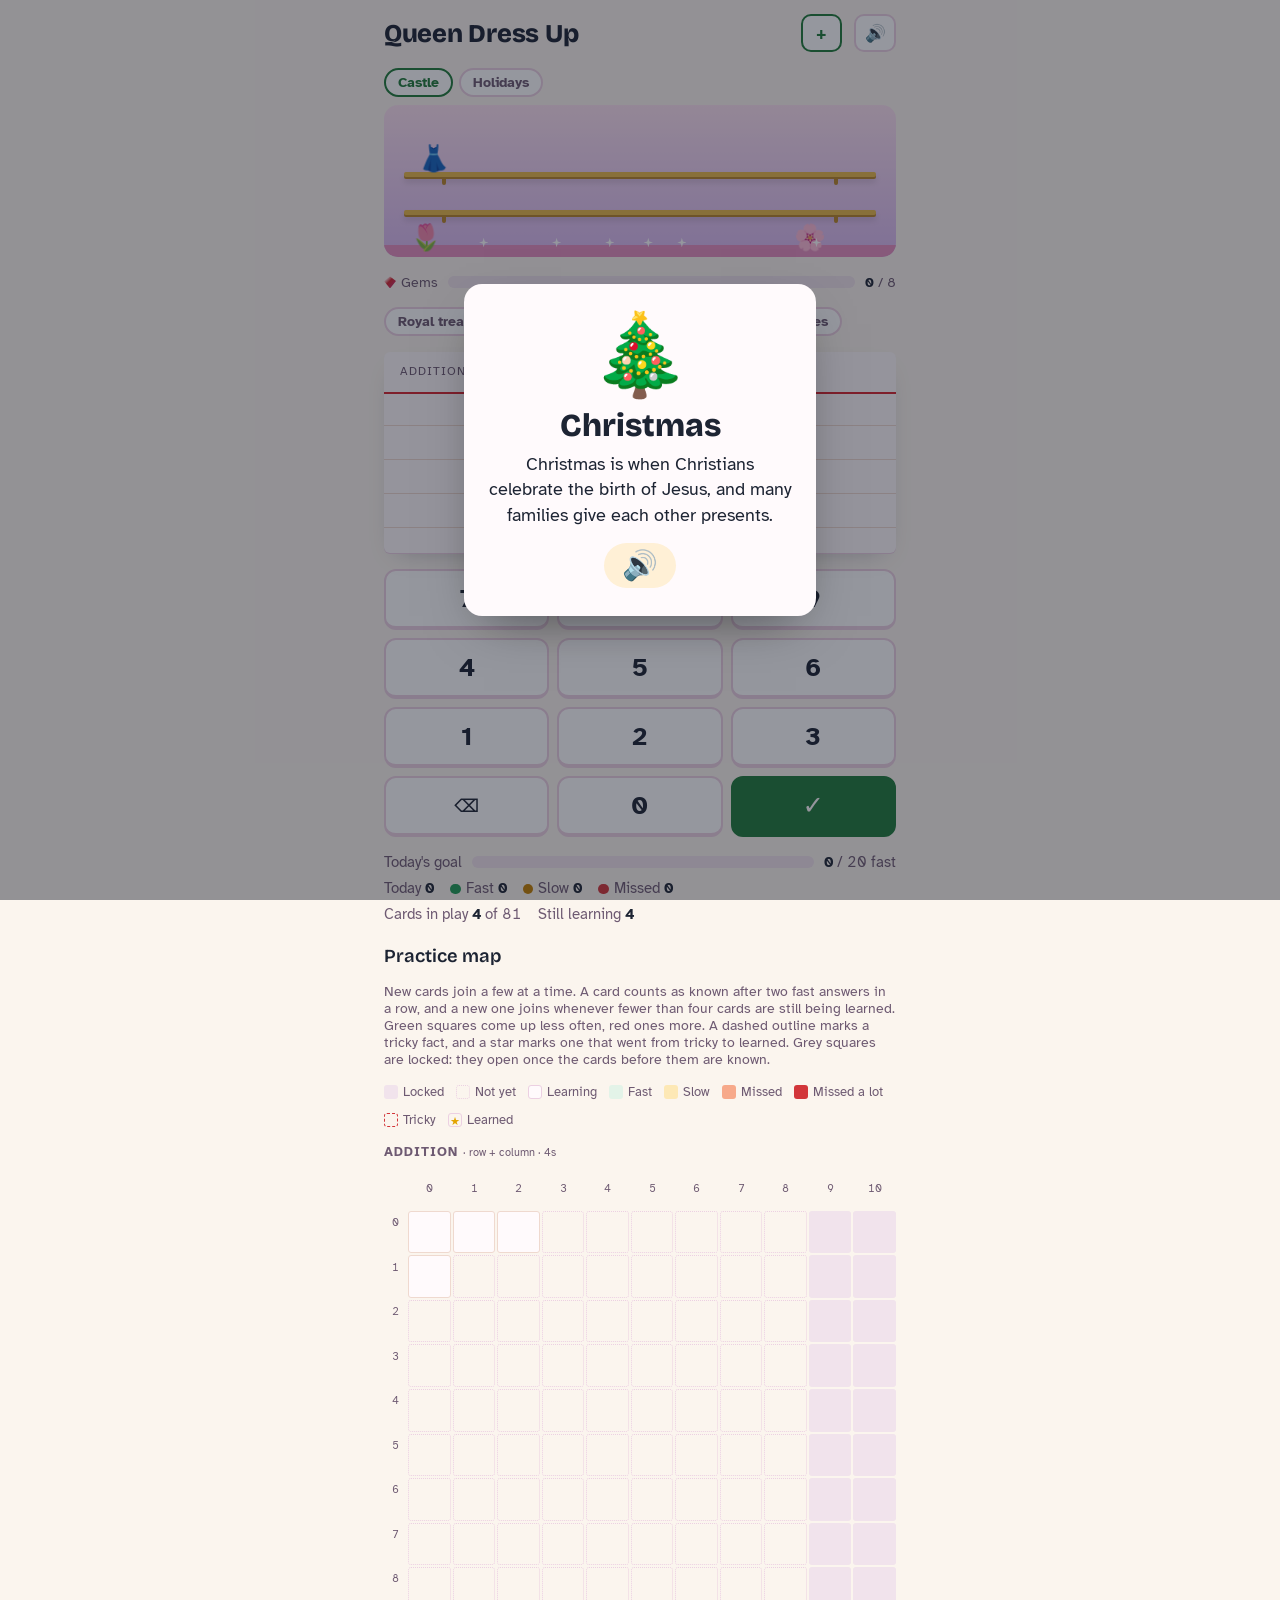
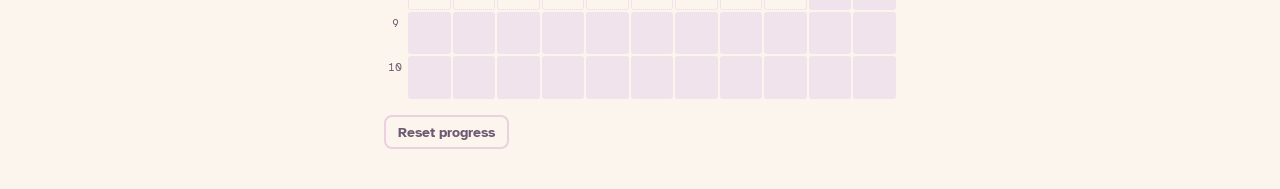
==== commit 88c24380: "Add the remaining holidays, rooms that stay open, and coming up Christmas, New Year's, Martin Luther" ====
--- a/grade1/index.html
+++ b/grade1/index.html
@@ -90,6 +90,10 @@
 /* belly-up: floats at the surface, drifting without turning */
 .swim.belly { top: 2px !important; animation-name: drift; animation-timing-function: ease-in-out; }
 .upside { display: inline-block; transform: scaleY(-1); }
+/* floating on the surface (a lotus), drifting the same way */
+.swim.float { top: 0 !important; animation-name: drift; animation-timing-function: ease-in-out; }
+/* some fish swim behind the decorations */
+.swim.behind { z-index: 0; }
 @keyframes drift { 0%, 100% { left: 6%; } 50% { left: calc(90% - 2rem); } }
 @keyframes swim {
   0% { left: 2%; transform: scaleX(-1); } 48% { left: calc(96% - 2rem); transform: scaleX(-1); }
@@ -110,6 +114,26 @@
 .pearl-icon.emoji, .pearl-fly.emoji { width: auto; height: auto; background: none; box-shadow: none; clip-path: none; border-radius: 0; line-height: 1; }
 .pearl-icon.emoji { font-size: 13px; }
 .pearl-fly.emoji { font-size: 18px; }
+.pearl-icon.emoji .drawn, .pearl-fly.emoji .drawn { width: 1.1em; height: 1.1em; vertical-align: -.15em; }
+.emoji.lit { filter: drop-shadow(0 0 2px #ffd36a) drop-shadow(0 0 4px rgba(255, 170, 40, .8)); }
+.pearl-icon.lit { animation: flicker 1.8s ease-in-out infinite alternate; }
+/* a holiday item that glows, and a rangoli on the sand */
+.glow { display: inline-block; filter: drop-shadow(0 0 2px #ffe27a) drop-shadow(0 0 5px rgba(255, 190, 60, .8)); }
+.rangoli { position: absolute; bottom: -10px; left: 50%; z-index: 1; width: 64px; line-height: 0; transform: translateX(-50%) scaleY(.4); pointer-events: none; }
+.rangoli svg { width: 100%; height: auto; }
+/* a holiday's banner (New Year's number, "Dream"), strung across the top right of the holiday room */
+.banner { position: absolute; top: 3px; right: 10px; z-index: 7; padding: 1px 9px 2px; border-radius: 3px; pointer-events: none;
+  font: 800 .78rem var(--display); letter-spacing: .04em; color: var(--c, #fff); background: var(--bg-c, #1d2a5a); box-shadow: 0 1px 3px rgba(0,0,0,.35); }
+.banner::before, .banner::after { content: ""; position: absolute; top: 50%; width: 9px; border-top: 1px solid rgba(255,255,255,.6); }
+.banner::before { right: 100%; } .banner::after { left: 100%; }
+/* a quiet night's full moon, between the hanging lanterns */
+.moon { position: absolute; top: 24px; right: calc(20% - 11px); z-index: 5; width: 22px; height: 22px; border-radius: 50%; pointer-events: none;
+  background: #fff6d8; box-shadow: 0 0 8px 3px rgba(255, 240, 200, .6), 0 0 22px 8px rgba(255, 240, 200, .25); }
+/* a robot fish's blinking antenna, and a diamond fish that twinkles */
+.blink { animation: blink 1.2s steps(1) infinite; }
+@keyframes blink { 50% { fill: #5a1418; } }
+.sparkly { display: inline-block; animation: twinkle 2.2s ease-in-out infinite; }
+@keyframes twinkle { 0%, 100% { filter: drop-shadow(0 0 1px #fff); } 50% { filter: brightness(1.25) drop-shadow(0 0 3px #fff) drop-shadow(0 0 6px #9fe8ff); } }
 .holiday-name { position: absolute; top: 4px; left: 8px; z-index: 7; font-size: .7rem; font-weight: 700; color: #fff; text-shadow: 0 1px 2px rgba(0,0,0,.6); pointer-events: none; }
 /* tapping a holiday's name shows its About card again */
 .holiday-name button { font: inherit; color: inherit; background: none; border: 0; padding: 2px 0; cursor: pointer; pointer-events: auto;
@@ -306,7 +330,7 @@
   transition: transform .9s cubic-bezier(.5,-0.3,.4,1); }
 
 @media (prefers-reduced-motion: reduce) {
-  .card.shake, .card.glow, .cheer.pop, .big-card, .big-icon, .chip.new, .flash-btn.new, .combo.bump, .wrap.quake, .fallen > span.drop, .swim, .bob, .pace, .hover, .weed, .bubble, .light, .card.golden::before { animation: none !important; }
+  .card.shake, .card.glow, .cheer.pop, .big-card, .big-icon, .chip.new, .flash-btn.new, .combo.bump, .wrap.quake, .fallen > span.drop, .swim, .bob, .pace, .hover, .weed, .bubble, .light, .blink, .sparkly, .card.golden::before { animation: none !important; }
   .cheer.pop { opacity: 1; }
   .flyer, .pearl-fly, .bubble, .fall { display: none; }
 }
@@ -321,6 +345,7 @@
 .big-icon svg.drawn, .big-icon svg.outfit { width: 104px; height: 104px; }
 .tank.decorating { cursor: crosshair; outline: 3px dashed var(--accent); outline-offset: 2px; }
 .deco { position: absolute; bottom: 3px; z-index: 1; font-size: 1.8rem; line-height: 1; transform: translateX(-50%); }
+.deco.deco-big { font-size: 2.8rem; }
 .decorating .deco { cursor: pointer; }
 .shiny { filter: hue-rotate(160deg) saturate(1.4) drop-shadow(0 0 3px #ffd95e) drop-shadow(0 0 5px #fff3b0); }
 button.dex-item:disabled { opacity: .55; cursor: default; }
@@ -555,13 +580,116 @@
       `<svg viewBox="0 0 20 24"><path fill-rule="evenodd" fill="${c}" d="M0 0H20V20L17.5 23 15 20 12.5 23 10 20 7.5 23 5 20 2.5 23 0 20ZM10 5 13 9.5 10 14 7 9.5ZM3.6 5.4h2.6v2.6H3.6ZM13.8 5.4h2.6v2.6h-2.6ZM3.6 13.4h2.6v2.6H3.6ZM13.8 13.4h2.6v2.6h-2.6Z"/></svg>`).join("")}</div>`,
     marigolds: art(`<path d="M32 60 20 30M32 60 32 24M32 60 44 32" stroke="#3f8f3a" stroke-width="2.6" stroke-linecap="round"/><path d="M26 46q-9-2-11-9 8 0 11 9ZM38 48q9-3 10-10-8 1-10 10Z" fill="#5cb85c"/>` +
       marigold(20, 28, 1) + marigold(44, 31, 1) + marigold(32, 18, 1.15)),
+    // Gurpurab: a langar plate (a steel thali with dal, kheer and rotis), for the shared meal at every gurdwara.
+    langarPlate: art(`<g transform="translate(0 -10)"><ellipse cx="32" cy="44" rx="29" ry="13" fill="#b9c1ca" stroke="#7d8791" stroke-width="1.5"/><ellipse cx="32" cy="43" rx="24" ry="10" fill="#dfe4e9"/>` +
+      `<path d="M11 37Q11 46 20 46 29 46 29 37Z" fill="#c9cfd6" stroke="#7d8791" stroke-width="1.2"/><ellipse cx="20" cy="37" rx="9" ry="3" fill="#e8b830" stroke="#7d8791" stroke-width="1.2"/>` +
+      `<path d="M35 35Q35 43 43 43 51 43 51 35Z" fill="#c9cfd6" stroke="#7d8791" stroke-width="1.2"/><ellipse cx="43" cy="35" rx="8" ry="2.7" fill="#fbf3dc" stroke="#7d8791" stroke-width="1.2"/>` +
+      `<ellipse cx="33" cy="50" rx="12" ry="4.8" fill="#d9a85a"/><ellipse cx="33" cy="48" rx="12" ry="4.8" fill="#ecc27c" stroke="#c4914a" stroke-width="1"/>` +
+      `<g fill="#b07a36"><circle cx="28" cy="47.5" r="1"/><circle cx="36" cy="49.5" r="1"/><circle cx="39" cy="46.8" r=".8"/><circle cx="32" cy="46" r=".7"/></g></g>`),
+    // Thanksgiving: a wicker cornucopia spilling out a pumpkin, an apple, grapes and an ear of corn.
+    cornucopia: art(`<g transform="translate(-3 0)"><path d="M44 20C28 21 15 24 9 14 6 9 9 5 12 7 10 11 12 17 16 26 21 40 31 51 44 56Z" fill="#d39446" stroke="#8a5a1e" stroke-width="1.6" stroke-linejoin="round"/>` +
+      `<path d="M17 24Q22 33 19 40M25 23Q31 35 28 47M33 22Q39 36 36 52M12 12Q15 17 13 22" fill="none" stroke="#8a5a1e" stroke-width="1.3" opacity=".7"/>` +
+      `<ellipse cx="44" cy="38" rx="7" ry="18" fill="#6a3e14" stroke="#8a5a1e" stroke-width="1.6"/>` +
+      `<g fill="#7a3fa0"><circle cx="46" cy="22" r="3"/><circle cx="51" cy="21" r="3"/><circle cx="48.5" cy="26" r="3"/><circle cx="53.5" cy="26" r="3"/><circle cx="51" cy="30.5" r="3"/></g>` +
+      `<path d="M50 18q1-4 4-4" fill="none" stroke="#3f8f3a" stroke-width="1.4" stroke-linecap="round"/>` +
+      `<path d="M47 40Q51 30 61 32 61 42 52 45Z" fill="#ffd23f" stroke="#c9a227" stroke-width="1"/><path d="M50 40 59 34M52 42 60 37M49 37 56 33" stroke="#e8b82a" stroke-width="1"/>` +
+      `<path d="M47 41Q44 46 49 49 51 43 47 41Z" fill="#9ac46a"/><circle cx="56" cy="47" r="5.5" fill="#d6262f"/><path d="M56 41.5q.5-2 2-2.5" stroke="#5a3a1a" stroke-width="1.2" fill="none"/>` +
+      `<ellipse cx="46" cy="52" rx="8" ry="6.5" fill="#f07b00" stroke="#b8560a" stroke-width="1.2"/><path d="M46 45.5Q43 52 46 58.5M46 45.5Q49 52 46 58.5" fill="none" stroke="#b8560a" stroke-width="1"/>` +
+      `<path d="M46 45.5V43" stroke="#5a7a2a" stroke-width="2" stroke-linecap="round"/></g>`),
+    // Christmas: a wrapped present.
+    present: art(`<rect x="10" y="28" width="44" height="28" rx="2" fill="#d6262f" stroke="#8e1018" stroke-width="1.5"/><rect x="7" y="20" width="50" height="10" rx="2" fill="#e8353e" stroke="#8e1018" stroke-width="1.5"/>` +
+      `<path d="M28 20h8v36h-8Z" fill="#2ea04a" stroke="#1a6a2e" stroke-width="1"/><path d="M32 20C24 8 12 9 15 16 18 20 27 20 32 20ZM32 20C40 8 52 9 49 16 46 20 37 20 32 20Z" fill="#ffc93c" stroke="#b88a00" stroke-width="1.4" stroke-linejoin="round"/>` +
+      `<circle cx="32" cy="19" r="3.2" fill="#ffc93c" stroke="#b88a00" stroke-width="1.2"/><g fill="#fff" opacity=".8"><circle cx="17" cy="40" r="1.3"/><circle cx="46" cy="44" r="1.3"/><circle cx="20" cy="50" r="1"/><circle cx="45" cy="34" r="1"/></g>`),
+    // Martin Luther King Jr. Day: a dove with an olive branch.
+    dove: art(`<path d="M44 34 60 27 58 35 62 42 46 40Z" fill="#e8eef5" stroke="#9aa8b8" stroke-width="1.2" stroke-linejoin="round"/>` +
+      `<path d="M14 30C14 24 20 22 24 26 30 32 40 30 46 34 48 40 40 46 30 46 20 46 14 38 14 30Z" fill="#fff" stroke="#9aa8b8" stroke-width="1.3"/>` +
+      `<path d="M24 30C26 18 36 8 53 6 47 14 45 22 38 32Z" fill="#fff" stroke="#9aa8b8" stroke-width="1.3" stroke-linejoin="round"/><path d="M30 27C34 20 40 15 47 12M34 29C38 23 43 19 48 17" fill="none" stroke="#c9d3de" stroke-width="1"/>` +
+      `<path d="M14.5 27.5 8 30 14.5 32Z" fill="#f0a030"/><circle cx="18.5" cy="28" r="1.6" fill="#1d2433"/><path d="M9.5 31Q6 38 10 45" fill="none" stroke="#5a7a2a" stroke-width="1.4"/>` +
+      `<g fill="#7fa83a"><ellipse cx="6" cy="36" rx="1.6" ry="3.4" transform="rotate(-40 6 36)"/><ellipse cx="11" cy="39" rx="1.6" ry="3.4" transform="rotate(40 11 39)"/><ellipse cx="6.5" cy="43" rx="1.6" ry="3.4" transform="rotate(-50 6.5 43)"/></g>`),
+    // Lunar New Year: a red envelope, with a gold coin on it.
+    redEnvelope: art(`<rect x="14" y="6" width="36" height="52" rx="3" fill="#d6262f" stroke="#8e1018" stroke-width="1.5"/><path d="M14.5 9Q32 27 49.5 9" fill="#e8353e" stroke="#8e1018" stroke-width="1.3"/>` +
+      `<circle cx="32" cy="25" r="6.5" fill="#ffc93c" stroke="#b88a00" stroke-width="1.2"/><rect x="29.8" y="22.8" width="4.4" height="4.4" fill="#d6262f"/>` +
+      `<path d="M20 42h24M20 48h24" stroke="#ffc93c" stroke-width="1.6" stroke-dasharray="3 2"/>`),
+    // Valentine's Day: a heart-shaped box of candy with a bow.
+    candyBox: art(`<path d="M32 58C10 44 3 29 9 18 15 7 28 9 32 18 36 9 49 7 55 18 61 29 54 44 32 58Z" fill="#b3123a" stroke="#7a0a24" stroke-width="1.5" stroke-linejoin="round"/>` +
+      `<path transform="translate(7 5) scale(.78)" d="M32 58C10 44 3 29 9 18 15 7 28 9 32 18 36 9 49 7 55 18 61 29 54 44 32 58Z" fill="#ff4f6d"/>` +
+      `<path d="M32 22C24 12 16 16 20 21 23 24 29 23 32 22ZM32 22C40 12 48 16 44 21 41 24 35 23 32 22Z" fill="#ffd6de" stroke="#d6264f" stroke-width="1.2"/>` +
+      `<path d="M30 23 26 32M34 23 38 32" stroke="#ffd6de" stroke-width="2.4" stroke-linecap="round"/><circle cx="32" cy="22.5" r="2.6" fill="#ffd6de" stroke="#d6264f" stroke-width="1"/>`),
+    // St. Patrick's Day: a pot of gold.
+    potOfGold: art(`<path d="M11 29Q13 13 32 11 51 13 53 29Z" fill="#ffc93c" stroke="#b88a00" stroke-width="1.2"/>` +
+      `<g fill="#ffe066" stroke="#b88a00" stroke-width="1"><circle cx="20" cy="23" r="4"/><circle cx="31" cy="16" r="4"/><circle cx="41" cy="20" r="4"/><circle cx="27" cy="25" r="4"/><circle cx="37" cy="26" r="4"/><circle cx="47" cy="26" r="3.5"/></g>` +
+      `<path d="M8 30H56Q61 50 46 56H18Q3 50 8 30Z" fill="#2b2b2b" stroke="#111" stroke-width="1.5"/><rect x="5" y="26" width="54" height="6" rx="3" fill="#3d3d3d" stroke="#111" stroke-width="1.2"/>` +
+      `<path d="M18 56 15 61M46 56 49 61" stroke="#111" stroke-width="3" stroke-linecap="round"/><path d="M14 37Q14 47 20 51" fill="none" stroke="#5a5a5a" stroke-width="2" stroke-linecap="round"/>`),
+    // Easter: jelly beans (the currency), and a painted egg that cracks open as the gift.
+    jellyBeans: art([[20, 40, -20, "#ff5d8f"], [42, 44, 25, "#7fd18a"], [30, 24, 10, "#ffd23f"], [46, 22, -30, "#a66cff"]].map(([x, y, a, c]) =>
+      `<g transform="translate(${x} ${y}) rotate(${a})"><path d="M-12-1C-12-9-3-9 0-5 3-9 12-9 12-1 12 8-12 8-12-1Z" fill="${c}" stroke="#00000033" stroke-width="1"/><ellipse cx="-5" cy="-3" rx="3" ry="1.4" fill="#fff" opacity=".6"/></g>`).join("")),
+    paintedEgg: art(`<path d="M32 4C46 4 54 26 54 40 54 53 44 60 32 60 20 60 10 53 10 40 10 26 18 4 32 4Z" fill="#9fd8ff" stroke="#3a8fd0" stroke-width="1.5"/>` +
+      `<polyline points="17 23 21 19 25 23 29 19 33 23 37 19 41 23 45 19 47 21" fill="none" stroke="#ff5d8f" stroke-width="2.4" stroke-linejoin="round"/>` +
+      `<path d="M12.5 33H51.5" stroke="#ffd23f" stroke-width="5"/><g fill="#a66cff"><circle cx="18" cy="44" r="2.2"/><circle cx="26" cy="46" r="2.2"/><circle cx="34" cy="46.5" r="2.2"/><circle cx="42" cy="45.5" r="2.2"/><circle cx="49" cy="43" r="2"/></g>` +
+      `<path d="M14 53Q32 60 50 53" fill="none" stroke="#7fd18a" stroke-width="2.4"/><ellipse cx="23" cy="13" rx="3" ry="5" transform="rotate(25 23 13)" fill="#fff" opacity=".55"/>`),
+    crackedEgg: art(`<g stroke="#ffd23f" stroke-width="2" stroke-linecap="round"><path d="M32 30V22M20 32 15 26M44 32 49 26M11 37H5M53 37H59"/></g>` +
+      `<path d="M10 40 15 34 20 40 26 33 32 40 38 33 44 40 49 34 54 40C54 53 44 60 32 60 20 60 10 53 10 40Z" fill="#9fd8ff" stroke="#3a8fd0" stroke-width="1.5" stroke-linejoin="round"/>` +
+      `<g fill="#a66cff"><circle cx="18" cy="47" r="2.2"/><circle cx="26" cy="49" r="2.2"/><circle cx="34" cy="49.5" r="2.2"/><circle cx="42" cy="48.5" r="2.2"/><circle cx="49" cy="46" r="2"/></g>` +
+      `<g transform="rotate(-22 32 14) translate(0 -6)"><path d="M16 22C20 8 26 4 32 4 38 4 44 8 48 22L43 26 38 20 32 27 26 20 21 26Z" fill="#9fd8ff" stroke="#3a8fd0" stroke-width="1.5" stroke-linejoin="round"/>` +
+      `<polyline points="19 17 23 13 27 17 31 13 35 17 39 13 43 17 45 15" fill="none" stroke="#ff5d8f" stroke-width="2.4" stroke-linejoin="round"/></g>`),
+    // Holi: colored powder (the currency), and a water balloon that bursts into color as the gift.
+    gulal: art([[16, "#ff3fa4"], [48, "#2ad1e0"], [32, "#ffd23f"]].map(([x, c], i) => `<path d="M${x - 15} ${54 - i}Q${x - 6} ${30 - i * 4} ${x} ${28 - i * 4} ${x + 6} ${30 - i * 4} ${x + 15} ${54 - i}Z" fill="${c}"/>`).join("") +
+      `<g fill="#7fe05a"><circle cx="10" cy="30" r="2.2"/><circle cx="54" cy="26" r="2"/></g><g fill="#a66cff"><circle cx="22" cy="16" r="2"/><circle cx="44" cy="12" r="1.8"/></g>`),
+    waterBalloon: art(`<path d="M32 4C46 4 54 16 52 30 50 44 40 53 32 53 24 53 14 44 12 30 10 16 18 4 32 4Z" fill="#ff5fa2" stroke="#c2177a" stroke-width="1.5"/>` +
+      `<path d="M15 34Q23 29 32 34 41 39 50 33" fill="none" stroke="#ffb3d8" stroke-width="2" stroke-linecap="round"/><ellipse cx="23" cy="16" rx="4" ry="7" transform="rotate(30 23 16)" fill="#fff" opacity=".5"/>` +
+      `<path d="M28.5 53 32 58 35.5 53Z" fill="#c2177a"/><path d="M32 58Q28 61 32 63" fill="none" stroke="#c2177a" stroke-width="1.5" stroke-linecap="round"/>`),
+    colorBurst: art(`${petals(32, 32, 18, 7, 8, "#ff3fa4")}${petals(32, 32, 20, 7, 4.5, "#2ad1e0").replace(/cx="([\d.-]+)"/g, (m, x) => `cx="${(+x + 3).toFixed(1)}"`)}` +
+      `<circle cx="32" cy="32" r="15" fill="#ffd23f"/>${petals(32, 32, 9, 6, 4, "#7fe05a")}<circle cx="32" cy="32" r="6" fill="#a66cff"/>` +
+      `<g fill="#ff7a1a"><circle cx="6" cy="10" r="2.4"/><circle cx="58" cy="54" r="2.6"/><circle cx="56" cy="8" r="1.8"/><circle cx="8" cy="56" r="2"/></g>`),
+    // Mahavir Jayanti: a lotus on its leaf.
+    lotus: art(`<ellipse cx="32" cy="50" rx="27" ry="7" fill="#5c9e5a" stroke="#3a6e3a" stroke-width="1.2"/><path d="M32 50 37 43" stroke="#3a6e3a" stroke-width="1.2"/>` +
+      [[-48, "#ffd6ea"], [-16, "#ffd6ea"], [16, "#ffd6ea"], [48, "#ffd6ea"], [-64, "#ff9ccb"], [-32, "#ff9ccb"], [0, "#ff9ccb"], [32, "#ff9ccb"], [64, "#ff9ccb"]].map(([a, c]) =>
+        `<path transform="translate(32 47) rotate(${a})" d="M0 0C-7-8-7-23 0-31 7-23 7-8 0 0Z" fill="${c}" stroke="#d0508f" stroke-width="1.1" stroke-linejoin="round"/>`).join("") +
+      `<ellipse cx="32" cy="43" rx="5" ry="3" fill="#ffd23f"/>`),
+    // Fourth of July: a firecracker with a sparking fuse.
+    firecracker: art(`<rect x="20" y="20" width="24" height="38" rx="3" fill="#d6262f" stroke="#8e1018" stroke-width="1.5"/><path d="M20.8 30H43.2M20.8 44H43.2" stroke="#fff" stroke-width="4"/>` +
+      `<rect x="20" y="16" width="24" height="7" rx="2" fill="#2346a8" stroke="#152c6e" stroke-width="1.2"/><path d="M32 16Q32 10 38 8" fill="none" stroke="#6b4a2a" stroke-width="2" stroke-linecap="round"/>` +
+      `<path transform="translate(40 7) scale(.5)" d="M0-12 3.5-4 12-3.7 5.5 2 7.6 10.5 0 6 -7.6 10.5-5.5 2-12-3.7-3.5-4Z" fill="#ffc93c"/><g fill="#ffd23f"><circle cx="48" cy="4" r="1.2"/><circle cx="47" cy="13" r="1"/><circle cx="34" cy="4" r="1"/></g>`),
+    // Gandhi Jayanti: a charkha, the spinning wheel Gandhi used to spin his own cloth.
+    charkha: art(`<path d="M6 56H58" stroke="#8a5a1e" stroke-width="4" stroke-linecap="round"/><path d="M24 32V55M17 55 24 47 31 55" fill="none" stroke="#8a5a1e" stroke-width="3" stroke-linejoin="round"/>` +
+      `<g stroke="#a8702a" stroke-width="1.6">${[0, 30, 60, 90, 120, 150].map(a => { const c = Math.cos(a * Math.PI / 180) * 19, s = Math.sin(a * Math.PI / 180) * 19;
+        return `<path d="M${(24 - c).toFixed(1)} ${(30 - s).toFixed(1)}L${(24 + c).toFixed(1)} ${(30 + s).toFixed(1)}"/>`; }).join("")}</g>` +
+      `<circle cx="24" cy="30" r="19" fill="none" stroke="#8a5a1e" stroke-width="3"/><circle cx="24" cy="30" r="3.5" fill="#6b4a2a"/>` +
+      `<path d="M50 55V42M44 42H60" stroke="#8a5a1e" stroke-width="3" stroke-linecap="round"/><path d="M24 11 54 40" stroke="#f3ead2" stroke-width="1.2"/><ellipse cx="54" cy="40" rx="4" ry="3" fill="#f3ead2" stroke="#c9bc96" stroke-width="1"/>`),
+    // Pi Day: a whole pie with π cut into the crust.
+    piPie: art(`<path d="M5 34Q5 52 32 54 59 52 59 34Z" fill="#c9cfd6" stroke="#7d8791" stroke-width="1.4"/><ellipse cx="32" cy="33" rx="27" ry="13" fill="#e8b45a" stroke="#a8702a" stroke-width="1.4"/>` +
+      `<ellipse cx="32" cy="33" rx="22" ry="9.5" fill="#f2c877"/><path d="M7 33q3 4 6 1 3 4 6 1 3 4 6 1 3 4 7 1 3 4 6 1 3 4 6 1 3 4 7 0" fill="none" stroke="#a8702a" stroke-width="1.2"/>` +
+      `<path d="M22 28H42M27 28Q27 36 23 39M37 28V37Q37 39 40 38" fill="none" stroke="#8a3a2a" stroke-width="2.6" stroke-linecap="round"/>`),
+    // A holiday's banner, hung in the holiday room (New Year's number, "Dream").
+    banner: (text, bg = "#1d2a5a", color = "#ffd23f") => `<div class="banner" style="--bg-c:${bg};--c:${color}">${text}</div>`,
     // Lights for a look's `lights`, and items in their own right.
     diya: art(`<path d="M32 8C39 18 41 27 32 36 23 27 25 18 32 8Z" fill="#ffb52e"/><path d="M32 18C35.2 24 35.6 29 32 33 28.4 29 28.8 24 32 18Z" fill="#fff3a0"/>` +
       `<path d="M6 36H58Q54 56 32 56 10 56 6 36Z" fill="#c8642a" stroke="#7a3510" stroke-width="2" stroke-linejoin="round"/><path d="M11 42H53" stroke="#ffd23f" stroke-width="2.8" stroke-dasharray="3 4"/>`),
     lantern: art(`<path d="M32 0V8" stroke="#7a3510" stroke-width="2"/><rect x="22" y="6" width="20" height="6" rx="2" fill="#e3a400"/><ellipse cx="32" cy="30" rx="20" ry="17" fill="#e8262c"/>` +
       `<ellipse cx="32" cy="30" rx="9" ry="11" fill="#ff7a4a"/><path d="M32 13Q20 30 32 47M32 13Q44 30 32 47" fill="none" stroke="#b5121a" stroke-width="2"/>` +
       `<rect x="22" y="45" width="20" height="6" rx="2" fill="#e3a400"/><path d="M32 51V63" stroke="#e3a400" stroke-width="3" stroke-linecap="round"/>`),
+    // Diwali: an open box of mithai (laddoos, kaju katli, barfi), a rangoli, and a sparkler.
+    mithaiBox: art(`<path d="M12 28 9 9H55L52 28Z" fill="#c2185b" stroke="#7a0d3a" stroke-width="1.5" stroke-linejoin="round"/><path d="M10.5 15H53.5" stroke="#ffd23f" stroke-width="2.4"/>` +
+      `<circle cx="18" cy="28" r="6.5" fill="#ff9a1a" stroke="#c96a00" stroke-width="1"/><circle cx="31" cy="27" r="6.5" fill="#ffb52e" stroke="#c96a00" stroke-width="1"/>` +
+      `<g fill="#fff0b0"><circle cx="16" cy="26" r=".9"/><circle cx="20" cy="25" r=".9"/><circle cx="18" cy="29" r=".9"/><circle cx="29" cy="25" r=".9"/><circle cx="33" cy="24" r=".9"/><circle cx="31" cy="28" r=".9"/></g>` +
+      `<path d="M42 19 49 26 42 33 35 26Z" fill="#f4efe6" stroke="#b8ad9c" stroke-width="1"/><path d="M42 21.5 46.5 26 42 30.5 37.5 26Z" fill="none" stroke="#d6dbe2" stroke-width="1"/>` +
+      `<rect x="47" y="22" width="9" height="9" rx="1.5" fill="#7fd18a" stroke="#3f8f4a" stroke-width="1"/>` +
+      `<path d="M5 30H59L55 56H9Z" fill="#ff4f8a" stroke="#a0205e" stroke-width="1.6" stroke-linejoin="round"/><path d="M6.2 37H57.8" stroke="#ffd23f" stroke-width="3"/>` +
+      `<path d="M8.4 49H55.6" stroke="#ffd23f" stroke-width="1.6" stroke-dasharray="2.5 2.5"/>${petals(32, 43.5, 3, 6, 1.7, "#ffd23f")}<circle cx="32" cy="43.5" r="1.6" fill="#fff"/>`),
+    rangoli: art(`${petals(32, 32, 29.6, 24, 1.4, "#ffffff")}${petals(32, 32, 20, 12, 7, "#ff3fa4")}<circle cx="32" cy="32" r="18" fill="#ffd23f"/>` +
+      `${petals(32, 32, 13, 8, 5.4, "#2ad1e0")}<circle cx="32" cy="32" r="11" fill="#ff7a1a"/>${petals(32, 32, 7, 8, 2.6, "#ffffff")}` +
+      `<circle cx="32" cy="32" r="4.6" fill="#a66cff"/><circle cx="32" cy="32" r="1.8" fill="#ffd23f"/>`),
+    sparkler: art(`<path d="M12 60 38 24" stroke="#9aa1ab" stroke-width="2.2" stroke-linecap="round"/><path d="M12 60 20 49" stroke="#6b4a2a" stroke-width="3.4" stroke-linecap="round"/>` +
+      `<g stroke-linecap="round">${Array.from({ length: 14 }, (_, i) => { const a = 2 * Math.PI * i / 14, r = i % 2 ? 10 : 16;
+        return `<path d="M${(40 + 3 * Math.cos(a)).toFixed(1)} ${(21 + 3 * Math.sin(a)).toFixed(1)}L${(40 + r * Math.cos(a)).toFixed(1)} ${(21 + r * Math.sin(a)).toFixed(1)}" stroke="${i % 2 ? "#ff9a1a" : "#ffc93c"}" stroke-width="1.8"/>`; }).join("")}</g>` +
+      `<circle cx="40" cy="21" r="4.5" fill="#fff6c0"/><g fill="#ffd23f"><circle cx="56" cy="11" r="1.3"/><circle cx="24" cy="10" r="1.1"/><circle cx="58" cy="32" r="1.1"/><circle cx="27" cy="33" r="1"/></g>`),
   };
+  // Lunar New Year's zodiac: a new animal each year, starting from the rat in 2020. `zodiac(extra)` makes the twelve
+  // items for a theme's lunarnewyear set, each one only in its own year.
+  const ZODIAC = [["rat", "🐀", "Rat"], ["ox", "🐂", "Ox"], ["tiger", "🐅", "Tiger"], ["rabbit", "🐇", "Rabbit"], ["dragon", "🐉", "Dragon"], ["snake", "🐍", "Snake"],
+    ["horse", "🐎", "Horse"], ["goat", "🐐", "Goat"], ["monkey", "🐒", "Monkey"], ["rooster", "🐓", "Rooster"], ["dog", "🐕", "Dog"], ["pig", "🐖", "Pig"]];
+  const zodiac = extra => Object.fromEntries(ZODIAC.map(([k, e, name], i) =>
+    [`s_zodiac_${k}`, { e, name: `Year of the ${name}`, r: 1, year: y => ((y - 2020) % 12 + 12) % 12 === i, ...extra }]));
   // A look's `fall`: what drifts down through the room.
   const FALLS = {
     snow: { shape: "dot", n: 16, size: [3, 6], colors: ["#ffffff", "#eef6ff"] },
@@ -579,7 +707,14 @@
   // Holiday looks, for a theme's `holidays` to use (see LOOK below): page colors (light and dark), the holiday room's
   // colors (top, bottom, floor), the gift (its icon, title and the colors that burst out as it opens), the currency's
   // name and icon, and extra cheers for fast answers. Effects, shown in every room: `fireworks` makes every fast-answer
-  // celebration fireworks, `night` darkens the room, `fall` names a FALLS kind and `lights` a LIGHTS kind.
+  // celebration fireworks, `night` darkens the room, `fall` names a FALLS kind and `lights` a LIGHTS kind (or a list of them).
+  // `bells` jingles sleigh bells with every fast answer, `splash` puffs colored powder from the card's edges, `splotch`
+  // splatters color on the drawn template fish in the holiday room, and `moon` hangs a full moon in the room.
+  // A currency that's `lit` glows; `one` names one of it, when that isn't the name less its "s"; its icon can be drawn.
+  // A gift can have an `opened` picture, shown as it opens (an egg cracking, a balloon bursting).
+  // A `quiet` look, for religious and commemorative days, keeps the usual currency, gift
+  // and cheers (leaving out the theme's jokey ones) and turns fireworks and confetti into gentle sparkles. Its holiday's
+  // items are symbols: each comes free on the day, is never shiny, and tapping it shows the About card (no feeding or names).
   const LOOKS = {
     halloween: {
       light: { bg: "#fff1e0", accent: "#7a3fa0", rule: "#e8701a", line: "#f3d2b0", pearl: "#ff8a1f" },
@@ -597,6 +732,125 @@
       currency: { name: "Marigold petals", icon: "🌼" },
       cheers: ["¡Muy bien!", "¡Qué rápido!", "¡Excelente!"],
       fall: "petals",
+    },
+    diwali: {
+      light: { bg: "#fff6e5", accent: "#c2185b", rule: "#ff9a1a", line: "#f5dcb8", pearl: "#ffb52e" },
+      dark: { bg: "#1e1428", accent: "#ffb52e", rule: "#ff6fb5", line: "#46304a", pearl: "#ffc93c" },
+      room: ["#3a2a6a", "#140c30", "#c8642a"],
+      gift: { icon: ART.mithaiBox, title: "A box of mithai!", colors: ["#ffc93c", "#ff9a1a", "#ff4f8a", "#fff6c0"] },
+      currency: { name: "Diyas", icon: "🪔", lit: true },
+      cheers: ["Shabash!", "Bahut badhiya!"],
+      fireworks: true, night: true, lights: ["diyas", "string"],
+    },
+    thanksgiving: {
+      light: { bg: "#fff5e8", accent: "#a0401a", rule: "#d9781e", line: "#f0d8b8", pearl: "#e8901a" },
+      dark: { bg: "#1e1610", accent: "#f0a040", rule: "#d9781e", line: "#3e2e22", pearl: "#f0a040" },
+      room: ["#f2c27a", "#b8642a", "#7a4a22"],
+      gift: { icon: ART.cornucopia, title: "A cornucopia!", colors: ["#d9541e", "#e8901a", "#c9a227", "#7a3fa0"] },
+      currency: { name: "Autumn leaves", one: "Autumn leaf", icon: "🍂" },
+      fall: "leaves",
+    },
+    gurpurab: {  // saffron and blue
+      light: { bg: "#fbf6ec", accent: "#23408e", rule: "#f08c1a", line: "#eadfca", pearl: "#f08c1a" },
+      dark: { bg: "#131a2c", accent: "#ffad4a", rule: "#6f8fe0", line: "#2c3550", pearl: "#ffad4a" },
+      room: ["#e9eefa", "#b9c8ec", "#f0a040"],
+      quiet: true, lights: ["diyas"],
+    },
+    christmas: {  // red, green and gold
+      light: { bg: "#fbf5ee", accent: "#1f7a3a", rule: "#d6262f", line: "#efd9cf", pearl: "#d6262f" },
+      dark: { bg: "#13201a", accent: "#ffc93c", rule: "#e8353e", line: "#2c3a30", pearl: "#ffc93c" },
+      room: ["#d4e8f5", "#3a6a8a", "#f4f8fb"],
+      gift: { icon: ART.present, title: "A present!", colors: ["#d6262f", "#2ea04a", "#ffc93c", "#ffffff"] },
+      cheers: ["Ho ho ho!", "Merry and bright!"],
+      fall: "snow", bells: true,
+    },
+    newyear: {
+      light: { bg: "#f4f2fb", accent: "#3a2a8a", rule: "#c9a227", line: "#ddd8ee", pearl: "#c9a227" },
+      dark: { bg: "#10122a", accent: "#ffd23f", rule: "#c9a227", line: "#2a2c50", pearl: "#ffd23f" },
+      room: ["#2a2f6b", "#0b0c24", "#3a3550"],
+      gift: { icon: "🎉", title: "Pop!", colors: ["#ffd23f", "#ff5d8f", "#4d7cfe", "#29c27f", "#ffffff"] },
+      currency: { name: "Confetti", one: "Confetti", icon: "🎊" },
+      cheers: ["Happy New Year!", "Cheers!"],
+      fireworks: true, night: true,
+    },
+    mlk: {  // calm blues
+      light: { bg: "#f3f5fa", accent: "#2e4a8a", rule: "#7a6ab8", line: "#dde2ee", pearl: "#7a6ab8" },
+      dark: { bg: "#131826", accent: "#9fb4ee", rule: "#9a8ad8", line: "#2a3248", pearl: "#9a8ad8" },
+      room: ["#e3eaf7", "#a9bde0", "#c9c2b0"],
+      quiet: true,
+    },
+    lunarnewyear: {
+      light: { bg: "#fff4ec", accent: "#b3121a", rule: "#e3a400", line: "#f3d6c8", pearl: "#e3a400" },
+      dark: { bg: "#200f10", accent: "#ffc93c", rule: "#e8353e", line: "#46282a", pearl: "#ffc93c" },
+      room: ["#7a1a1a", "#2a0808", "#b8862a"],
+      gift: { icon: ART.redEnvelope, title: "A red envelope!", colors: ["#d6262f", "#ffc93c", "#ffe066", "#ffffff"] },
+      currency: { name: "Red envelopes", icon: "🧧" },
+      cheers: ["Tài bàng le!"],
+      fireworks: true, lights: ["lanterns"],
+    },
+    valentine: {
+      light: { bg: "#fff2f5", accent: "#c2185b", rule: "#ff4f6d", line: "#f8d4de", pearl: "#ff4f6d" },
+      dark: { bg: "#22121a", accent: "#ff7aa8", rule: "#ff4f6d", line: "#46283a", pearl: "#ff7aa8" },
+      room: ["#ffe0ea", "#f59ab8", "#ffd6de"],
+      gift: { icon: ART.candyBox, title: "A box of candy!", colors: ["#ff4f6d", "#ff9ac8", "#ffd6de", "#ffffff"] },
+      currency: { name: "Hearts", icon: "❤️" },
+    },
+    piday: {
+      light: { bg: "#f6f3ff", accent: "#5a3ab8", rule: "#e8b45a", line: "#e2dcf2", pearl: "#e8b45a" },
+      dark: { bg: "#16132a", accent: "#c9b3ff", rule: "#e8b45a", line: "#2e2a48", pearl: "#f2c877" },
+      room: ["#ece6ff", "#b3a3e6", "#e8b45a"],
+      gift: { icon: ART.piPie, title: "A whole pie!", colors: ["#e8b45a", "#f2c877", "#8a3a2a", "#ffffff"] },
+      currency: { name: "Pie slices", icon: "🥧" },
+      cheers: ["3.14-tastic!"],
+    },
+    stpatrick: {
+      light: { bg: "#f2faf0", accent: "#1e7a35", rule: "#c9a227", line: "#d6ecd2", pearl: "#c9a227" },
+      dark: { bg: "#0f1e14", accent: "#7fd18a", rule: "#ffc93c", line: "#24402c", pearl: "#ffc93c" },
+      room: ["#c8efc0", "#3fa05a", "#5a8a3a"],
+      gift: { icon: ART.potOfGold, title: "A pot of gold!", colors: ["#ffc93c", "#ffe066", "#2ea04a", "#7fd18a"] },
+      currency: { name: "Gold coins", icon: "🪙" },
+    },
+    easter: {  // pastels
+      light: { bg: "#f8f5ff", accent: "#7a5ae0", rule: "#ff9ac8", line: "#e6def5", pearl: "#ff9ac8" },
+      dark: { bg: "#1a1626", accent: "#c9b3ff", rule: "#ff9ac8", line: "#342c48", pearl: "#ff9ac8" },
+      room: ["#e6f6ff", "#b8e3c2", "#9fd88a"],
+      gift: { icon: ART.paintedEgg, opened: ART.crackedEgg, title: "A painted egg!", colors: ["#9fd8ff", "#ff9ac8", "#ffd23f", "#a66cff", "#7fd18a"] },
+      currency: { name: "Jelly beans", icon: ART.jellyBeans },
+    },
+    holi: {
+      light: { bg: "#fffaf0", accent: "#c2177a", rule: "#2ad1e0", line: "#f5e2d8", pearl: "#ff3fa4" },
+      dark: { bg: "#1d1424", accent: "#ffd23f", rule: "#2ad1e0", line: "#3e2c45", pearl: "#ff7ac0" },
+      room: ["#fff4d6", "#ffc2e0", "#f2d0a0"],
+      gift: { icon: ART.waterBalloon, opened: ART.colorBurst, title: "A water balloon!", colors: ["#ff3fa4", "#ffd23f", "#2ad1e0", "#7fe05a", "#a66cff", "#ff7a1a"] },
+      currency: { name: "Gulal", one: "Gulal", icon: ART.gulal },
+      cheers: ["Holi hai!"],
+      fall: "powder", splash: true, splotch: true,
+    },
+    mahavir: {  // white and saffron
+      light: { bg: "#fbf8f0", accent: "#8a5a1e", rule: "#e8a33a", line: "#ece2cc", pearl: "#e8a33a" },
+      dark: { bg: "#1c1810", accent: "#f2c877", rule: "#e8a33a", line: "#3a3222", pearl: "#f2c877" },
+      room: ["#fff8e8", "#f2dcb0", "#c9b38a"],
+      quiet: true,
+    },
+    buddha: {  // night, under a full moon
+      light: { bg: "#f2f3fa", accent: "#4a3a8a", rule: "#e8b830", line: "#dcdcee", pearl: "#e8b830" },
+      dark: { bg: "#10122a", accent: "#ffd77a", rule: "#e8b830", line: "#2a2c50", pearl: "#ffd77a" },
+      room: ["#2a3a6a", "#0c1430", "#4a5a7a"],
+      quiet: true, night: true, moon: true, lights: ["lanterns"],
+    },
+    july4: {  // red, white and blue
+      light: { bg: "#f5f7fd", accent: "#1f3f9a", rule: "#d6262f", line: "#dde3f2", pearl: "#d6262f" },
+      dark: { bg: "#10162a", accent: "#ff6a6a", rule: "#5a8aff", line: "#28304a", pearl: "#ff6a6a" },
+      room: ["#3a5ac8", "#101e5a", "#d6d6e0"],
+      gift: { icon: ART.firecracker, title: "A firecracker!", colors: ["#d6262f", "#ffffff", "#2346a8", "#ffc93c"] },
+      currency: { name: "Stars", icon: "⭐" },
+      fireworks: true,
+    },
+    gandhi: {  // homespun cloth, saffron and green
+      light: { bg: "#faf8f2", accent: "#2a6a3a", rule: "#e8902a", line: "#ebe4d2", pearl: "#e8902a" },
+      dark: { bg: "#161a14", accent: "#9fd8a0", rule: "#e8902a", line: "#2e3428", pearl: "#f0a850" },
+      room: ["#f6f2e6", "#dcd4bc", "#c9b38a"],
+      quiet: true,
     },
   };
 
@@ -628,7 +882,7 @@
   const PETAL_DRESS = drawn(`<g stroke-width="1.2" stroke-linejoin="round"><path d="M30 30 C22 36 12 44 8 54 C18 54 26 46 30 30Z" fill="#ffd0e5" stroke="#d0508f"/><path d="M34 30 C42 36 52 44 56 54 C46 54 38 46 34 30Z" fill="#ffd0e5" stroke="#d0508f"/><path d="M30 30 C24 40 18 50 19 61 C27 56 31 46 31 30Z" fill="#ff9ccb" stroke="#d0508f"/><path d="M34 30 C40 40 46 50 45 61 C37 56 33 46 33 30Z" fill="#ff9ccb" stroke="#d0508f"/><path d="M32 30 C27 42 28 53 32 63 C36 53 37 42 32 30Z" fill="#ffd0e5" stroke="#d0508f"/></g><path d="M27 9 L27 17 M37 9 L37 17" stroke="#3f8f4a" stroke-width="1.8" stroke-linecap="round"/><path d="M25 16 Q32 21 39 16 L40 31 L24 31Z" fill="#7fcf7a" stroke="#3f8f4a" stroke-width="1.2" stroke-linejoin="round"/><path d="M28 21 Q32 25 36 21 M27 26 Q32 30 37 26" fill="none" stroke="#3f8f4a" stroke-width=".9" opacity=".6"/><circle cx="32" cy="31" r="2.4" fill="#ffe066" stroke="#e3a400" stroke-width=".8"/><g fill="#fff"><circle cx="16" cy="48" r="1"/><circle cx="48" cy="48" r="1"/><circle cx="24" cy="54" r="1.1"/><circle cx="40" cy="54" r="1.1"/><circle cx="32" cy="44" r="1.1"/></g>`);
   const MERMAID_GOWN = drawn(`<path d="M27 46 C20 52 12 56 5 62 Q19 59 32 63 Q45 59 59 62 C52 56 44 52 37 46Z" fill="#7fe0d4" stroke="#1d7f78" stroke-width="1.3" stroke-linejoin="round"/><path d="M32 50 L32 61 M29 50 L20 60 M35 50 L44 60 M27 49 L11 59 M37 49 L53 59" stroke="#1d7f78" stroke-width="1" stroke-linecap="round" opacity=".5"/><path d="M24 17 Q28 14 32 18 Q36 14 40 17 L40 30 C41 38 39 43 37 48 L27 48 C25 43 23 38 24 30Z" fill="#3cc0b4" stroke="#1d7f78" stroke-width="1.3" stroke-linejoin="round"/><path d="M26 25 q1.5 2 3 0 q1.5 2 3 0 q1.5 2 3 0 q1.5 2 3 0 M26 34 q1.5 2 3 0 q1.5 2 3 0 q1.5 2 3 0 q1.5 2 3 0 M27 39 q1.5 2 3 0 q1.5 2 3 0 q1.5 2 3 0 q1.5 2 1.5 0 M28 44 q1.5 2 3 0 q1.5 2 3 0 q1.5 2 3 0" fill="none" stroke="#a6f0e6" stroke-width="1"/><path d="M24 17 Q28 14 32 18 Q36 14 40 17 L40 21 Q36 18 32 22 Q28 18 24 21Z" fill="#b48ef0" stroke="#6a48d4" stroke-width="1" stroke-linejoin="round"/><g fill="#fff" stroke="#c9b3ff" stroke-width=".5"><circle cx="25" cy="30" r="1.4"/><circle cx="28.5" cy="30.6" r="1.4"/><circle cx="32" cy="31" r="1.6"/><circle cx="35.5" cy="30.6" r="1.4"/><circle cx="39" cy="30" r="1.4"/></g><g fill="#fff"><circle cx="18" cy="58" r="1"/><circle cx="46" cy="58" r="1"/><circle cx="32" cy="56" r="1.1"/></g>`);
   const RAINBOW_GOWN = drawn(`<path d="M24 30 L5 58 Q32 66 59 58 L40 30Z" fill="#b48ef0"/><path d="M24 30 L8.4 53 Q32 59 55.6 53 L40 30Z" fill="#6fb6ff"/><path d="M24 30 L12 48 Q32 53 52 48 L40 30Z" fill="#7fd88a"/><path d="M24 30 L16 42 Q32 47 48 42 L40 30Z" fill="#ffe066"/><path d="M24 30 L20 36 Q32 41 44 36 L40 30Z" fill="#ffab5c"/><path d="M24 30 L5 58 Q32 66 59 58 L40 30Z" fill="none" stroke="#7a5ae0" stroke-width="1.3" stroke-linejoin="round"/><g fill="#fff" stroke="#d8e6f5" stroke-width=".8"><circle cx="8" cy="58" r="3"/><circle cx="15" cy="60.5" r="3.4"/><circle cx="23" cy="62" r="3.4"/><circle cx="32" cy="62.5" r="3.6"/><circle cx="41" cy="62" r="3.4"/><circle cx="49" cy="60.5" r="3.4"/><circle cx="56" cy="58" r="3"/></g><ellipse cx="21.5" cy="22" rx="4.8" ry="3.5" fill="#fff" stroke="#7a5ae0" stroke-width="1.1"/><ellipse cx="42.5" cy="22" rx="4.8" ry="3.5" fill="#fff" stroke="#7a5ae0" stroke-width="1.1"/><path d="M24 17 Q28 14 32 18 Q36 14 40 17 L40 31 L24 31Z" fill="#ff6b6b" stroke="#c93d3d" stroke-width="1.2" stroke-linejoin="round"/><rect x="22.5" y="28" width="19" height="4" rx="2" fill="#fff" stroke="#7a5ae0" stroke-width="1"/><g fill="#fff" stroke="#ffd84d" stroke-width=".6" stroke-linejoin="round"><path d="M32 21 l1.2 2.5 2.7.4-2 1.9.5 2.7-2.4-1.3-2.4 1.3.5-2.7-2-1.9 2.7-.4Z"/><path d="M22 47 l1 2.1 2.3.3-1.7 1.6.4 2.3-2-1.1-2 1.1.4-2.3-1.7-1.6 2.3-.3Z"/><path d="M42 47 l1 2.1 2.3.3-1.7 1.6.4 2.3-2-1.1-2 1.1.4-2.3-1.7-1.6 2.3-.3Z"/></g>`);
-  // Holiday clothes. Shared holiday art (the candy bucket, sugar skull, marigolds) is ART in src/index.html.
+  // Holiday clothes. Shared holiday art (the candy bucket, sugar skull, marigolds, diya, rangoli, sparkler, langar plate, dove, lotus and more) is ART in src/index.html.
   const WITCH_DRESS = recolor(PARTY_DRESS, { "#e84a5f": "#4a2d6b", "#a8263a": "#24123a", "#ff8a9a": "#7a4ab5", "#fff": "#ff9a3c", "#ffd84d": "#7fe05a", "#e0c8cc": "#c45a00" });
   const WITCH_HAT = drawn(`<ellipse cx="32" cy="49" rx="28" ry="7" fill="#2e1d40" stroke="#1a0f26" stroke-width="1.2"/><path d="M16 48Q24 31 27 17Q30 5 41 3Q35 10 36 20L46 48Z" fill="#4a2d6b" stroke="#24123a" stroke-width="1.3" stroke-linejoin="round"/>` +
     `<path d="M18.2 42Q32 38.5 44 42L45.6 46.6Q32 42.5 16.6 46.6Z" fill="#ff9a3c"/><rect x="28" y="40.2" width="6.5" height="5.6" rx="1" fill="none" stroke="#ffd23f" stroke-width="1.4"/>` +
@@ -639,6 +893,64 @@
   const MARIGOLD_CROWN = drawn(`<path d="M6 40Q32 24 58 40" fill="none" stroke="#3f8f3a" stroke-width="3" stroke-linecap="round"/><path d="M13 34q-1-7 5-9 0 7-5 9ZM51 34q1-7-5-9 0 7 5 9ZM25 28q1-6 6-7-1 6-6 7Z" fill="#5cb85c"/>` +
     marigold(9, 40, .62) + marigold(19, 33, .7) + marigold(32, 30, .8) + marigold(45, 33, .7) + marigold(55, 40, .62));
   const PAPEL_DRESS = recolor(RAINBOW_GOWN, { "#b48ef0": "#e83f8f", "#6fb6ff": "#ff9a1a", "#7fd88a": "#2ad1e0", "#ffe066": "#a66cff", "#ffab5c": "#7fd18a", "#ff6b6b": "#e83f8f", "#c93d3d": "#a0205e", "#7a5ae0": "#a0205e" });
+  // Diwali: a lehenga (a long flared skirt with a short top and a draped dupatta) and a stack of bangles.
+  const LEHENGA = drawn(`<path d="M24 30C18 41 9 51 4 60Q32 66 60 60C55 51 46 41 40 30Z" fill="#c2185b" stroke="#7a0d3a" stroke-width="1.4" stroke-linejoin="round"/>` +
+    `<path d="M28 32 17 61M32 32V63M36 32 47 61" stroke="#7a0d3a" stroke-width="1" opacity=".45"/><path d="M5.5 57.6Q32 63.6 58.5 57.6" fill="none" stroke="#ffc93c" stroke-width="3.4"/>` +
+    `<path d="M9 53.5Q32 59 55 53.5" fill="none" stroke="#ffc93c" stroke-width="1.2" stroke-dasharray="1.5 2.5"/>` +
+    `<g fill="#ffd23f"><circle cx="24" cy="41" r="1.3"/><circle cx="34" cy="40" r="1.3"/><circle cx="41" cy="45" r="1.3"/><circle cx="18" cy="49" r="1.3"/><circle cx="29" cy="48" r="1.3"/><circle cx="47" cy="51" r="1.3"/><circle cx="38" cy="53" r="1.3"/><circle cx="23" cy="55" r="1.1"/></g>` +
+    `<ellipse cx="21.5" cy="22" rx="4.6" ry="3.4" fill="#ffb52e" stroke="#b86a00" stroke-width="1.1"/><ellipse cx="42.5" cy="22" rx="4.6" ry="3.4" fill="#ffb52e" stroke="#b86a00" stroke-width="1.1"/>` +
+    `<path d="M24 17Q28 14 32 18 36 14 40 17V28H24Z" fill="#ff9a1a" stroke="#b86a00" stroke-width="1.2" stroke-linejoin="round"/><rect x="22.5" y="27.5" width="19" height="4" rx="2" fill="#ffc93c" stroke="#e3a400" stroke-width="1"/>` +
+    `<path d="M39 16C46 28 31 40 20 57L15.5 55C27 41 41 29 36 17Z" fill="#ffb52e" fill-opacity=".85" stroke="#e38a00" stroke-width=".9" stroke-linejoin="round"/>` +
+    `<path d="M17.8 56.2C29 41 42.5 29 37.6 16.5" fill="none" stroke="#fff3a0" stroke-width="1" stroke-dasharray="1 2"/>`);
+  const BANGLES = drawn([["#ffc93c", "#b88a00"], ["#e8262c", "#8e1018"], ["#2ea04a", "#1a6a2e"], ["#ffc93c", "#b88a00"], ["#1e6fd9", "#0f3f85"]].map(([c, edge], i) =>
+    `<ellipse cx="32" cy="${18 + i * 7}" rx="20" ry="8" fill="none" stroke="${edge}" stroke-width="5.4"/><ellipse cx="32" cy="${18 + i * 7}" rx="20" ry="8" fill="none" stroke="${c}" stroke-width="3.8"/>` +
+    (c === "#ffc93c" ? `<ellipse cx="32" cy="${18 + i * 7}" rx="20" ry="8" fill="none" stroke="#fff6c0" stroke-width="1.2" stroke-dasharray="1 3"/>` : "")).join(""));
+  // Thanksgiving: a crown of autumn leaves, and the royal cape in harvest colors.
+  const leaf = (x, y, a, c) => `<g transform="translate(${x} ${y}) rotate(${a})"><path d="M0 0C-6-3-6-11 0-16 6-11 6-3 0 0Z" fill="${c}"/><path d="M0 0V-13" stroke="#7a3510" stroke-width=".9"/></g>`;
+  const LEAF_CROWN = drawn(`<path d="M8 41Q32 26 56 41" fill="none" stroke="#7a4a22" stroke-width="3" stroke-linecap="round"/>` +
+    [[11, 40, -58], [17, 36, -40], [24, 33, -20], [32, 32, 0], [40, 33, 20], [47, 36, 40], [53, 40, 58]].map(([x, y, a], i) => leaf(x, y, a, ["#d9541e", "#e8901a", "#b5361b", "#c9a227"][i % 4])).join(""));
+  const HARVEST_CAPE = recolor(CAPE, { "#d12a4a": "#c2571a", "#8e1530": "#7a3510", "#ffc93c": "#e8b04a", "#e3a400": "#b87a1a", "#fff": "#f3e2b8", "#c9c2cc": "#c9a87a", "#3a2a35": "#7a3510", "#8fd3f0": "#d9541e" });
+  // Christmas: a red velvet gown trimmed in white, angel wings and a halo.
+  const VELVET_GOWN = recolor(BALL_GOWN, { "#ff7eb6": "#c4122f", "#c93d80": "#7a0a1c", "#ffd0e5": "#e8353e", "#ffb3d4": "#ffffff", "#e8458f": "#b3101f", "#b02a6c": "#7a0a1c", "#ffc93c": "#ffffff", "#e3a400": "#d8d8e0", "#8fd3f0": "#2ea04a" });
+  const ANGEL_WINGS = recolor(WINGS, { "#b8ecff": "#fdf3d8", "#4fb3dc": "#b89a50", "#ffc6e5": "#fff0c4", "#e070ad": "#c9a85a", "#b98bff": "#ffd86a", "#7a5ae0": "#c9a227" });
+  const HALO = drawn(`<ellipse cx="32" cy="36" rx="23" ry="8" fill="none" stroke="#e3a400" stroke-width="6.5"/><ellipse cx="32" cy="36" rx="23" ry="8" fill="none" stroke="#ffe27a" stroke-width="3.5"/>` +
+    `<g fill="#fff6c0"><circle cx="14" cy="26" r="1.6"/><circle cx="50" cy="25" r="1.4"/><circle cx="32" cy="22" r="1.8"/><circle cx="57" cy="40" r="1.1"/></g>`);
+  // New Year's: a sparkly party tiara (the tiara in silver) and a midnight-blue sequin gown.
+  const PARTY_TIARA = recolor(TIARA, { "#ffc93c": "#e6ecf5", "#e3a400": "#9aa6b8", "#ff5d8f": "#a66cff", "#8fd3f0": "#ff5d8f" });
+  const SEQUIN_GOWN = recolor(STARLIGHT_GOWN, { "#9ad8ff": "#1d2a6a", "#3a8fd0": "#0c1440", "#6fc3ff": "#26357e", "#e6f6ff": "#c9d3ff", "#cdeeff": "#2e3d8a" });
+  // Lunar New Year: a red silk dress with gold embroidery.
+  const SILK_DRESS = recolor(PARTY_DRESS, { "#e84a5f": "#d6262f", "#a8263a": "#8e1018", "#ff8a9a": "#e8353e", "#fff": "#ffc93c", "#e0c8cc": "#b88a00", "#ffd84d": "#ffe066" });
+  // Valentine's Day: a heart wand.
+  const HEART_WAND = drawn(`<path d="M16 60 38 26" stroke="#e3a400" stroke-width="3.6" stroke-linecap="round"/><path d="M16 60 38 26" stroke="#ffe066" stroke-width="1.4" stroke-linecap="round"/>` +
+    `<path d="M41 32C26 22 26 10 33 8 37 7 40 10 41 13 42 10 45 7 49 8 56 10 56 22 41 32Z" fill="#ff4f6d" stroke="#b3123a" stroke-width="1.6" stroke-linejoin="round"/>` +
+    `<ellipse cx="36" cy="14" rx="2.4" ry="3.4" transform="rotate(-30 36 14)" fill="#fff" opacity=".6"/><path d="M33 31Q28 36 30 41M36 31Q40 37 37 42" fill="none" stroke="#ff9ac8" stroke-width="1.6" stroke-linecap="round"/>` +
+    `<g fill="#ffd23f"><circle cx="56" cy="30" r="1.5"/><circle cx="24" cy="12" r="1.3"/><circle cx="58" cy="6" r="1.1"/></g>`);
+  // St. Patrick's Day: a shamrock-green gown and a necklace of gold coins.
+  const SHAMROCK_GOWN = recolor(BALL_GOWN, { "#ff7eb6": "#2ea04a", "#c93d80": "#1a6a2e", "#ffd0e5": "#c4f0c8", "#ffb3d4": "#7fd18a", "#e8458f": "#1e8a3a", "#b02a6c": "#145a26" });
+  const onCurve = t => [(1 - t) ** 2 * 10 + 2 * (1 - t) * t * 32 + t * t * 54, (1 - t) ** 2 * 10 + 2 * (1 - t) * t * 50 + t * t * 10];
+  const COIN_NECKLACE = drawn(`<path d="M10 10Q32 50 54 10" fill="none" stroke="#e3a400" stroke-width="2" stroke-dasharray="2 1.5"/>` +
+    [.18, .33, .67, .82].map(t => { const [x, y] = onCurve(t); return `<circle cx="${x.toFixed(1)}" cy="${(y + 3).toFixed(1)}" r="4.4" fill="#ffc93c" stroke="#b88a00" stroke-width="1.2"/>`; }).join("") +
+    `<circle cx="32" cy="36" r="7.5" fill="#ffc93c" stroke="#b88a00" stroke-width="1.4"/><g fill="#2ea04a"><circle cx="32" cy="33.2" r="2"/><circle cx="29.6" cy="36.6" r="2"/><circle cx="34.4" cy="36.6" r="2"/></g>`);
+  // Easter: a bunny-ears headband, a dress dotted with eggs, and a basket of eggs.
+  const BUNNY_EARS = drawn(`<g stroke="#e0d6e6" stroke-width="1.5"><ellipse cx="23" cy="24" rx="6.5" ry="17" transform="rotate(-12 23 24)" fill="#fff"/><ellipse cx="41" cy="24" rx="6.5" ry="17" transform="rotate(12 41 24)" fill="#fff"/></g>` +
+    `<ellipse cx="23" cy="25" rx="3" ry="12" transform="rotate(-12 23 25)" fill="#ffb3d4"/><ellipse cx="41" cy="25" rx="3" ry="12" transform="rotate(12 41 25)" fill="#ffb3d4"/>` +
+    `<path d="M8 50Q32 34 56 50" fill="none" stroke="#ff9ac8" stroke-width="4.5" stroke-linecap="round"/>`);
+  const EGG_DRESS = recolor(PARTY_DRESS, { "#e84a5f": "#c9e8ff", "#a8263a": "#5aa0d0", "#ff8a9a": "#e6f4ff", "#fff": "#ffe066", "#e0c8cc": "#d0b040", "#ffd84d": "#ff9ac8" })
+    .replace(/<circle cx="([\d.]+)" cy="([\d.]+)" r="1.6"\/>/g, (m, x, y) => `<ellipse cx="${x}" cy="${y}" rx="1.8" ry="2.4" fill="${["#ff9ac8", "#a66cff", "#7fd18a", "#ff9a3c"][(+x + +y) % 4]}"/>`);
+  const EASTER_BASKET = drawn(`<path d="M14 32Q32 2 50 32" fill="none" stroke="#a8702a" stroke-width="3.2" stroke-linecap="round"/>` +
+    `<ellipse cx="22" cy="30" rx="6" ry="7.5" fill="#9fd8ff" stroke="#3a8fd0" stroke-width="1"/><ellipse cx="42" cy="30" rx="6" ry="7.5" fill="#ffe066" stroke="#c9a227" stroke-width="1"/>` +
+    `<ellipse cx="32" cy="27" rx="6" ry="7.5" fill="#ff9ac8" stroke="#d6337f" stroke-width="1"/><path d="M28 25l2-2 2 2 2-2 2 2M18 30l2-2 2 2 2-2 2 2" fill="none" stroke="#fff" stroke-width="1.2"/>` +
+    `<path d="M10 34 13 30 16 34 19 30 22 34 25 30 28 34 31 30 34 34 37 30 40 34 43 30 46 34 49 30 52 34 54 32" fill="#7fd18a" stroke="#3f8f4a" stroke-width="1"/>` +
+    `<path d="M9 34H55L49 58H15Z" fill="#d39446" stroke="#8a5a1e" stroke-width="1.5" stroke-linejoin="round"/><path d="M11 41H53M13 49H51M20 34 22 58M32 34V58M44 34 42 58" stroke="#a8702a" stroke-width="1.2"/>`);
+  // Holi: a white dress, splashed with color the way people wear white for Holi.
+  const HOLI_DRESS = recolor(PARTY_DRESS, { "#fff": "#ff3fa4", "#e84a5f": "#fffffe", "#a8263a": "#b8b0c0", "#ff8a9a": "#f4f2f8", "#e0c8cc": "#c9c2cc", "#ffd84d": "#2ad1e0" }).replace("</svg>",
+    [[20, 46, "#ff3fa4"], [30, 51, "#2ad1e0"], [40, 43, "#ffd23f"], [46, 50, "#7fe05a"], [26, 39, "#a66cff"], [36, 37, "#ff7a1a"], [29, 22, "#2ad1e0"]].map(([x, y, c]) =>
+      `<g fill="${c}"><circle cx="${x}" cy="${y}" r="2.6"/><circle cx="${x + 2.8}" cy="${y - 1.6}" r="1"/><circle cx="${x - 2.4}" cy="${y + 2}" r=".8"/></g>`).join("") + "</svg>");
+  // Buddha Purnima: a lotus lantern with a light inside.
+  const LOTUS_LANTERN = `<span class="glow">${ART.lotus.replace(`<ellipse cx="32" cy="43" rx="5" ry="3" fill="#ffd23f"/>`,
+    `<path d="M32 28C36 34 36 40 32 44 28 40 28 34 32 28Z" fill="#ffb52e"/><path d="M32 34C33.6 37 33.6 40.5 32 42 30.4 40.5 30.4 37 32 34Z" fill="#fff3a0"/>`)}</span>`;
+  // Fourth of July: a star-spangled gown (the starlight gown in red, white and blue).
+  const SPANGLED_GOWN = recolor(STARLIGHT_GOWN, { "#9ad8ff": "#2346a8", "#3a8fd0": "#152c6e", "#6fc3ff": "#d6262f", "#e6f6ff": "#fffffe", "#cdeeff": "#2e56c8" });
   const CARRIAGE = drawn(`<path d="M32 18Q30 10 35 7" fill="none" stroke="#3f8f3a" stroke-width="3" stroke-linecap="round"/><path d="M35 9q7-3 9 3-6 2-9-3Z" fill="#5cb85c"/><ellipse cx="32" cy="34" rx="23" ry="17" fill="#ff9a3c" stroke="#d96b10" stroke-width="2"/><path d="M32 17v34M20 20q-6 14 0 28M44 20q6 14 0 28" fill="none" stroke="#d96b10" stroke-width="1.5"/><rect x="25" y="25" width="14" height="13" rx="6" fill="#bfe8ff" stroke="#e3a400" stroke-width="2.5"/><g fill="none" stroke="#e3a400" stroke-width="3"><circle cx="17" cy="52" r="8"/><circle cx="47" cy="52" r="8"/></g><path d="M17 44v16M9 52h16M47 44v16M39 52h16" stroke="#e3a400" stroke-width="1.5"/>`);
   const THRONE = drawn(`<path d="M18 7 24 13 32 4 40 13 46 7V36H18Z" fill="#c93d80" stroke="#e3a400" stroke-width="2.5" stroke-linejoin="round"/><circle cx="32" cy="21" r="4" fill="#8fd3f0" stroke="#fff" stroke-width="1.5"/><path d="M16 45 14 60M48 45 50 60" stroke="#e3a400" stroke-width="4" stroke-linecap="round"/><rect x="11" y="34" width="42" height="11" rx="4" fill="#ff7eb6" stroke="#e3a400" stroke-width="2"/><rect x="9" y="26" width="7" height="21" rx="2.5" fill="#ffc93c" stroke="#e3a400" stroke-width="1.5"/><rect x="48" y="26" width="7" height="21" rx="2.5" fill="#ffc93c" stroke="#e3a400" stroke-width="1.5"/>`);
   const PEGASUS = drawn(`<path d="M15 34Q4 36 6 49" fill="none" stroke="#c9b3ff" stroke-width="5" stroke-linecap="round"/><path d="M20 40v16M26 42v15M38 42v15M44 40v16" stroke="#e8e2f5" stroke-width="4" stroke-linecap="round"/><path d="M18 57h4M24 58h4M36 58h4M42 57h4" stroke="#ffc93c" stroke-width="2.5" stroke-linecap="round"/><ellipse cx="31" cy="37" rx="16" ry="9" fill="#fff" stroke="#b9a8de" stroke-width="1.5"/><path d="M40 33 47 14 56 13 60 19 50 22 47 37Z" fill="#fff" stroke="#b9a8de" stroke-width="1.5" stroke-linejoin="round"/><path d="M47 14Q42 21 41 31" fill="none" stroke="#c9b3ff" stroke-width="4" stroke-linecap="round"/><circle cx="53" cy="16" r="1.6" fill="#2a2a2a"/><path d="M31 33Q19 14 7 8 13 17 11 20 19 22 17 26 25 28 31 33Z" fill="#f4efff" stroke="#b9a8de" stroke-width="1.5" stroke-linejoin="round"/>`);
@@ -734,19 +1046,69 @@
         s_sugarskull: { e: ART.sugarSkull, name: "Sugar skull", r: 0 }, s_marigolds: { e: ART.marigolds, name: "Marigolds", r: 0 },
         s_marigoldcrown: { e: MARIGOLD_CROWN, name: "Marigold crown", r: 1 }, s_papeldress: { e: PAPEL_DRESS, name: "Papel picado dress", r: 2 },
       } },
+      diwali: { look: LOOKS.diwali, items: {
+        s_diya: { e: ART.diya, name: "Diya", r: 0 }, s_rangoli: { e: ART.rangoli, name: "Rangoli tile", r: 0 },
+        s_bangles: { e: BANGLES, name: "Bangles", r: 1 }, s_sparklerwand: { e: ART.sparkler, name: "Sparkler wand", r: 1, also: ["july4"] },
+        s_lehenga: { e: LEHENGA, name: "Lehenga", r: 2 },
+      } },
+      thanksgiving: { look: LOOKS.thanksgiving, items: {
+        s_pie: { e: "🥧", name: "Pie", r: 0 }, s_leafcrown: { e: LEAF_CROWN, name: "Crown of autumn leaves", r: 1 },
+        s_harvestcape: { e: HARVEST_CAPE, name: "Harvest cape", r: 2 },
+      } },
+      gurpurab: { look: LOOKS.gurpurab, items: {
+        s_langar: { e: ART.langarPlate, name: "Langar plate", r: 0 },
+      } },
+      christmas: { look: LOOKS.christmas, items: {
+        s_tree: { e: "🎄", name: "Little Christmas tree", r: 0 }, s_halo: { e: HALO, name: "Halo", r: 1 },
+        s_angelwings: { e: ANGEL_WINGS, name: "Angel wings", r: 1 }, s_velvetgown: { e: VELVET_GOWN, name: "Red velvet gown", r: 2 },
+      } },
       winter: { items: {
         s_snowflake: { e: "❄️", name: "Snowflake", r: 0, fly: 1 },
         s_snowman: { e: "⛄", name: "Snowman", r: 1, floor: 1 },
         s_snowgown: { e: SNOW_GOWN, name: "Snow gown", r: 2 },
       } },
-      valentine: { items: {
+      newyear: { look: LOOKS.newyear, decor: w => ART.banner(w.year + 1), items: {
+        s_partytiara: { e: PARTY_TIARA, name: "Party tiara", r: 1 }, s_sequingown: { e: SEQUIN_GOWN, name: "Midnight sequin gown", r: 2 },
+      } },
+      mlk: { look: LOOKS.mlk, decor: ART.banner("Dream", "#2e4a8a", "#ffffff"), items: {
+        s_dove: { e: ART.dove, name: "Dove", r: 0, fly: 1 },
+      } },
+      lunarnewyear: { look: LOOKS.lunarnewyear, items: {
+        s_silkdress: { e: SILK_DRESS, name: "Red silk dress", r: 2 },
+        ...zodiac({ walk: 1 }),
+      } },
+      valentine: { look: LOOKS.valentine, items: {
         s_letter: { e: "💌", name: "Love letter", r: 0 },
         s_heart: { e: "💖", name: "Sparkly heart", r: 1, fly: 1 },
+        s_heartwand: { e: HEART_WAND, name: "Heart wand", r: 1 },
         s_valentinegown: { e: VALENTINE_GOWN, name: "Valentine gown", r: 2 },
+      } },
+      stpatrick: { look: LOOKS.stpatrick, items: {
+        s_potofgold: { e: ART.potOfGold, name: "Pot of gold", r: 0 }, s_coinnecklace: { e: COIN_NECKLACE, name: "Gold-coin necklace", r: 1 },
+        s_shamrockgown: { e: SHAMROCK_GOWN, name: "Shamrock gown", r: 2 },
+      } },
+      easter: { look: LOOKS.easter, items: {
+        s_bunnyears: { e: BUNNY_EARS, name: "Bunny ears", r: 1 }, s_basket: { e: EASTER_BASKET, name: "Easter basket", r: 1 },
+        s_eggdress: { e: EGG_DRESS, name: "Easter egg dress", r: 2 },
+      } },
+      holi: { look: LOOKS.holi, items: {
+        s_holidress: { e: HOLI_DRESS, name: "Holi dress", r: 2 },
       } },
       spring: { items: {
         s_chick: { e: "🐣", name: "Spring chick", r: 0, walk: 1 },
         s_blossomgown: { e: BLOSSOM_GOWN, name: "Blossom gown", r: 2 },
+      } },
+      mahavir: { look: LOOKS.mahavir, items: {
+        s_lotus: { e: ART.lotus, name: "Lotus", r: 0 },
+      } },
+      buddha: { look: LOOKS.buddha, items: {
+        s_lotuslantern: { e: LOTUS_LANTERN, name: "Lotus lantern", r: 0 },
+      } },
+      july4: { look: LOOKS.july4, items: {
+        s_spangledgown: { e: SPANGLED_GOWN, name: "Star-spangled gown", r: 2 },
+      } },
+      gandhi: { look: LOOKS.gandhi, items: {
+        s_charkha: { e: ART.charkha, name: "Spinning wheel", r: 0 },
       } },
     },
     // Decorations from the shop, placed on the floor of any room.
@@ -761,10 +1123,12 @@
     dressUp: { doll: DOLL, slots: [
       { key: "dress", name: "Dress", items: ["gown", "kimono", "tutu", "ballgown", "starlight",
         "partydress", "daisydress", "pinktutu", "petaldress", "goldgown", "lilacgown", "mermaidgown", "twilightgown", "rainbowgown",
-        "s_pumpkingown", "s_witchdress", "s_papeldress", "s_snowgown", "s_valentinegown", "s_blossomgown"] },
-      { key: "head", name: "Head", items: ["tiara", "crown", "hennin", "ribbon", "s_witchhat", "s_marigoldcrown"] },
-      { key: "back", name: "Back", items: ["wings", "cape", "s_batcape"] },
-      { key: "hand", name: "Hand", items: ["wand", "rose", "purse", "butterfly", "cupcake", "sunflower", "jewel", "s_candybucket"] },
+        "s_pumpkingown", "s_witchdress", "s_papeldress", "s_lehenga", "s_velvetgown", "s_snowgown", "s_sequingown", "s_silkdress", "s_valentinegown",
+        "s_shamrockgown", "s_eggdress", "s_holidress", "s_blossomgown", "s_spangledgown"] },
+      { key: "head", name: "Head", items: ["tiara", "crown", "hennin", "ribbon", "s_witchhat", "s_marigoldcrown", "s_leafcrown", "s_halo", "s_partytiara", "s_bunnyears"] },
+      { key: "back", name: "Back", items: ["wings", "cape", "s_batcape", "s_harvestcape", "s_angelwings"] },
+      { key: "hand", name: "Hand", items: ["wand", "rose", "purse", "butterfly", "cupcake", "sunflower", "jewel", "s_candybucket", "s_bangles", "s_sparklerwand",
+        "s_heartwand", "s_coinnecklace", "s_basket"] },
       { key: "feet", name: "Feet", items: ["slipper"] },
     ] },
     pictures: ["castle", "heart", "rainbow", "star", "sun", "fish", "heart"],
@@ -791,6 +1155,7 @@
   // Festivals on a lunar calendar, looked up by year as [month, day]. Past the table they don't happen.
   // The Indian festivals are Drik Panchang's dates for New Delhi (Diwali is Lakshmi Puja, Holi is Rangwali Holi,
   // the day of colors). Lunar New Year is the first day of the year; the holiday starts on the eve.
+  const LUNAR_FROM = 2026;
   const LUNAR = (() => {
     const t = {
       diwali:       "11-8 10-29 10-17 11-5 10-26 11-14 11-2 10-22 11-10 10-30",
@@ -801,7 +1166,7 @@
       buddha:       "5-1 5-20 5-8 5-27 5-17 5-7 5-25 5-14 5-3 5-22",
     };  // 2026 through 2035
     const out = {};
-    for (const id in t) { out[id] = {}; t[id].split(" ").forEach((md, i) => out[id][2026 + i] = md.split("-").map(Number)); }
+    for (const id in t) { out[id] = {}; t[id].split(" ").forEach((md, i) => out[id][LUNAR_FROM + i] = md.split("-").map(Number)); }
     return out;
   })();
   const lunar = (id, shift = 0) => y => { const md = LUNAR[id]?.[y]; return md ? dayNum(y, ...md) + shift : null; };
@@ -847,12 +1212,14 @@
     spring: { name: "Spring", first: fixed(4, 1), days: 30, season: true },   // April
   };
   const whenOf = id => { const h = HOLIDAYS[id]; return h.when || (h.season ? `in ${h.name.toLowerCase()}` : /Day$/.test(h.name) ? `on ${h.name}` : `at ${h.name}`); };
+  // When an item comes: its holiday's window, and any others it comes back for.
+  const itemWhen = c => [c.holiday, ...c.also || []].filter(id => HOLIDAYS[id]).map(whenOf).join(" and ");
   const warned = new Set();
   // A holiday's window in year y: the day it opens, its first day and its last day.
   function windowOf(id, y) {
     const h = HOLIDAYS[id], first = h.first(y);
     if (first == null) {
-      if (!warned.has(id)) { warned.add(id); console.warn(`No date for ${h.name} in ${y}: the lunar date table needs another year.`); }
+      if (y >= LUNAR_FROM && !warned.has(id)) { warned.add(id); console.warn(`No date for ${h.name} in ${y}: the lunar date table needs another year.`); }
       return null;
     }
     return { id, year: y, open: first - 7 * (h.lead || 0), first, last: first + (h.days || 1) - 1 };
@@ -875,41 +1242,39 @@
   ROOMS.forEach(rm => rm.keys.forEach(k => CREATURES[k] = { ...rm.creatures[k], room: rm.i }));
   const SHOP_ITEMS = THEME.shop || {};
   const HOLIDAY_ROOM = { name: "Holidays", ...THEME.holidayRoom, i: ROOMS.length, holiday: true };
+  // An item's `also` lists other holidays it comes back for (the sparkler wand at the Fourth of July), and `year(y)`
+  // limits it to the years it's true for (the year's zodiac animal at Lunar New Year).
   const HOLIDAY_KEYS = {};  // the theme's holidays, in its order, each with its items' keys
   for (const [id, h] of Object.entries(THEME.holidays || {})) {
     if (!HOLIDAYS[id]) { console.warn(`Unknown holiday in theme.js: ${id}`); continue; }
     HOLIDAY_KEYS[id] = Object.keys(h.items || {});
-    for (const k in h.items) CREATURES[k] = { ...h.items[k], room: HOLIDAY_ROOM.i, holiday: id };
-  }
+    for (const k in h.items) CREATURES[k] = { ...h.items[k], room: HOLIDAY_ROOM.i, holiday: id, ...h.look?.quiet && { quiet: 1 } };
+  }
+  for (const k in CREATURES) for (const id of CREATURES[k].also || []) HOLIDAY_KEYS[id]?.push(k);
   const HAS_HOLIDAYS = Object.values(HOLIDAY_KEYS).some(ks => ks.length);
+  const windowKeys = w => HOLIDAY_KEYS[w.id].filter(k => !CREATURES[k].year || CREATURES[k].year(w.year));
   // The windows open on day n, soonest first.
   const activeWindows = (n = calDay()) => Object.keys(HOLIDAY_KEYS).map(id => nextWindow(id, n)).filter(w => w && w.open <= n).sort((a, b) => a.first - b.first);
   const isActive = id => activeWindows().some(w => w.id === id);
-  // The window that closed most recently before day n.
-  function lastWindow(n = calDay()) {
-    let best = null;
-    for (const id in HOLIDAY_KEYS) for (const dy of [-1, 0]) {
-      const w = windowOf(id, yearOf(n) + dy);
-      if (w && w.last < n && (!best || w.last > best.last)) best = w;
-    }
-    return best;
-  }
+  // The next window to open after day n.
+  const upcoming = (n = calDay()) => Object.keys(HOLIDAY_KEYS).map(id => nextWindow(id, n)).filter(w => w && w.open > n).sort((a, b) => a.open - b.open)[0] || null;
   // The holiday whose look is on: one whose day is today, or else the soonest one. A season only if nothing else is.
   function lookHoliday(n = calDay()) {
     const rank = w => HOLIDAYS[w.id].season ? 2 : w.first <= n ? 0 : 1;
     return activeWindows(n).filter(w => THEME.holidays[w.id].look).sort((a, b) => rank(a) - rank(b) || a.first - b.first)[0] || null;
   }
-  // The holiday room on show: every active holiday's set, or the last one outside a window.
+  // The holiday room on show: every active holiday's set. Between windows, the next holiday's set, with how long until it opens.
   function holidayRoom() {
-    const ws = activeWindows(), shown = ws.length ? ws : [lastWindow()].filter(Boolean);
-    return { ...HOLIDAY_ROOM, ids: shown.map(w => w.id), keys: shown.flatMap(w => HOLIDAY_KEYS[w.id]) };
+    const ws = activeWindows(), next = ws.length ? null : upcoming(), shown = ws.length ? ws : [next].filter(Boolean);
+    return { ...HOLIDAY_ROOM, ids: ws.map(w => w.id), next, keys: shown.flatMap(windowKeys) };
   }
   const roomAt = i => i === HOLIDAY_ROOM.i ? holidayRoom() : ROOMS[i];
   // The look of the holiday that has one (lookHoliday). The currency is only renamed: the balance, prices and pace stay.
   const LOOK = (id => id ? THEME.holidays[id].look : null)(lookHoliday()?.id);
   if (LOOK) {
     if (LOOK.gift) THEME.gift = { ...THEME.gift, ...LOOK.gift };
-    if (LOOK.currency) THEME.currency = LOOK.currency.name;
+    if (LOOK.currency) { THEME.currency = LOOK.currency.name; THEME.currencyOne = LOOK.currency.one; }
+    if (LOOK.quiet) THEME.fastWords = [];
     if (LOOK.cheers) THEME.fastWords = [...THEME.fastWords, ...LOOK.cheers, ...LOOK.cheers];  // twice, so they come up often
     if (LOOK.room) HOLIDAY_ROOM.colors = LOOK.room;
     const vars = o => Object.entries(o || {}).map(([k, v]) => `--${k}:${v};`).join("");
@@ -917,11 +1282,15 @@
     css.textContent = `:root{${vars(LOOK.light)}}@media (prefers-color-scheme: dark){:root:not([data-theme="light"]){${vars(LOOK.dark)}}}:root[data-theme="dark"]{${vars(LOOK.dark)}}`;
     document.head.appendChild(css);
   }
-  const currencyIcon = el => { if (LOOK?.currency?.icon) { el.textContent = LOOK.currency.icon; el.classList.add("emoji"); } return el; };
-  // A set should fit in its window at about one gift a day.
+  const currencyIcon = el => {
+    if (LOOK?.currency?.icon) { el.innerHTML = LOOK.currency.icon; el.classList.add("emoji"); el.classList.toggle("lit", !!LOOK.currency.lit); }
+    return el;
+  };
+  // A set should fit in its window at about one gift a day, plus the free gift on the day of a holiday with no lead time.
   for (const id in HOLIDAY_KEYS) {
-    const w = nextWindow(id, calDay()), n = HOLIDAY_KEYS[id].length;
-    if (w && n > (w.last - w.open + 1) * HOLIDAY_GIFTS_PER_DAY) console.warn(`${HOLIDAYS[id].name} has ${n} items, more than its window can fill.`);
+    const w = nextWindow(id, calDay()), h = HOLIDAYS[id], free = (!h.lead || THEME.holidays[id].look?.quiet) && !h.season ? 1 : 0;
+    const n = w ? windowKeys(w).length : 0;
+    if (w && n > (w.last - w.open + 1) * HOLIDAY_GIFTS_PER_DAY + free) console.warn(`${h.name} has ${n} items, more than its window can fill.`);
   }
   const RARITY = [
     { name: "Common", w: 60, color: "var(--r0)" }, { name: "Rare", w: 28, color: "var(--r1)" },
@@ -1028,8 +1397,9 @@
   if (!state.flashEarned) state.flash = false;
   // Fields for unlocks, rooms, the shop, pets, badges and play modes. `room` is the room on show.
   const blank = () => ({ unlocked: [], earned: {}, pets: {}, decor: [], placed: {}, outfit: { dress: THEME.starter }, badges: [],
-    holidayGifts: [], aboutSeen: [], dry: 0, bestRow: 0, best: {}, runs: 0, runDay: null, shop: null, room: 0, bought: 0, rainbows: 0, proficient: [],
+    holidayGifts: [], aboutSeen: [], roomsOpen: [], dry: 0, bestRow: 0, best: {}, runs: 0, runDay: null, shop: null, room: 0, bought: 0, rainbows: 0, proficient: [],
     quake: { chance: QUAKE_START, fallen: [], n: 0 } });
+  const ROOMS_UNSAVED = state.roomsOpen === undefined;  // a save from before open rooms were saved (see openFullRooms)
   for (const [k, v] of Object.entries(blank())) if (state[k] === undefined) state[k] = v;
   const save = () => { try { localStorage.setItem(STORE, JSON.stringify(state)); } catch (e) {} };
   const rec = id => state.cards[id] || (state.cards[id] = { w: 1, fast: 0, slow: 0, wrong: 0, run: 0 });
@@ -1154,6 +1524,9 @@
       for (let i = 0; i < 8; i++) tone(rand(900, 2400), 0.07, { type: "triangle", vol: 0.05, at: 0.35 + i * 0.1 + rand(0, 0.06) });
     },
     restore: () => [4, 7].forEach((n, i) => tone(note(n + 5), 0.12, { vol: 0.07, at: 0.35 + i * 0.07 })),
+    // Sleigh bells: a quick shake of small high bells.
+    jingle: () => { for (let i = 0; i < 7; i++) { const f = rand(2600, 3400), at = i * 0.045 + rand(0, 0.02);
+      tone(f, 0.09, { type: "triangle", vol: 0.035, at }); tone(f * 1.5, 0.06, { vol: 0.02, at: at + 0.01 }); } },
   };
 
   /* ---------- particles ---------- */
@@ -1201,7 +1574,9 @@
       addP({ x, y, vx: Math.cos(a) * s, vy: Math.sin(a) * s, g: 0.06, drag: 0.965, size: rand(1.8, 3.2), color: choice(palette), life, max: life, shape: i % 7 === 0 ? "star" : "dot", vr: rand(-0.2, 0.2) });
     }
   }
+  // On a quiet day fireworks and confetti are gentle sparkles.
   function fireworks(count = 3) {
+    if (LOOK?.quiet) { sparkle(6 * count, 4); return; }
     for (let i = 0; i < count; i++) setTimeout(() => {
       const x = rand(innerWidth * 0.15, innerWidth * 0.85), h = rand(innerHeight * 0.45, innerHeight * 0.75), g = 0.16;
       addP({ x, y: innerHeight + 5, vx: rand(-0.6, 0.6), vy: -Math.sqrt(2 * g * h), g, drag: 1, size: 2.6, color: choice(COLORS), rocket: true, n: Math.round(rand(40, 60)), life: 400, max: 400 });
@@ -1221,6 +1596,7 @@
     }
   }
   function confetti(n = 140) {
+    if (LOOK?.quiet) { starShower(Math.round(n / 8)); return; }
     for (const side of [0, 1]) for (let i = 0; i < n / 2; i++) {
       const a = side ? rand(-2.4, -1.8) : rand(-1.35, -0.75), s = rand(10, 17), life = rand(170, 230);
       addP({ x: side ? innerWidth + 10 : -10, y: innerHeight * 0.85, vx: Math.cos(a) * s, vy: Math.sin(a) * s, g: 0.22, drag: 0.965, size: rand(6, 10), shape: "rect", vr: rand(-0.25, 0.25), life, max: life });
@@ -1231,6 +1607,17 @@
     for (let i = 0; i < 40; i++) {
       const life = rand(60, 90);
       addP({ x: x + rand(-60, 60), y, vx: rand(-4, 4), vy: rand(-10, -5), g: 0.32, drag: 0.98, size: rand(3.5, 5.5), color: choice(["#ffc93c", "#ffd95e", "#f2b200"]), life, max: life });
+    }
+  }
+
+  // Holi: colored powder puffs out from the card's edges, away from the question.
+  function splash(n = 40, colors = FALLS.powder.colors) {
+    const r = $("card").getBoundingClientRect();
+    for (let i = 0; i < n; i++) {
+      const side = i % 4, t = Math.random(), [dx, dy] = [[-1, 0], [1, 0], [0, -1], [0, 1]][side];
+      const x = side === 0 ? r.left : side === 1 ? r.right : r.left + t * r.width, y = side === 2 ? r.top : side === 3 ? r.bottom : r.top + t * r.height;
+      const s = rand(1.5, 4), life = rand(40, 70);
+      addP({ x, y, vx: dx * s + rand(-0.8, 0.8), vy: dy * s + rand(-0.8, 0.8), g: 0.02, drag: 0.92, size: rand(4, 9), color: choice(colors), life, max: life });
     }
   }
 
@@ -1266,6 +1653,8 @@
     session.streak++; state.bestRow = Math.max(state.bestRow, session.streak);
     renderCombo(true);
     sfx.fast(session.streak);
+    if (LOOK?.bells) sfx.jingle();
+    if (LOOK?.splash && !reduced) splash();
     const s = session.streak;
     if (s % 5 === 0) {
       cheer(`${s} in a row!`, { color: "#e3a400" });
@@ -1305,14 +1694,23 @@
     if (drawer === "shop" || drawer === "pet") renderDrawers();  // what's affordable just changed
   }
   const esc = s => String(s).replace(/[&<>"']/g, ch => `&#${ch.charCodeAt(0)};`);
-  const curName = n => n === 1 ? THEME.currency.toLowerCase().replace(/s$/, "") : THEME.currency.toLowerCase();
+  const curName = n => n === 1 ? (THEME.currencyOne || THEME.currency.replace(/s$/, "")).toLowerCase() : THEME.currency.toLowerCase();
   const money = n => `${n} ${curName(n)}`;
   const copies = k => state.tank.reduce((n, x) => n + (x === k), 0);
   const owns = k => state.tank.includes(k);
-  const isShiny = k => copies(k) >= SHINY_AT;
+  const isShiny = k => copies(k) >= SHINY_AT && !CREATURES[k]?.quiet;
   const roomDone = i => ROOMS[i].keys.every(owns);
-  const roomOpen = i => i === HOLIDAY_ROOM.i ? HAS_HOLIDAYS : i === 0 || roomDone(i - 1);
+  // A room opens when the one before it is full, and then stays open (saved in state.roomsOpen), so something
+  // new in an earlier room doesn't lock the later ones again.
+  const roomOpen = i => i === HOLIDAY_ROOM.i ? HAS_HOLIDAYS : i === 0 || state.roomsOpen.includes(i);
   const openRooms = () => ROOMS.filter(rm => roomOpen(rm.i));
+  // The first time this runs on an older save, rooms open the way they did before: a `late` item (added to a room
+  // since open rooms were saved) doesn't count, so an old save keeps every room it had.
+  function openFullRooms(migrate = false) {
+    const fresh = [], full = i => ROOMS[i].keys.every(k => owns(k) || migrate && CREATURES[k].late);
+    for (const rm of ROOMS) if (rm.i && !roomOpen(rm.i) && roomOpen(rm.i - 1) && full(rm.i - 1)) { state.roomsOpen.push(rm.i); fresh.push(rm); }
+    return fresh;
+  }
   const petName = k => state.pets[k]?.name || CREATURES[k].name;
   function rollTier(min) {
     let r = Math.random() * RARITY.slice(min).reduce((s, x) => s + x.w, 0);
@@ -1325,7 +1723,7 @@
     const n = calDay(), missing = [];
     let share = SEASON_SHARE;
     for (const w of activeWindows(n)) {
-      const m = HOLIDAY_KEYS[w.id].filter(k => !owns(k) && CREATURES[k].r >= minTier);
+      const m = windowKeys(w).filter(k => !owns(k) && !CREATURES[k].quiet && CREATURES[k].r >= minTier);
       missing.push(...m);
       if (m.length) share = Math.max(share, m.length / ((w.last - n + 1) * HOLIDAY_GIFTS_PER_DAY));
     }
@@ -1345,9 +1743,8 @@
   }
   // Adds a friend to the collection and queues what follows from it: a room opening, perks.
   function gainCreature(k) {
-    const before = openRooms().length;
     state.tank.push(k);
-    if (openRooms().length > before) enqueue(roomOverlay(ROOMS[openRooms().length - 1]));
+    for (const rm of openFullRooms()) enqueue(roomOverlay(rm));
     earnPerks();
   }
   function renderTank() {
@@ -1363,20 +1760,27 @@
     if (rm.holiday && THEME.display !== "shelves" && n > 10) tank.style.height = "140px";  // room for a big set to swim
     tank.setAttribute("aria-label", rm.i ? rm.name : THEME.home);
     let html = rm.decor || "";
-    if (rm.holiday) for (const w of activeWindows()) html += THEME.holidays[w.id].decor || "";
-    if (rm.holiday) html += `<span class="holiday-name">${rm.ids.map(id => HOLIDAYS[id].about ? `<button data-about="${id}">${HOLIDAYS[id].name}</button>` : HOLIDAYS[id].name).join(" · ") || "No holidays yet"}</span>`;
+    if (rm.holiday) for (const w of activeWindows()) { const d = THEME.holidays[w.id].decor; html += (typeof d === "function" ? d(w) : d) || ""; }
+    if (rm.holiday) {
+      const name = id => HOLIDAYS[id].about ? `<button data-about="${id}">${HOLIDAYS[id].name}</button>` : HOLIDAYS[id].name;
+      const days = rm.next && rm.next.open - calDay();
+      html += `<span class="holiday-name">${rm.ids.length ? rm.ids.map(name).join(" · ") : rm.next ? `${name(rm.next.id)} starts ${days === 1 ? "tomorrow" : `in ${days} days`}` : "No holidays yet"}</span>`;
+    }
     for (let i = 0; i < 6; i++) html += `<span class="bubble" style="left:${10 + seeded(i, 9) * 80}%;animation-duration:${4 + seeded(i, 3) * 4}s;animation-delay:-${seeded(i, 5) * 6}s"></span>`;
     for (const [k, p] of Object.entries(state.placed))
-      if (p.room === rm.i && SHOP_ITEMS[k]) html += `<span class="deco" data-deco="${k}" style="left:${p.x}%" title="${SHOP_ITEMS[k].name}">${SHOP_ITEMS[k].e}</span>`;
+      if (p.room === rm.i && SHOP_ITEMS[k]) html += `<span class="deco${SHOP_ITEMS[k].big ? " deco-big" : ""}" data-deco="${k}" style="left:${p.x}%" title="${SHOP_ITEMS[k].name}">${SHOP_ITEMS[k].e}</span>`;
     if (THEME.display === "shelves") html += shelfRoom(rm, keys, ghosts);
     else for (const key of [...keys, ...ghosts]) {
       // Seeded by the friend's place in the table, so each one keeps its spot and speed.
       const c = CREATURES[key], i = all.indexOf(key), grow = 1 + Math.min(state.pets[key]?.fed || 0, 10) * 0.05;
       const dur = 10 + seeded(i, 1) * 12, delay = -seeded(i, 2) * dur, top = 6 + seeded(i, 4) * 50;
       const bob = bobHtml(key, `animation-delay:-${seeded(i, 7) * 2}s`);
-      html += `<span class="swim${c.floor ? " floor" : c.belly ? " belly" : ""}" style="top:${top}%;left:${5 + seeded(i, 6) * 80}%;font-size:${(fs * grow).toFixed(2)}rem;animation-duration:${c.floor ? dur * 1.6 : c.belly ? dur * 2.5 : dur}s;animation-delay:${delay}s">${c.belly ? `<span class="upside">${bob}</span>` : bob}</span>`;
+      // A third of the swimmers pass behind the decorations.
+      const kind = c.floor ? " floor" : c.belly ? " belly" : c.float ? " float" : seeded(i, 8) < 0.33 ? " behind" : "";
+      html += `<span class="swim${kind}" style="top:${top}%;left:${5 + seeded(i, 6) * 80}%;font-size:${(fs * grow).toFixed(2)}rem;animation-duration:${c.floor ? dur * 1.6 : c.belly || c.float ? dur * 2.5 : dur}s;animation-delay:${delay}s">${c.belly ? `<span class="upside">${bob}</span>` : bob}</span>`;
     }
     if (THEME.display !== "shelves") html += roomLights();
+    if (LOOK?.moon) html += `<span class="moon"></span>`;
     html += fallenRoom(owned.filter(k => down.has(k))) + fallHtml();
     tank.classList.toggle("night", !!LOOK?.night);
     tank.innerHTML = html;
@@ -1435,19 +1839,23 @@
     return html;
   }
   // A look's lights (LIGHTS): a row on each shelf (standing between the spots, or hanging under the board), else along
-  // the floor. Lanterns with no shelf to hang from hang from the top of the room.
+  // the floor. Lanterns with no shelf to hang from hang from the top of the room, and so do string lights when
+  // something else is on the floor.
   function roomLights(boards = [], span = 92, per = 6) {
-    const l = LIGHTS[LOOK?.lights];
-    if (!l) return "";
-    const n = m => l.bulbs ? m * 2 + 1 : m + 1;
-    if (boards.length) return boards.map(b => lightRow(l, 50 - span / 2, span, l.hang ? b : b + 5, n(per))).join("");
-    if (l.e && l.hang) return lightRow(l, 10, 80, 0, 5, true);
-    return lightRow(l, 4, 92, l.hang ? 13 : 3, n(6));
+    const ls = [].concat(LOOK?.lights || []).map(k => LIGHTS[k]).filter(Boolean);
+    return ls.map(l => {
+      const n = m => l.bulbs ? m * 2 + 1 : m + 1;
+      if (boards.length) return boards.map(b => lightRow(l, 50 - span / 2, span, l.hang ? b : b + 5, n(per))).join("");
+      if (l.e && l.hang) return lightRow(l, 10, 80, 0, 5, true);
+      if (l.hang && ls.length > 1) return lightRow(l, 2, 96, 3, n(6), true);
+      return lightRow(l, 4, 92, l.hang ? 13 : 3, n(6));
+    }).join("");
   }
   // n lights evenly from left to left + width (percent), on the line y px up from the floor (or down from the top).
+  // Drawn lights at the top carry their own string; bulbs hang from a wire either way.
   function lightRow(l, left, width, y, n, top = false) {
-    const at = top ? `top:${y}px` : `bottom:${y}px`, hang = l.hang && !top ? " hang" : "";
-    let html = l.hang && !top ? `<span class="wire" style="left:${left}%;width:${width}%;${at}"></span>` : "";
+    const at = top ? `top:${y}px` : `bottom:${y}px`, wire = l.hang && (!top || l.bulbs), hang = wire ? " hang" : "";
+    let html = wire ? `<span class="wire" style="left:${left}%;width:${width}%;${at}"></span>` : "";
     for (let i = 0; i < n; i++) {
       const x = (left + (n > 1 ? i * width / (n - 1) : width / 2)).toFixed(1), delay = `animation-delay:-${(seeded(i, 34) * 1.8).toFixed(1)}s`;
       html += l.bulbs ? `<span class="light bulb${hang}" style="left:${x}%;${at};--c:${l.bulbs[i % l.bulbs.length]};${delay}"></span>`
@@ -1455,9 +1863,14 @@
     }
     return html;
   }
+  // A look's `splotch` (Holi) splatters color on the drawn template fish (class "fish") in the holiday room.
+  const SPLOTCH = [[28, 39, "#ff3fa4"], [37, 28, "#2ad1e0"], [43, 36, "#ffd23f"], [33, 34, "#7fe05a"]].map(([x, y, c]) =>
+    `<g fill="${c}" opacity=".9"><circle cx="${x}" cy="${y}" r="2.6"/><circle cx="${x + 2.8}" cy="${y - 1.6}" r="1"/><circle cx="${x - 2.4}" cy="${y + 2}" r=".8"/></g>`).join("");
+  const itemArt = key => { const c = CREATURES[key];
+    return LOOK?.splotch && c.holiday ? c.e.replace(/(<svg class="drawn fish"[\s\S]*?)(<\/svg>)/, `$1${SPLOTCH}$2`) : c.e; };
   // One friend in the tank, or the silhouette of one that's still missing (not tappable).
   const bobHtml = (key, style = "") => owns(key)
-    ? `<span class="bob${isShiny(key) ? " shiny" : ""}" data-key="${key}" style="${style}" title="${esc(petName(key))}">${CREATURES[key].e}</span>`
+    ? `<span class="bob${isShiny(key) ? " shiny" : ""}" data-key="${key}" style="${style}" title="${esc(petName(key))}">${itemArt(key)}</span>`
     : `<span class="bob ghost" style="${style}" aria-hidden="true">${CREATURES[key].e}</span>`;
   /* ---------- earthquakes (variants with `earthquakes` on) ----------
      A wrong answer can set one off, knocking every prize onto the floor. Each fast answer puts one back.
@@ -1511,7 +1924,7 @@
   });
   $("tank").addEventListener("click", e => {
     const ab = e.target.closest("[data-about]");
-    if (ab) { audio(); queue.unshift(aboutOverlay(ab.dataset.about)); if (!overlay) { locked = true; openNext(); } return; }
+    if (ab) { showAbout(ab.dataset.about); return; }
     if (drawer === "decor") {
       const d = e.target.closest(".deco");
       if (d) { delete state.placed[d.dataset.deco]; sfx.blub(); }
@@ -1523,6 +1936,7 @@
       save(); renderTank(); return;
     }
     const b = e.target.closest(".bob[data-key]"); if (!b) return;
+    if (CREATURES[b.dataset.key].quiet) { showAbout(CREATURES[b.dataset.key].holiday); return; }
     b.classList.remove("hop"); void b.offsetWidth; b.classList.add("hop"); sfx.blub();
     setTimeout(() => b.classList.remove("hop"), 650);
     openDrawer("pet", b.dataset.key);
@@ -1625,7 +2039,7 @@
   ];
   const dexItem = k => {
     const c = CREATURES[k], n = copies(k), col = RARITY[c.r].color;
-    if (!n) return `<div class="dex-item unknown" style="border-color:${col}"><span class="e">?</span>${c.holiday && !isActive(c.holiday) ? `Comes back ${whenOf(c.holiday)}` : RARITY[c.r].name}</div>`;
+    if (!n) return `<div class="dex-item unknown" style="border-color:${col}"><span class="e">?</span>${c.holiday && ![c.holiday, ...c.also || []].some(isActive) ? `Comes back ${itemWhen(c)}` : RARITY[c.r].name}</div>`;
     return `<button class="dex-item${isShiny(k) ? " shiny-item" : ""}" data-act="pet" data-key="${k}" style="border-color:${col}">${n > 1 ? `<span class="n">×${n}</span>` : ""}` +
       `<span class="e${isShiny(k) ? " shiny" : ""}">${c.e}</span>${esc(petName(k))}</button>`;
   };
@@ -1636,8 +2050,11 @@
         if (!roomOpen(rm.i)) { html += `<p class="note">🔒 <b>${rm.name}</b>: find everything in the ${ROOMS[rm.i - 1].name.toLowerCase()} to open it.</p>`; break; }
         html += `<h4>${rm.name} · ${rm.keys.filter(owns).length} of ${rm.keys.length}</h4><div class="dex-grid">${rm.keys.map(dexItem).join("")}</div>`;
       }
-      for (const [id, ks] of Object.entries(HOLIDAY_KEYS))
+      for (const [id, all] of Object.entries(HOLIDAY_KEYS)) {
+        // A year's item (a zodiac animal) shows once owned, or while it's the one coming up.
+        const w = nextWindow(id, calDay()), ks = all.filter(k => !CREATURES[k].year || owns(k) || (w && CREATURES[k].year(w.year)));
         if (ks.length) html += `<h4>${HOLIDAYS[id].name} · ${ks.filter(owns).length} of ${ks.length}</h4><div class="dex-grid">${ks.map(dexItem).join("")}</div>`;
+      }
       return html + `<p class="note">Get ${SHINY_AT} of the same friend and it turns shiny. Tap a friend to feed it or give it a name.</p>`;
     },
     pet() {
@@ -1697,14 +2114,15 @@
     petKey = pet || null; decoKey = null;
     renderDrawers();
   }
-  // A holiday with no lead time gives one free gift on its day.
+  // A holiday with no lead time gives one free gift on its day. A quiet holiday always does, and it brings the
+  // holiday's symbol if she doesn't have it yet.
   function holidayGift() {
     const n = calDay();
     for (const w of activeWindows(n)) {
-      const h = HOLIDAYS[w.id], tag = `${w.id}-${w.year}`;
-      if (h.lead || h.season || w.first > n || state.holidayGifts.includes(tag)) continue;
+      const h = HOLIDAYS[w.id], tag = `${w.id}-${w.year}`, quiet = THEME.holidays[w.id].look?.quiet;
+      if ((h.lead && !quiet) || h.season || w.first > n || state.holidayGifts.includes(tag)) continue;
       state.holidayGifts.push(tag);
-      enqueue(chestOverlay({ title: `Happy ${h.name}!` }));
+      enqueue(chestOverlay({ title: `Happy ${h.name}!`, key: quiet ? windowKeys(w).find(k => !owns(k)) : undefined }));
     }
   }
   // The first time she plays in a holiday's window, its About card. Comes before the day's gift.
@@ -1723,7 +2141,7 @@
     const b = e.target.closest("[data-act]"); if (!b || b.disabled) return;
     const k = b.dataset.key || petKey;
     audio();
-    if (b.dataset.act === "pet") { openDrawer("pet", k); return; }
+    if (b.dataset.act === "pet") { CREATURES[k].quiet ? showAbout(CREATURES[k].holiday) : openDrawer("pet", k); return; }
     if (b.dataset.act === "feed") {
       const p = state.pets[k] || (state.pets[k] = { fed: 0 }), cost = (p.fed || 0) + 1;
       if (state.pearls < cost) return;
@@ -1790,7 +2208,7 @@
     };
     return o;
   }
-  // opts.minTier makes the gift at least that rare; opts.title replaces the usual title.
+  // opts.minTier makes the gift at least that rare; opts.title replaces the usual title; opts.key picks what's inside.
   function chestOverlay(opts = {}) {
     const title = opts.title || THEME.gift.title;
     const o = { stage: 0, key: null,
@@ -1800,13 +2218,14 @@
           o.stage = 1; setBig({ icon: THEME.gift.icon, iconClass: "wobble", title, sub: "Here it comes…" });
           sfx.rattle(); buzz([20, 80, 20, 80, 20]);
           if (!reduced && THEME.gift.colors) setTimeout(() => sparkle(36, 8, THEME.gift.colors), 700);
+          if (THEME.gift.opened) setTimeout(() => { if (overlay === o) $("big-icon").innerHTML = THEME.gift.opened; }, 650);  // the egg cracks, the balloon bursts
           setTimeout(o.reveal, 820);
           return false;
         }
         return o.stage === 2;
       },
       reveal() {
-        o.key = rollCreature(opts.minTier || 0);
+        o.key = opts.key || rollCreature(opts.minTier || 0);
         const c = CREATURES[o.key], fresh = !owns(o.key);
         state.dry = c.r >= 2 ? 0 : state.dry + 1;
         gainCreature(o.key);
@@ -1816,7 +2235,8 @@
         if (n === SHINY_AT) sub = `That's ${SHINY_AT}! Your ${c.name.toLowerCase()} turned shiny!`;
         else if (n === SHINY_AT - 1) sub += ` One more and it turns shiny.`;
         else if (o.refund) sub = `It's already shiny, so here's ${money(o.refund)}.`;
-        if (c.holiday && n < SHINY_AT) sub = `A visitor! It only comes ${whenOf(c.holiday)}.`;
+        if (c.holiday && n < SHINY_AT) sub = `A visitor! It only comes ${itemWhen(c)}.`;
+        if (c.quiet) sub = `A gift for ${HOLIDAYS[c.holiday].name}. Tap it any time to hear about the day.`;
         checkBadges(); save();
         setBig({ icon: shiny ? `<span class="shiny">${c.e}</span>` : c.e, iconClass: "reveal", title: `${shiny ? "Shiny " : ""}${c.name}!`,
           fact: RARITY[c.r].name, factColor: RARITY[c.r].color, sub });
@@ -1838,6 +2258,8 @@
     };
     return o;
   }
+  // Shows a holiday's About card now, ahead of anything queued.
+  function showAbout(id) { audio(); queue.unshift(aboutOverlay(id)); if (!overlay) { locked = true; openNext(); } }
   // A holiday explained in one sentence. With OPT.readAloud, a 🔊 button reads it aloud.
   const canSpeak = OPT.readAloud && "speechSynthesis" in window;
   function aboutOverlay(id) {
@@ -2432,7 +2854,7 @@
   currencyIcon(document.querySelector(".pearl-icon"));
   // A save from an older version may already qualify for unlocks and perks: those get their moment now.
   // Badges it already qualifies for are awarded quietly.
-  checkUnlocks(); earnPerks(); checkBadges(true); holidayAbout(); holidayGift();
+  openFullRooms(ROOMS_UNSAVED); checkUnlocks(); earnPerks(); checkBadges(true); holidayAbout(); holidayGift();
   renderMute(); renderOps(); renderAll(); renderShelf(); renderTank(); renderPearls(); renderFlash(); renderModes();
   save();
   if (queue.length) openNext(); else show();
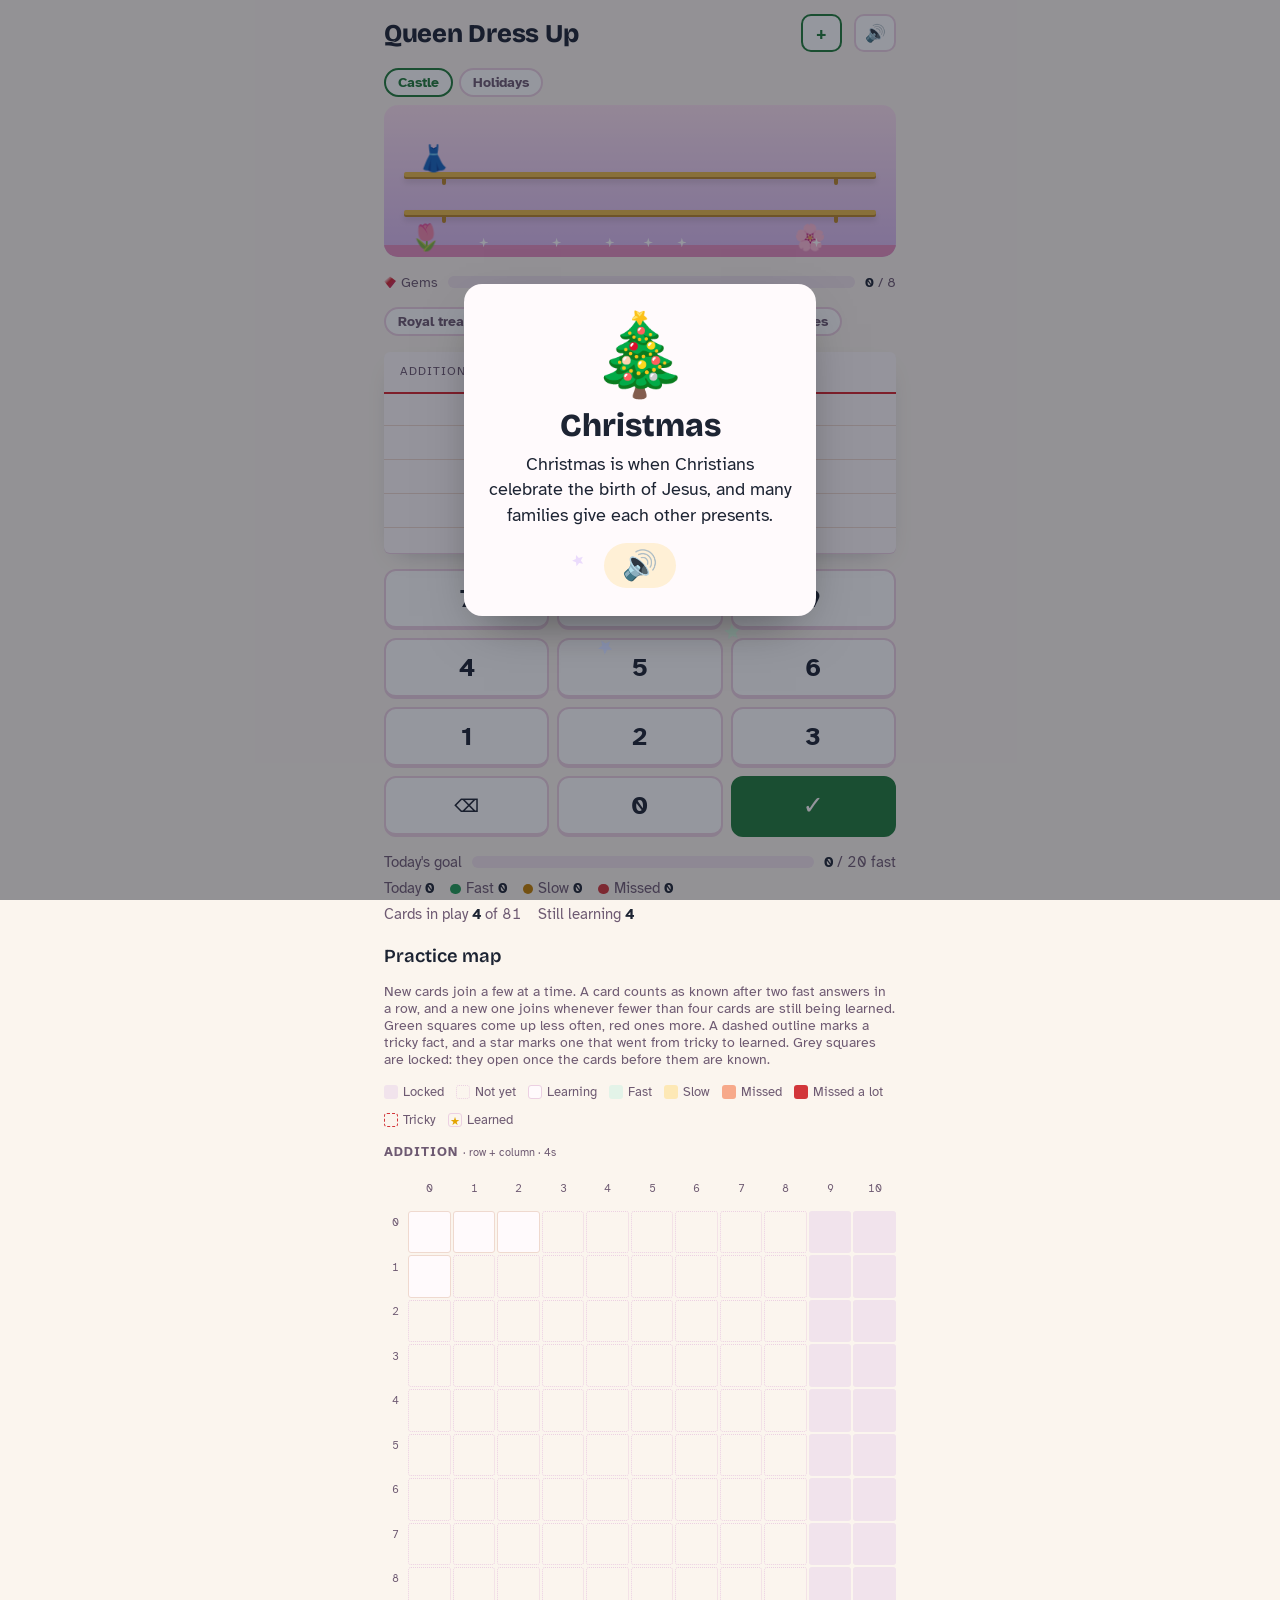
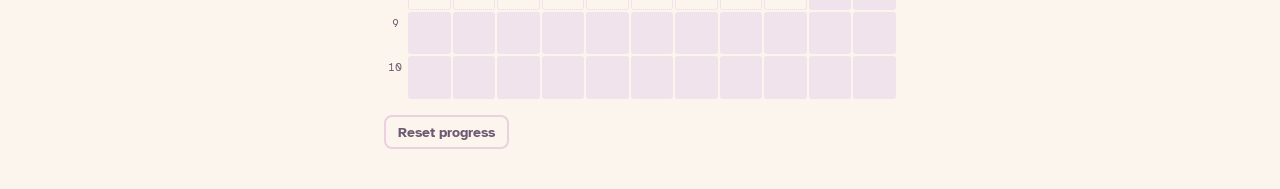
==== commit baef3041: "Add export and import of progress in integral mode Co-Authored-By: Claude Opus 5.5 <noreply@anthropi" ====
--- a/grade1/index.html
+++ b/grade1/index.html
@@ -510,6 +510,16 @@
       <button class="text-btn danger" id="reset-yes">Erase all progress</button>
       <button class="text-btn" id="reset-no">Keep it</button>
     </span>
+    <span id="io" hidden>
+      <button class="text-btn" id="export">Export progress</button>
+      <button class="text-btn" id="import">Import progress</button>
+      <input type="file" id="import-file" accept=".json,application/json" hidden>
+    </span>
+    <span id="import-confirm" hidden>
+      <button class="text-btn danger" id="import-yes">Replace all progress</button>
+      <button class="text-btn" id="import-no">Keep mine</button>
+    </span>
+    <span class="note" id="io-msg"></span>
   </div>
 </div>
 
@@ -533,6 +543,7 @@
   const KNOWN_RUN = 2, LEARN_RUN = 3;
   const PROFICIENT_RUN = 4;  // a family's `proficient` cards are topped up to this many fast answers in a row (and the lowest weight)
   const LEARNING_SHARE = 0.75;
+  const AGAIN_AFTER = [3, 10];  // a missed card comes back this many cards later, and again this many after the miss
   const GOLDEN_CHANCE = 1 / 8, GOLDEN_PEARLS = 3;
   const INT_HOLD_MS = 2000, INT_BONUS = 50;  // hold 🔊 this long to reveal integrals; a bonus answer earns at least this many
   const RAINBOW_CHANCE = 1 / 60;  // a known card can be a rainbow card; answering it fast opens a gift right away
@@ -1465,11 +1476,13 @@
     }
   }
 
-  const session = { streak: 0 };
+  // cards: how many cards have been shown this page session. again: missed cards due back, as { id, at } (a card count).
+  const session = { streak: 0, cards: 0, again: [] };
   // A play mode in progress: "run" (ten fast answers to the goal) or "clock" (as many right as possible in a minute).
   const mode = { kind: null, steps: 0, right: 0, end: 0, timer: null };
   let drawer = null, petKey = null, decoKey = null;  // the open drawer, the friend it shows, the decoration being placed
   let current = null, golden = false, rainbow = false, lastId = null, input = "", shownAt = 0, locked = false, advanceTimer = null;
+  let fixing = false;  // after a miss, the card stays up until the right answer is typed
 
   const $ = id => document.getElementById(id);
   const rand = (a, b) => a + Math.random() * (b - a);
@@ -2445,19 +2458,28 @@
     topUp();
     let pool = inPlay();
     if (pool.length > 1) pool = pool.filter(id => id !== lastId);
-    const fresh = pool.filter(id => state.cards[id]?.isNew);
-    if (fresh.length) return byId[fresh[0]];
+    session.cards++;
+    const due = session.again.filter(a => a.at <= session.cards && pool.includes(a.id)).sort((a, b) => a.at - b.at)[0];
+    const picked = due ? due.id : pool.find(id => state.cards[id]?.isNew);
+    if (picked) { dropAgain(picked); return byId[picked]; }
     const learning = pool.filter(id => !isKnown(id)), known = pool.filter(id => isKnown(id));
     let group = pool;
     if (learning.length && known.length) group = Math.random() < LEARNING_SHARE ? learning : known;
-    return byId[weightedPick(group)];
+    const chosen = weightedPick(group);
+    dropAgain(chosen);
+    return byId[chosen];
+  }
+  // A missed card that comes up on its own counts as its next time back.
+  function dropAgain(id) {
+    const i = session.again.findIndex(a => a.id === id);
+    if (i >= 0) session.again.splice(i, 1);
   }
 
   /* ---------- game flow ---------- */
   function show() {
     clearTimeout(advanceTimer);
     clearCheer();
-    current = integ.on ? makeIntegral() : pick(); lastId = current.id; input = ""; locked = false;
+    current = integ.on ? makeIntegral() : pick(); lastId = current.id; input = ""; locked = false; fixing = false;
     $("card").classList.toggle("integral", !!current.integral);
     $("eq").hidden = !!current.parts; $("q2").hidden = !current.parts; $("q2").textContent = current.parts ? current.parts[1] : "";
     renderFlash();
@@ -2510,10 +2532,24 @@
   // auto is true when flash mode checks the answer; with flash mode on, Enter only advances, it doesn't check.
   function submit(auto) {
     if (overlay) { tapOverlay(); return; }
-    if (locked) { advance(); return; }
+    if (locked) { if (!fixing) advance(); return; }
     if (!input || (state.flash && !auto && !current.integral)) return;
     if (current.integral) { submitIntegral(); return; }
     const r = rec(current.id);
+
+    // Typing the right answer after a miss doesn't count for or against the card.
+    if (fixing) {
+      if (+input !== current.ans) {
+        input = ""; renderAnswer();
+        $("fb").textContent = `${factText(current)}. Type ${current.ans}.`; $("fb").className = "feedback hint";
+        return;
+      }
+      locked = true; fixing = false;
+      $("fb").textContent = factText(current); $("fb").className = "feedback good";
+      sfx.fresh();
+      advanceTimer = setTimeout(advance, 700);
+      return;
+    }
 
     if (r.isNew) {
       if (+input !== current.ans) {
@@ -2590,11 +2626,15 @@
       r.wrong++; day.wrong++; session.streak = 0; renderCombo(false); r.run = 0;
       r.w = Math.min(W_MAX, Math.max(1, r.w) * WRONG_MULT);
       if (meetsHard(r)) r.hard = true;
+      session.again = session.again.filter(a => a.id !== current.id)
+        .concat(AGAIN_AFTER.map(n => ({ id: current.id, at: session.cards + n })));
       sfx.wrong(); buzz(60);
       fb.textContent = factText(current); fb.className = "feedback bad";
       $("ans").textContent = input;
       const card = $("card"); card.classList.remove("shake"); void card.offsetWidth; card.classList.add("shake");
       delay = 2200;
+      // Outside beat the clock, the card waits for the right answer instead of moving on.
+      if (mode.kind !== "clock") delay = null;
     }
     const right = +input === current.ans;
     quakeAfter(right, right && ms <= limit);
@@ -2604,6 +2644,14 @@
     }
     checkUnlocks(); checkBadges();
     save(); renderAll();
+    if (delay === null) {
+      fixing = true;
+      advanceTimer = setTimeout(() => {
+        input = ""; locked = false; renderAnswer();
+        $("fb").textContent = `${factText(current)}. Type ${current.ans}.`; $("fb").className = "feedback hint";
+      }, 900);
+      return;
+    }
     advanceTimer = setTimeout(advance, delay);
   }
 
@@ -2833,6 +2881,7 @@
     }
     integ.on = on;
     $("int-op").setAttribute("aria-pressed", String(on));
+    $("io").hidden = !on; $("import-confirm").hidden = true; $("io-msg").textContent = ""; pendingImport = null;
     document.querySelectorAll(".op-toggle[data-op]").forEach(b => b.setAttribute("aria-pressed", String(!on && !!state.ops[b.dataset.op])));
     if (!overlay) show();
   }
@@ -2850,6 +2899,39 @@
     renderOps(); renderAll(); renderShelf(); renderTank(); renderPearls(); renderFlash(); renderModes(); show();
   });
 
+  // Export and import (shown only in ∫ mode): the whole save as a JSON file, tagged with its save slot.
+  let pendingImport = null;
+  $("export").addEventListener("click", () => {
+    const blob = new Blob([JSON.stringify({ store: STORE, exported: new Date().toISOString(), state })], { type: "application/json" });
+    const a = document.createElement("a");
+    a.href = URL.createObjectURL(blob); a.download = `${STORE}-${today()}.json`;
+    document.body.appendChild(a); a.click(); a.remove();
+    setTimeout(() => URL.revokeObjectURL(a.href), 1000);
+    $("io-msg").textContent = "Saved a copy of this progress.";
+  });
+  $("import").addEventListener("click", () => { $("import-file").value = ""; $("import-file").click(); });
+  $("import-file").addEventListener("change", async () => {
+    const file = $("import-file").files[0];
+    if (!file) return;
+    let data = null;
+    try { data = JSON.parse(await file.text()); } catch (e) {}
+    if (!data || !data.state || typeof data.state.cards !== "object") { $("io-msg").textContent = "That isn't a progress file."; return; }
+    if (data.store !== STORE) { $("io-msg").textContent = `That file is for a different version (${data.store}).`; return; }
+    pendingImport = data.state;
+    const n = Object.keys(data.state.cards).length, when = data.exported ? ` from ${data.exported.slice(0, 10)}` : "";
+    $("io-msg").textContent = `Progress${when}, ${n} cards.`;
+    $("io").hidden = true; $("import-confirm").hidden = false;
+  });
+  $("import-no").addEventListener("click", () => {
+    pendingImport = null; $("import-confirm").hidden = true; $("io").hidden = false; $("io-msg").textContent = "";
+  });
+  // The page reloads so the imported save goes through the same checks as one loaded at startup.
+  $("import-yes").addEventListener("click", () => {
+    if (!pendingImport) return;
+    try { localStorage.setItem(STORE, JSON.stringify(pendingImport)); } catch (e) { $("io-msg").textContent = "Couldn't save it on this device."; return; }
+    location.reload();
+  });
+
   $("pearl-name").textContent = THEME.currency;
   currencyIcon(document.querySelector(".pearl-icon"));
   // A save from an older version may already qualify for unlocks and perks: those get their moment now.
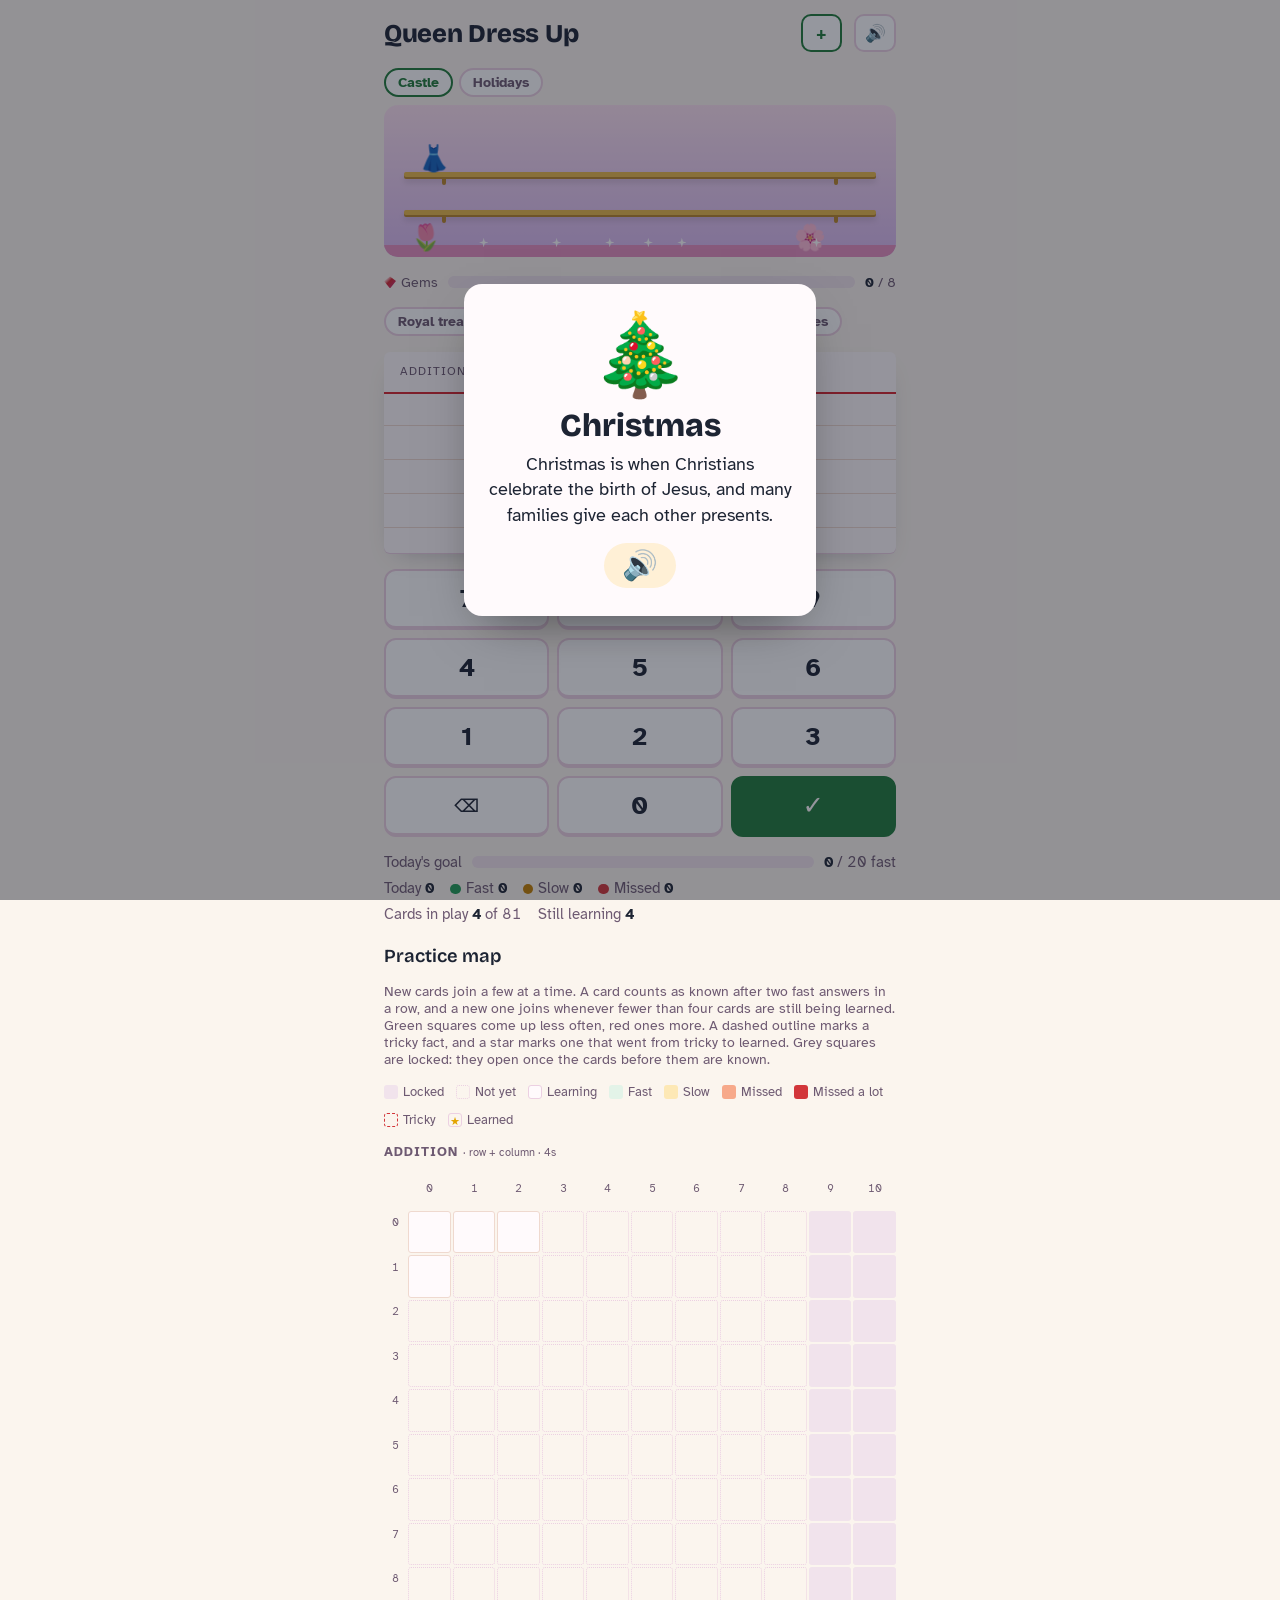
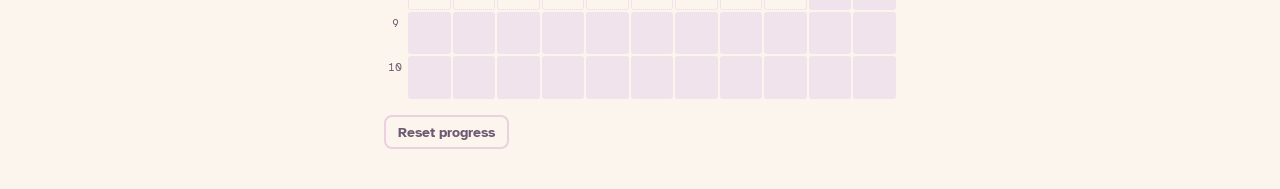
==== commit 73ba97c7: "Review known cards on a schedule of days, retest new cards, and mix in more known cards Co-Authored-" ====
--- a/grade1/index.html
+++ b/grade1/index.html
@@ -542,8 +542,12 @@
   const HARD_MIN_WRONG = 2, HARD_RATE = 0.4;
   const KNOWN_RUN = 2, LEARN_RUN = 3;
   const PROFICIENT_RUN = 4;  // a family's `proficient` cards are topped up to this many fast answers in a row (and the lowest weight)
-  const LEARNING_SHARE = 0.75;
+  const LEARNING_SHARE = 0.5;  // the share of picks that go to cards still being learned (the rest go to known cards)
   const AGAIN_AFTER = [3, 10];  // a missed card comes back this many cards later, and again this many after the miss
+  const NEW_AGAIN = [2, 5, 12];  // a new card, once copied, comes back to be answered this many cards later
+  // A known card is due for review this many days after it was last answered. Each fast answer while it's due moves it
+  // a step further along; a slow or wrong answer sends it back to the first step.
+  const DUE_DAYS = [1, 3, 7, 21, 60];
   const GOLDEN_CHANCE = 1 / 8, GOLDEN_PEARLS = 3;
   const INT_HOLD_MS = 2000, INT_BONUS = 50;  // hold 🔊 this long to reveal integrals; a bonus answer earns at least this many
   const RAINBOW_CHANCE = 1 / 60;  // a known card can be a rainbow card; answering it fast opens a gift right away
@@ -1420,6 +1424,8 @@
   const pearlGoal = () => Math.min(20, 8 + 2 * state.opened);
   const streakDays = () => (state.days.last === today() || state.days.last === yesterday()) ? state.days.count : 0;
 
+  const dateNum = s => dayNum(...s.split("-").map(Number));  // a "YYYY-MM-DD" date as a day number
+  const isDue = r => r.last !== undefined && dateNum(today()) - dateNum(r.last) >= DUE_DAYS[r.step || 0];
   const isKnown = id => { const r = state.cards[id]; return !!r && !r.isNew && (r.run || 0) >= (r.hard ? LEARN_RUN : KNOWN_RUN); };
   // `got` remembers that a card has been known at least once. Unlocks, badges and hidden pictures go by it,
   // so one slow answer later doesn't take them away.
@@ -1444,6 +1450,10 @@
       if (!state.active.includes(c.id)) state.active.push(c.id);
     }
     for (const op of OPS) if (FACTS[op].proficient && !state.proficient.includes(op)) state.proficient.push(op);
+    // Known cards with no review date (seeded, or from before review dates were saved) start their wait today,
+    // a step along for each fast answer past known.
+    for (const id in state.cards) if (isKnown(id) && state.cards[id].last === undefined)
+      Object.assign(state.cards[id], { last: today(), step: Math.min(Math.max(0, state.cards[id].run - KNOWN_RUN), DUE_DAYS.length - 1) });
   }
   const refCards = ref => ref.includes(".") ? (STAGES[ref]?.cards || []) : (ORDER[ref] || []);
   const refDone = ref => refCards(ref).every(got);
@@ -1476,8 +1486,9 @@
     }
   }
 
-  // cards: how many cards have been shown this page session. again: missed cards due back, as { id, at } (a card count).
-  const session = { streak: 0, cards: 0, again: [] };
+  // cards: how many cards have been shown this page session. again: missed and new cards due back, as { id, at } (a card count).
+  // forced: the last card was one that had to come up (see pick).
+  const session = { streak: 0, cards: 0, again: [], forced: false };
   // A play mode in progress: "run" (ten fast answers to the goal) or "clock" (as many right as possible in a minute).
   const mode = { kind: null, steps: 0, right: 0, end: 0, timer: null };
   let drawer = null, petKey = null, decoKey = null;  // the open drawer, the friend it shows, the decoration being placed
@@ -2459,12 +2470,19 @@
     let pool = inPlay();
     if (pool.length > 1) pool = pool.filter(id => id !== lastId);
     session.cards++;
-    const due = session.again.filter(a => a.at <= session.cards && pool.includes(a.id)).sort((a, b) => a.at - b.at)[0];
-    const picked = due ? due.id : pool.find(id => state.cards[id]?.isNew);
+    const learning = pool.filter(id => !isKnown(id)), known = pool.filter(id => isKnown(id));
+    // A card that has to come up (a new card, or one due back) is followed by a known card if there is one,
+    // so known cards still get reviewed while new ones are coming in. The waiting card comes up just after.
+    const rest = session.forced && known.length;
+    const due = !rest && session.again.filter(a => a.at <= session.cards && pool.includes(a.id)).sort((a, b) => a.at - b.at)[0];
+    const picked = rest ? null : due ? due.id : pool.find(id => state.cards[id]?.isNew);
+    session.forced = !!picked;
     if (picked) { dropAgain(picked); return byId[picked]; }
-    const learning = pool.filter(id => !isKnown(id)), known = pool.filter(id => isKnown(id));
     let group = pool;
-    if (learning.length && known.length) group = Math.random() < LEARNING_SHARE ? learning : known;
+    if (rest) group = known;
+    else if (learning.length && known.length) group = Math.random() < LEARNING_SHARE ? learning : known;
+    // Known cards due for review go first.
+    if (group === known || !learning.length) { const due = known.filter(id => isDue(state.cards[id])); if (due.length) group = due; }
     const chosen = weightedPick(group);
     dropAgain(chosen);
     return byId[chosen];
@@ -2558,6 +2576,7 @@
         return;
       }
       locked = true; r.isNew = false;
+      session.again = session.again.concat(NEW_AGAIN.map(n => ({ id: current.id, at: session.cards + n })));
       cheer(choice(NEW_WORDS), { soft: true, color: "#4d7cfe" }); sfx.fresh();
       if (!reduced) sparkle(18, 5);
       save(); renderAll();
@@ -2578,7 +2597,12 @@
       }
       if (ms <= limit) {
         r.fast++; day.fast++; r.run = (r.run || 0) + 1; r.w = Math.max(W_MIN, r.w * FAST_MULT);
-        if (isKnown(current.id)) r.got = true;
+        if (isKnown(current.id)) {
+          r.got = true;
+          if (r.step === undefined) r.step = 0;
+          else if (isDue(r)) r.step = Math.min(r.step + 1, DUE_DAYS.length - 1);
+          r.last = today();
+        }
         if (wasHard && r.run >= LEARN_RUN) {
           r.hard = false; r.got = true;
           if (!state.learned.includes(current.id)) state.learned.push(current.id);
@@ -2609,7 +2633,7 @@
         if (queue.length && delay > 250) delay = 1100;
       } else {
         session.streak = 0; renderCombo(false);
-        if (!idle) { r.slow++; day.slow++; r.run = 0; r.w = Math.min(W_MAX, r.w * SLOW_MULT); }
+        if (!idle) { r.slow++; day.slow++; r.run = 0; r.w = Math.min(W_MAX, r.w * SLOW_MULT); r.step = 0; r.last = today(); }
         if (idle) {
           fb.textContent = "Right"; fb.className = "feedback";
         } else if (wasHard && ms <= limit + GRACE_MS) {
@@ -2623,7 +2647,7 @@
         }
       }
     } else {
-      r.wrong++; day.wrong++; session.streak = 0; renderCombo(false); r.run = 0;
+      r.wrong++; day.wrong++; session.streak = 0; renderCombo(false); r.run = 0; r.step = 0; r.last = today();
       r.w = Math.min(W_MAX, Math.max(1, r.w) * WRONG_MULT);
       if (meetsHard(r)) r.hard = true;
       session.again = session.again.filter(a => a.id !== current.id)
